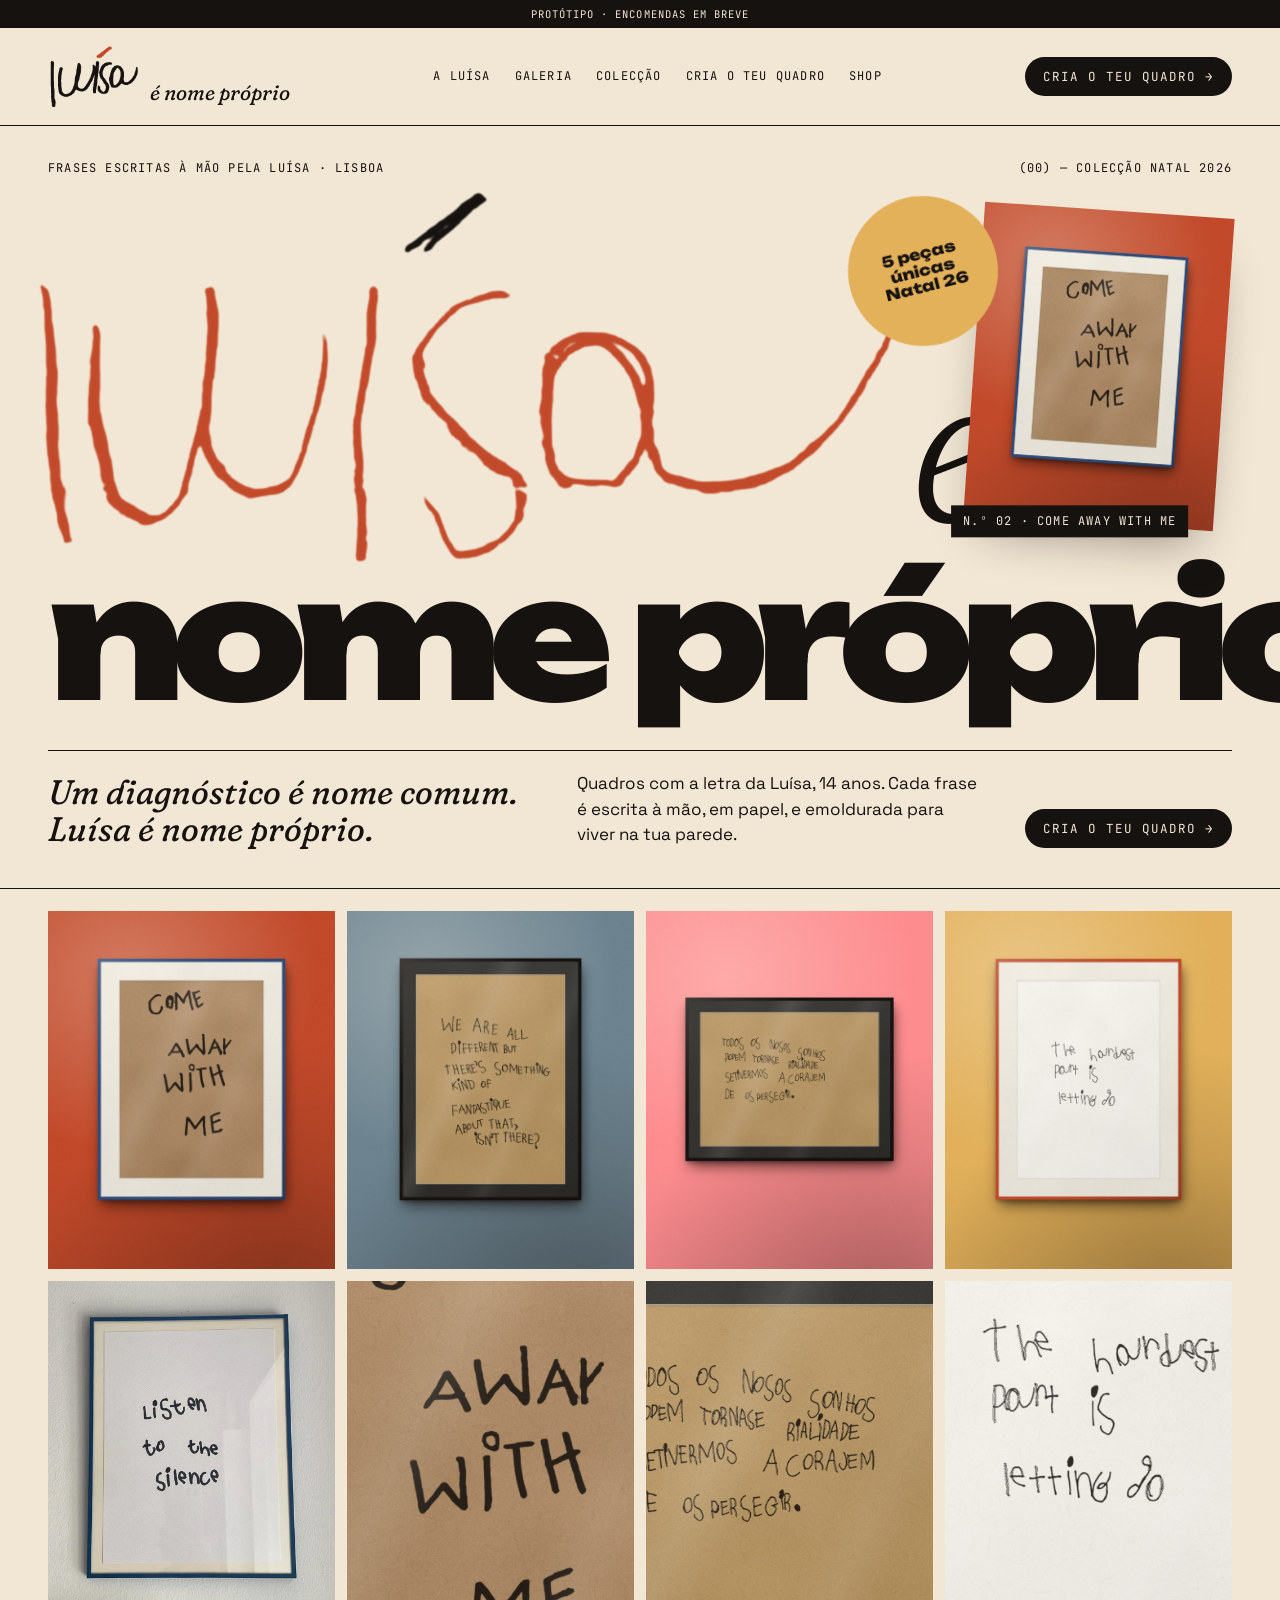
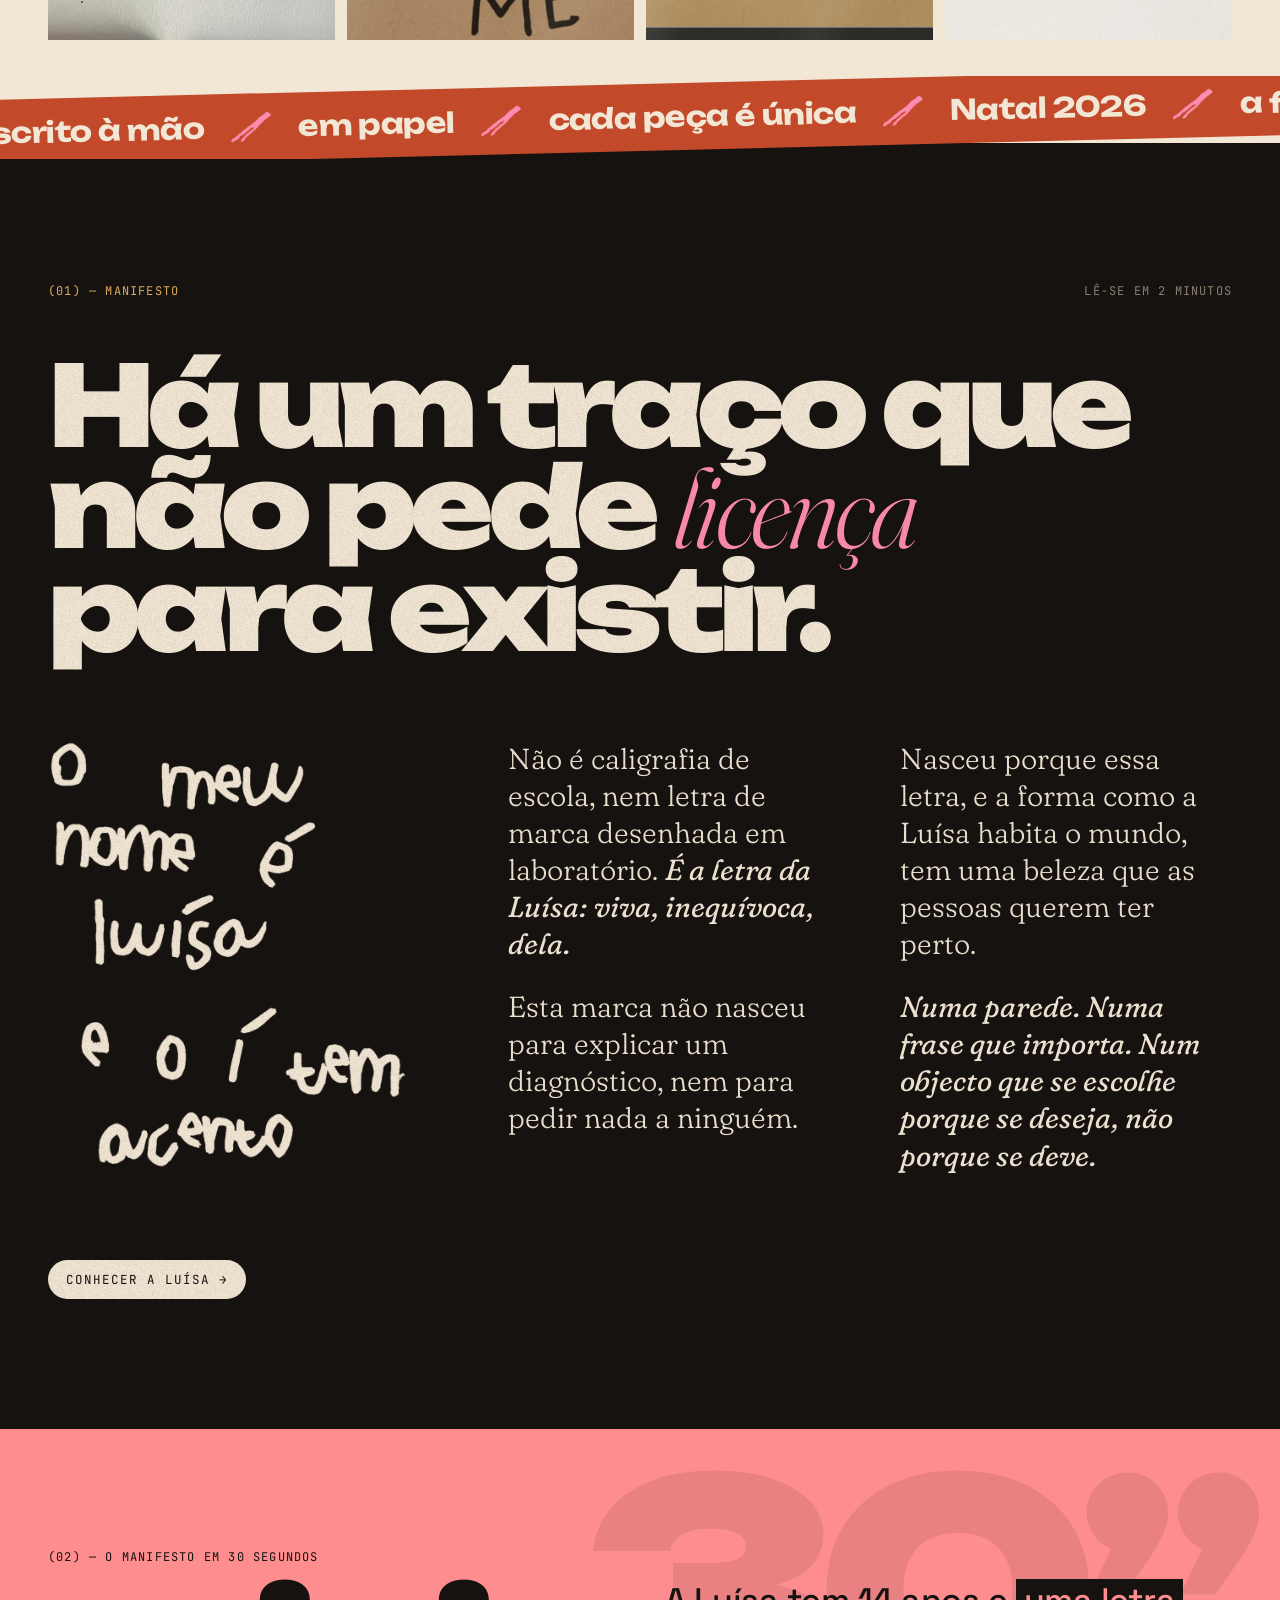
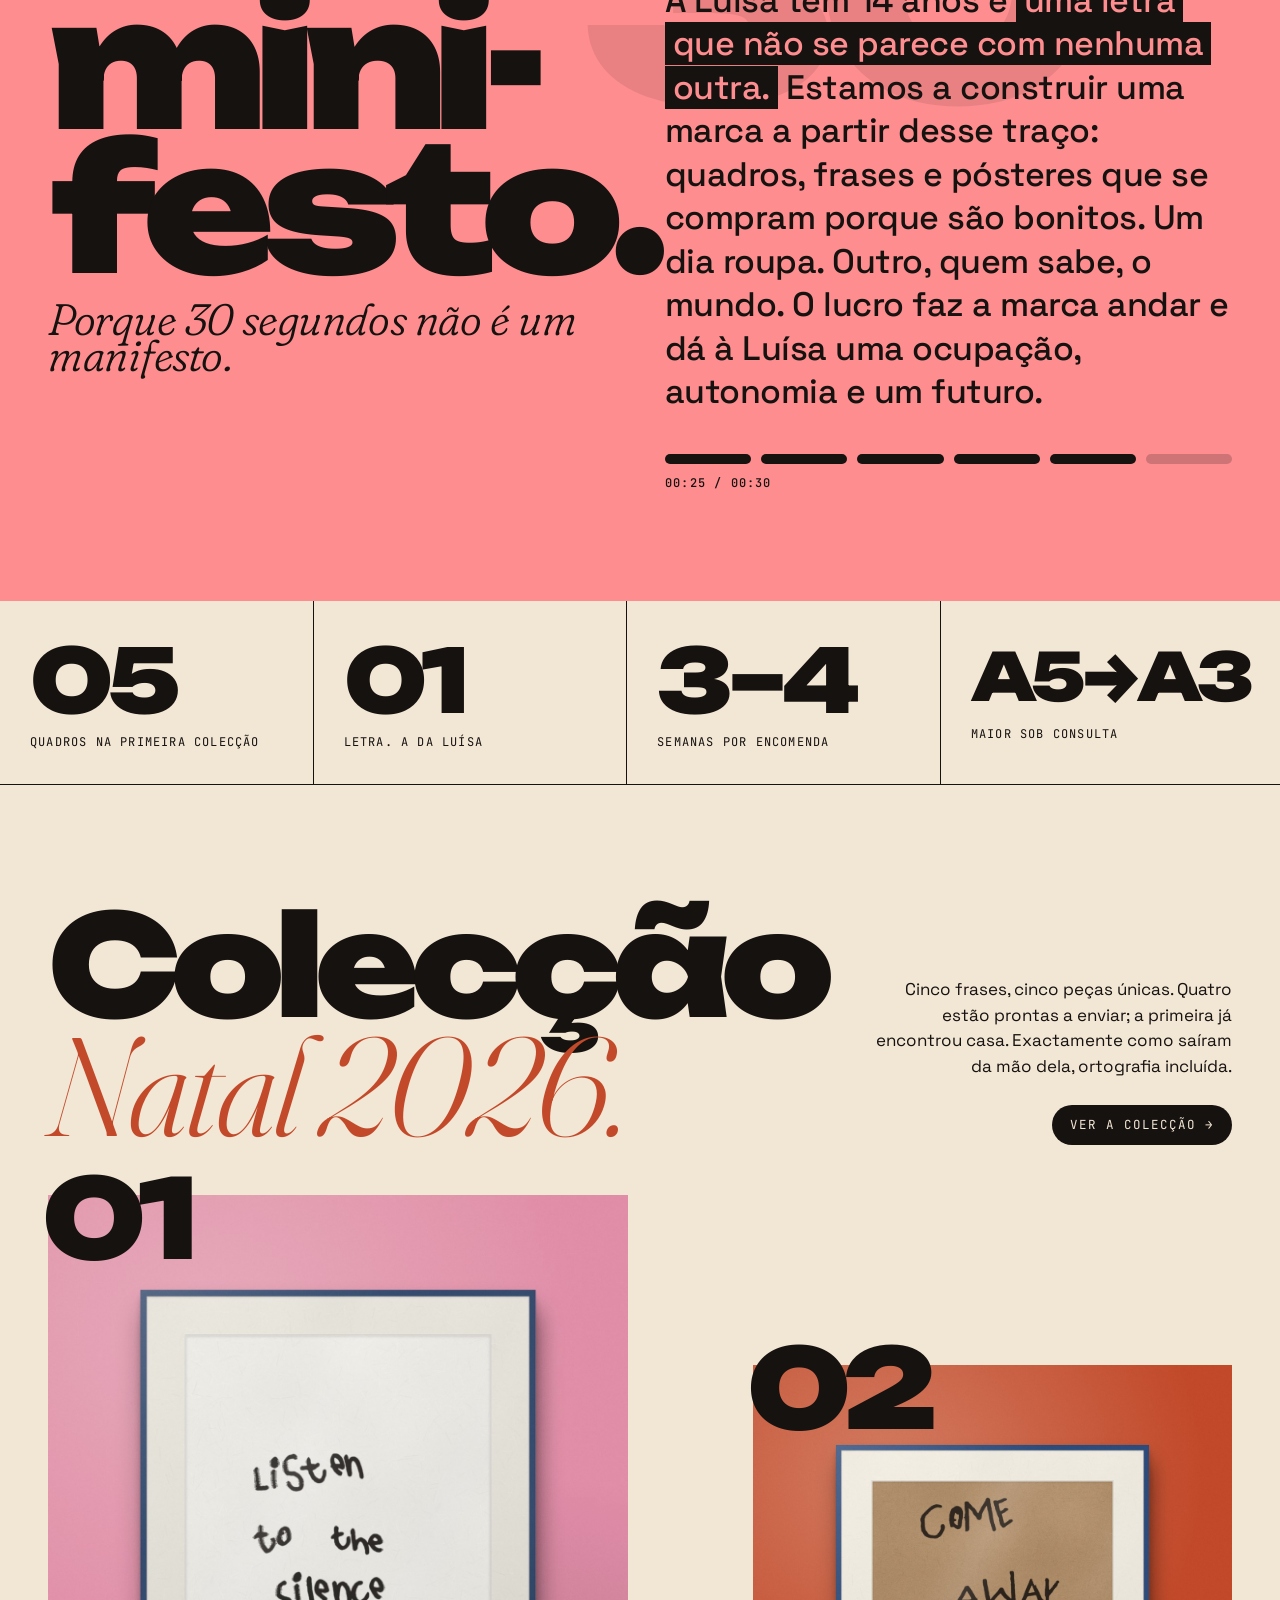
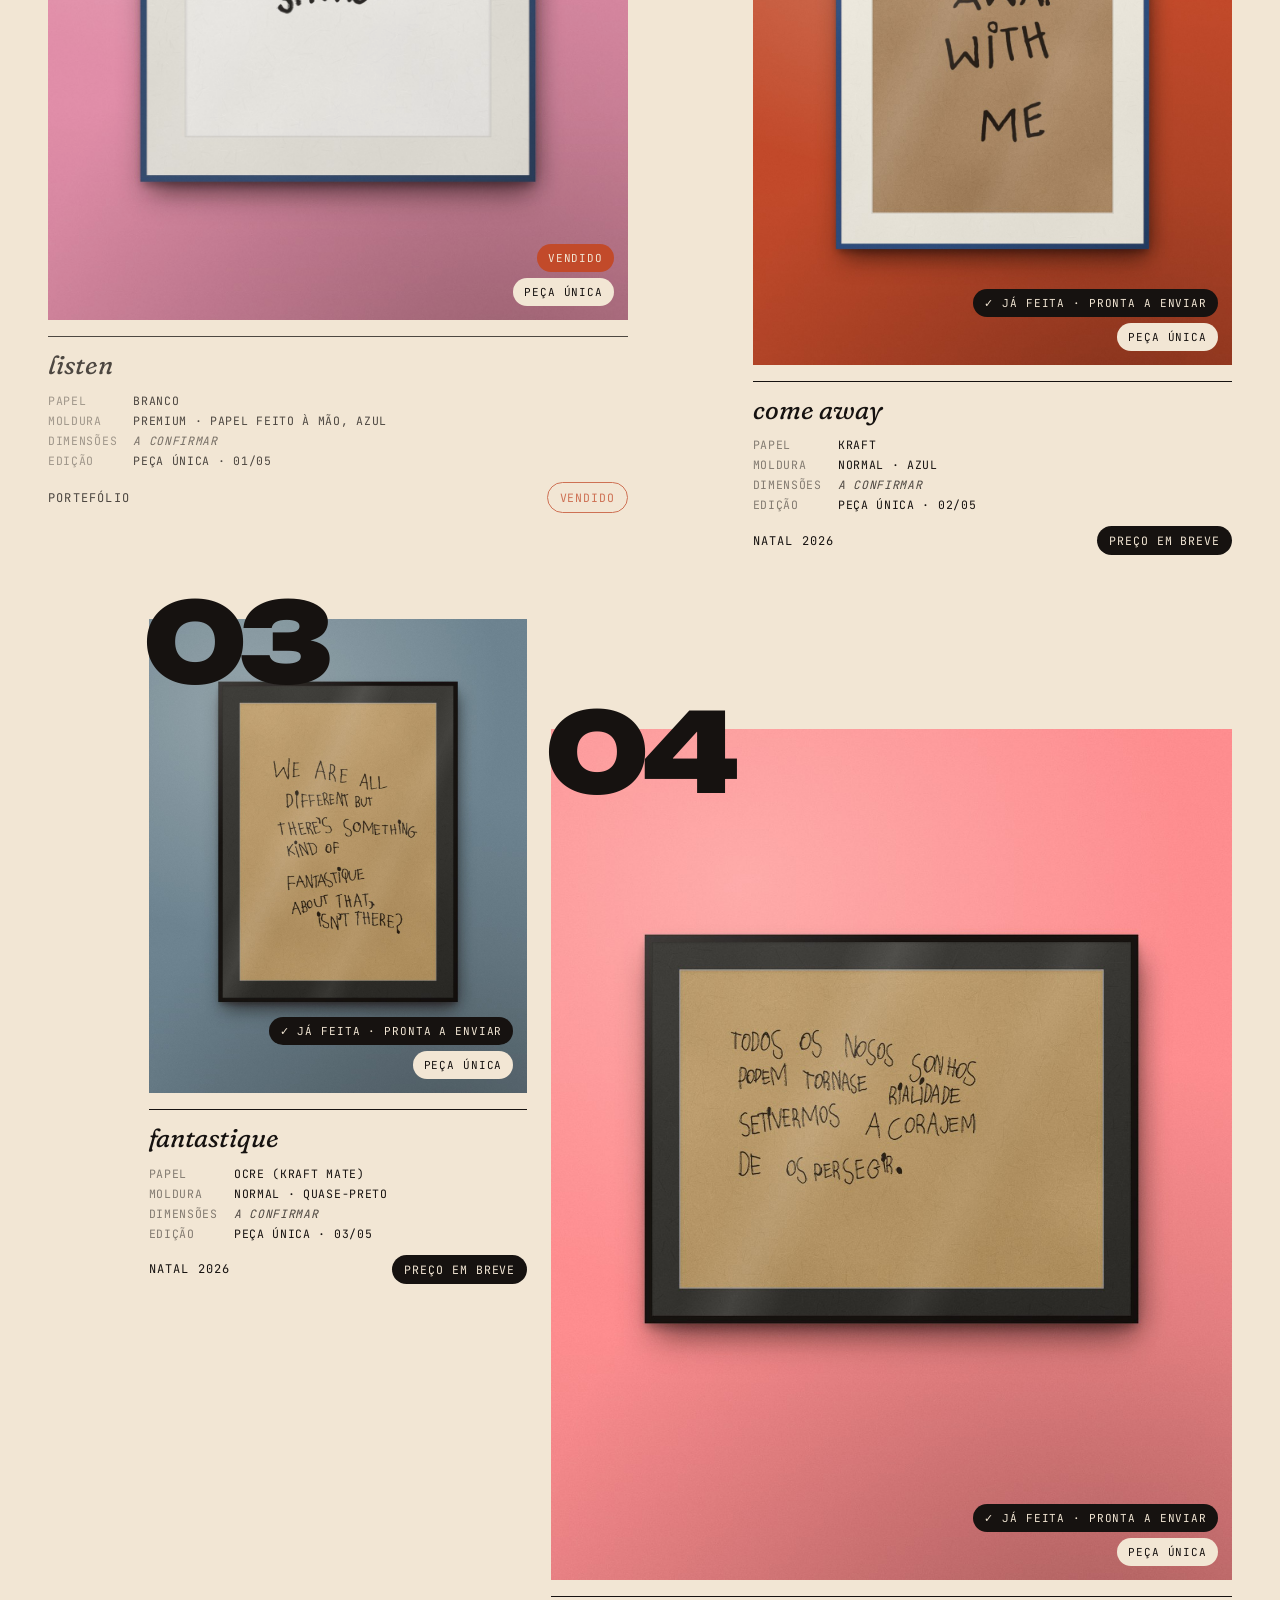
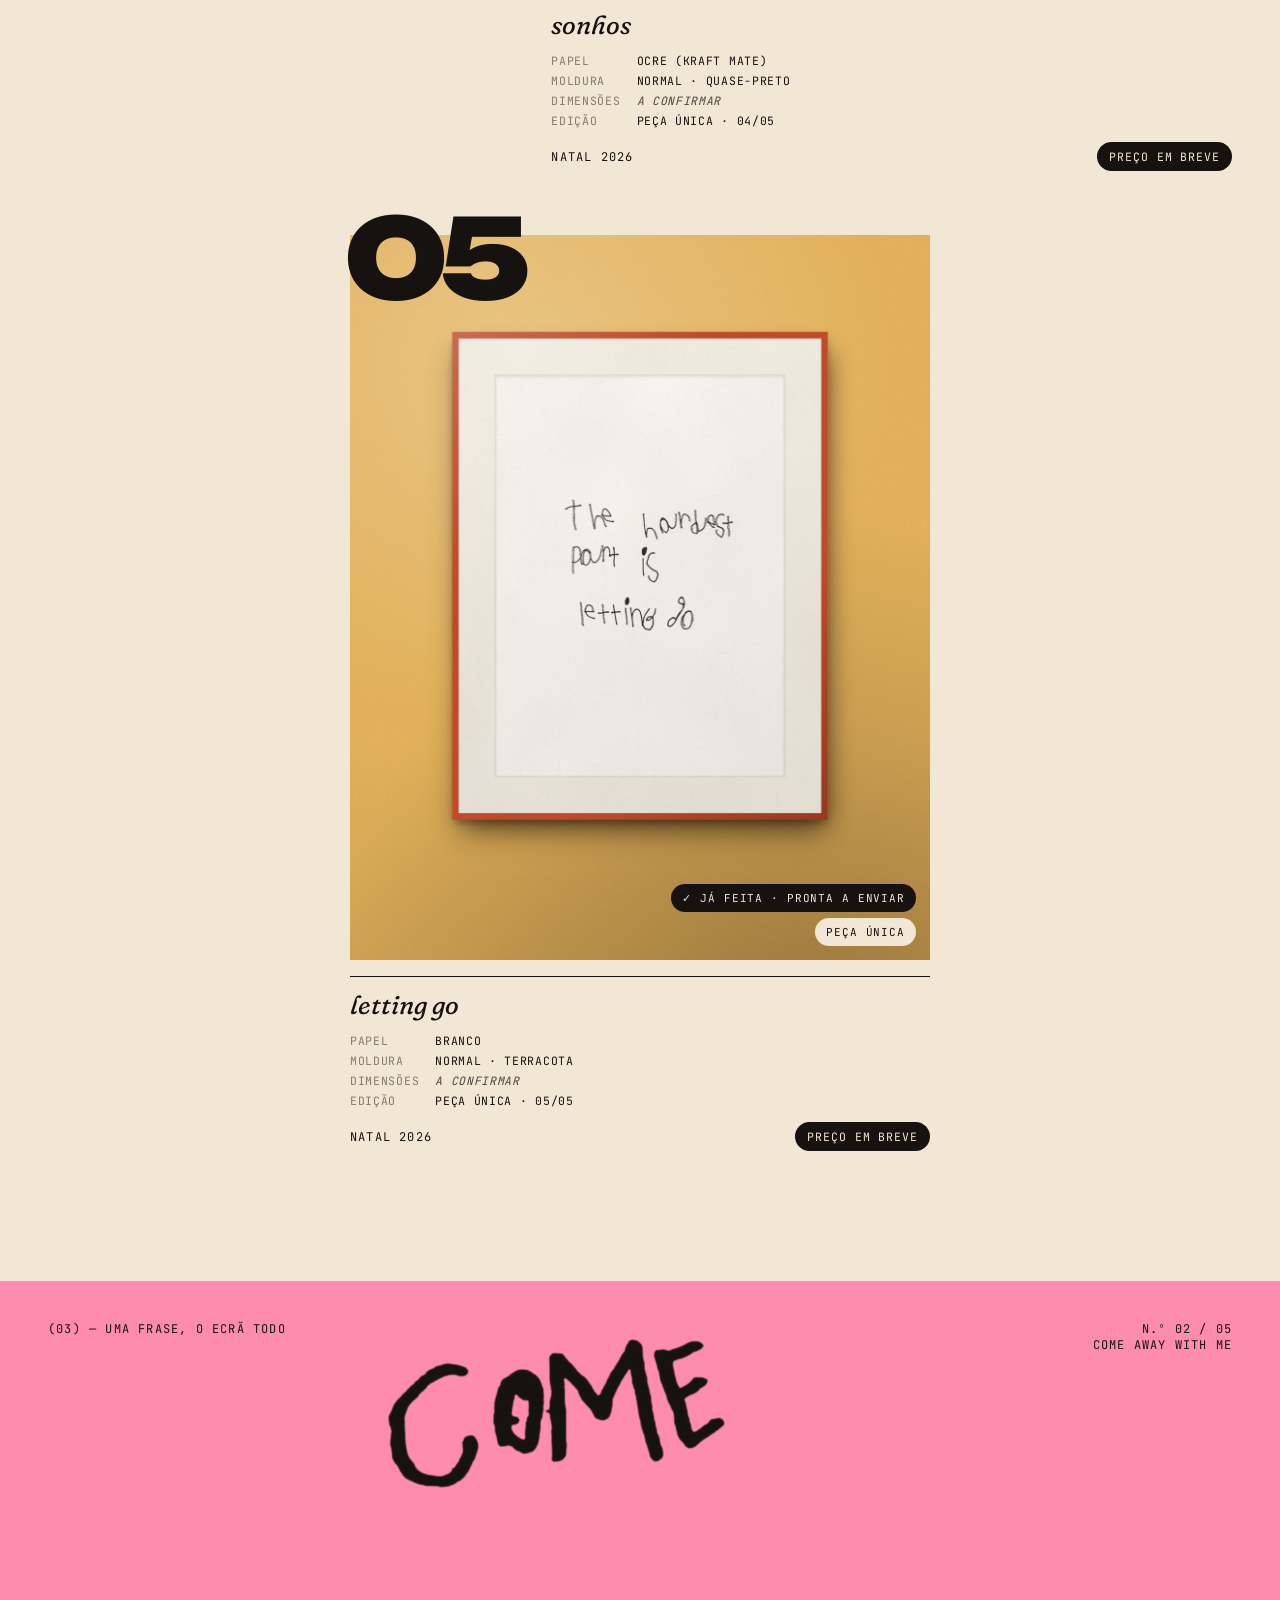
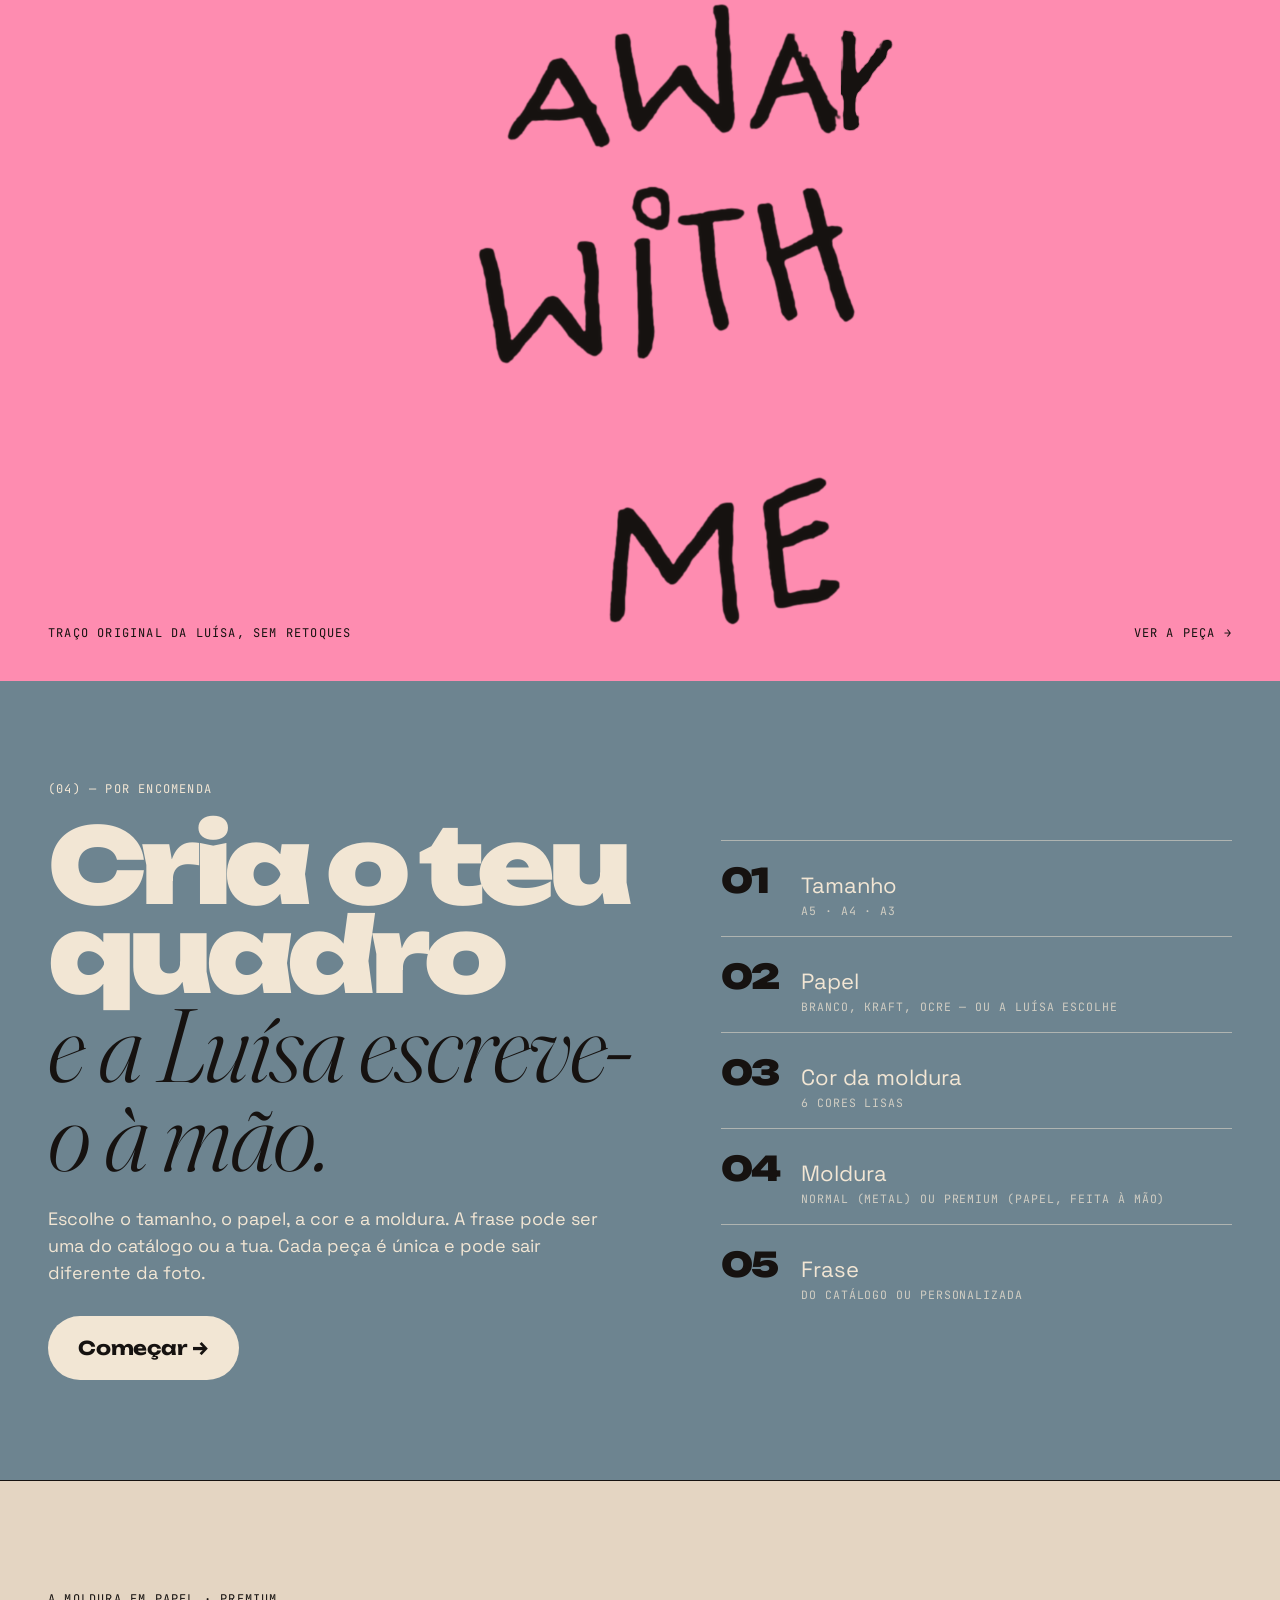
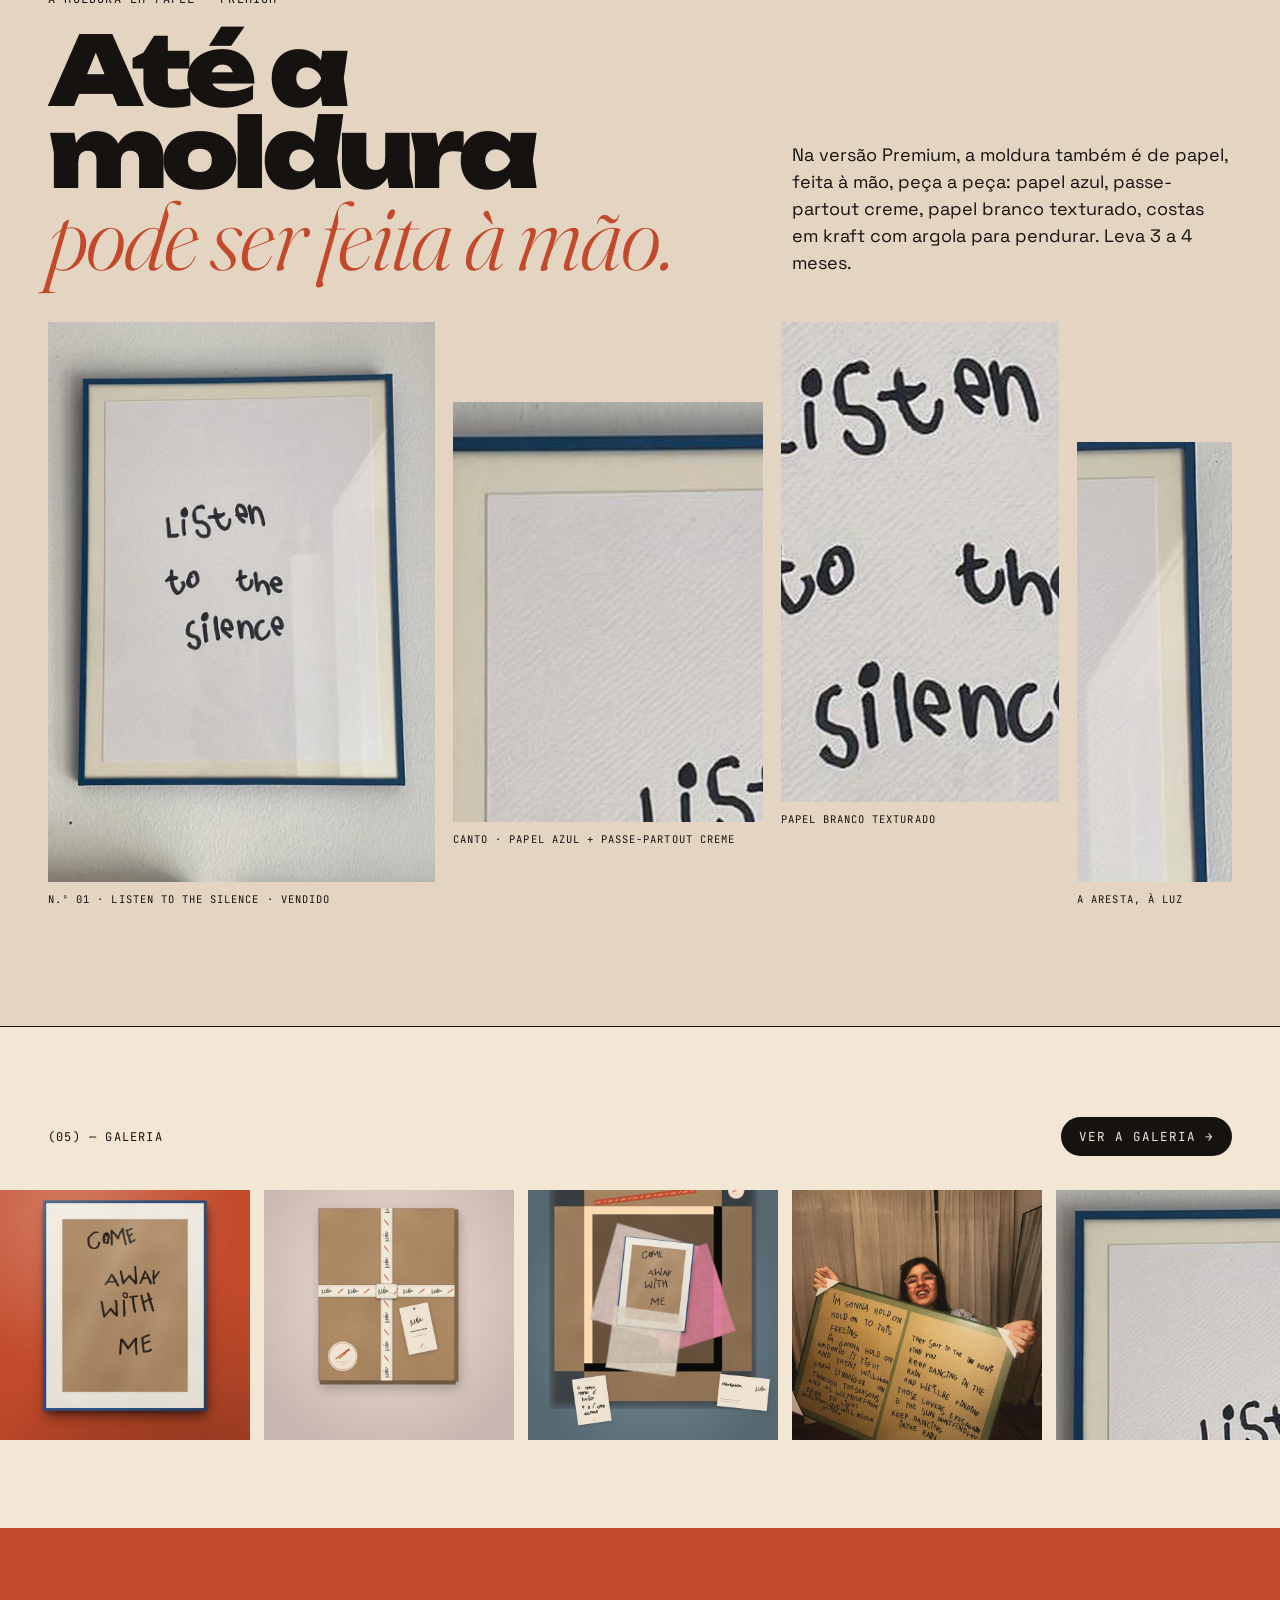
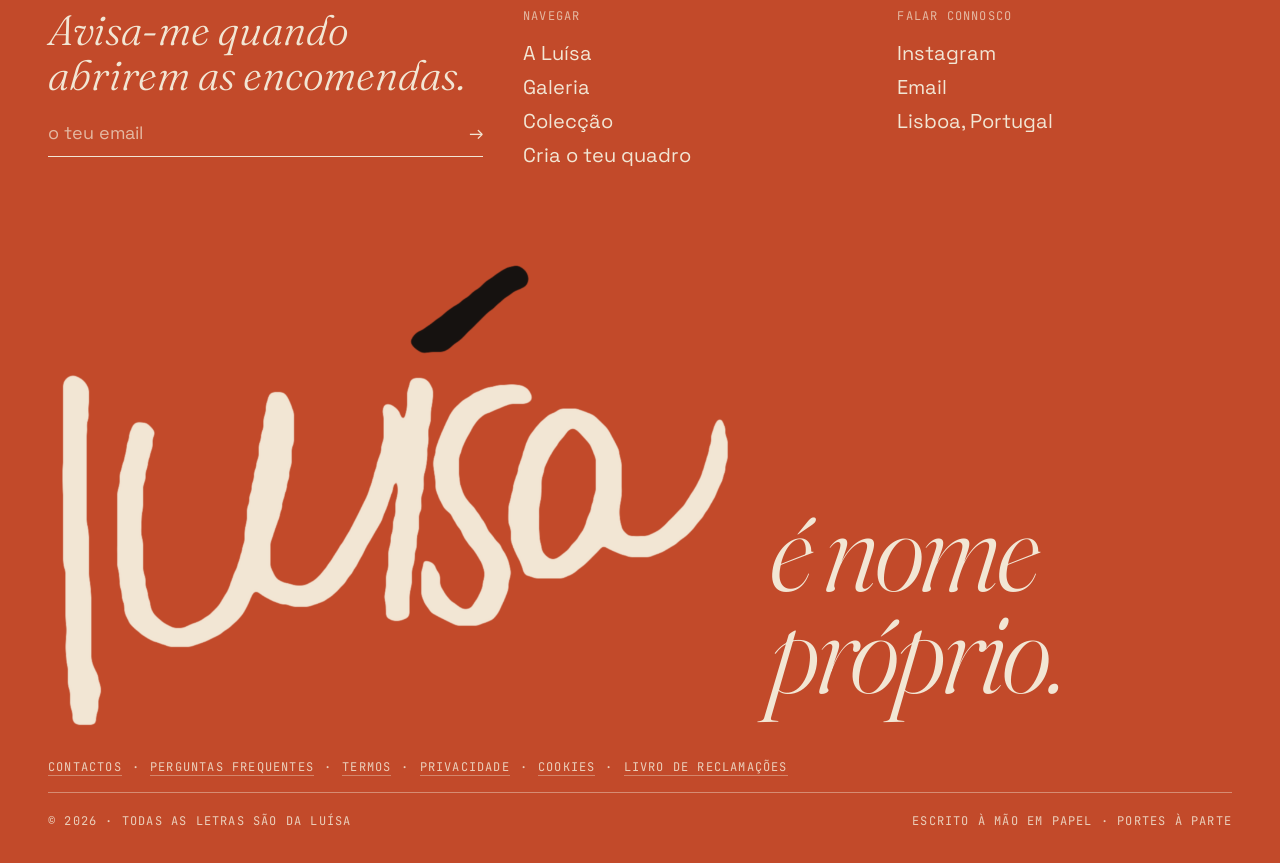
==== index.html @ 3d7f2690 "Páginas legais leves (Contactos, Perguntas frequentes, Termos, Privacidade, Cookies), newsletter nos" ====
<!doctype html><html lang="pt-PT"><head><meta charset="utf-8"><meta name="viewport" content="width=device-width,initial-scale=1"><meta name="robots" content="noindex, nofollow"><title>Início · Luísa é nome próprio</title><link rel="stylesheet" href="base.css?v=20261121d"><link rel="stylesheet" href="site.css?v=20261121d"></head><body><div class="proto lbl">protótipo · encomendas em breve</div><nav class="top"><a class="brand" href="index.html" aria-label="Luísa é nome próprio"><span class="stack"><span class="hw cast-body" style="color:var(--preto)"></span><span class="hw cast-acc" style="color:var(--terra)"></span></span><em>é nome próprio</em></a><div class="links lbl"><a href="luisa.html" class="">A Luísa</a><a href="galeria.html" class="">Galeria</a><a href="loja.html" class="">Colecção</a><a href="cria.html" class="">Cria o teu quadro</a><a href="merch.html" class="">Shop</a></div><a class="cta" href="cria.html">Cria o teu quadro →</a><button class="menu-btn lbl" id="menuBtn" aria-expanded="false" aria-controls="mnav">Menu</button></nav>
<div class="mnav" id="mnav" hidden><a href="luisa.html" class="">A Luísa</a><a href="galeria.html" class="">Galeria</a><a href="loja.html" class="">Colecção</a><a href="cria.html" class="">Cria o teu quadro</a><a href="merch.html" class="">Shop</a><span class="lbl">protótipo · encomendas em breve</span></div>
<section class="hero"><div class="kicker lbl"><span>Frases escritas à mão pela Luísa · Lisboa</span><span>(00) — Colecção Natal 2026</span></div>
<a class="peek" href="loja.html"><img src="assets/q-02-come-away.jpg" alt=""><span class="lbl">N.º 02 · come away with me</span></a>
<div class="sticker">5 peças<br>únicas<br>Natal 26</div>
<div class="l1"><div class="stack wm"><span class="hw luisa-body" style="color:var(--terra)"></span><span class="hw luisa-acc" style="color:var(--preto)"></span></div><span class="e">é</span></div>
<h1>nome próprio<span class="dot">.</span></h1>
<div class="bottom"><p class="q">Um diagnóstico é nome comum. Luísa é nome próprio.</p><p class="s">Quadros com a letra da Luísa, 14 anos. Cada frase é escrita à mão, em papel, e emoldurada para viver na tua parede.</p><div style="text-align:right"><a class="cta" href="cria.html">Cria o teu quadro →</a></div></div></section>
<section class="topgal" aria-label="Peças"><div class="tg-track"><a class="tg" href="loja.html"><img src="assets/q-02-come-away.jpg" alt="come away with me" loading="lazy"></a><a class="tg" href="loja.html"><img src="assets/q-03-fantastique.jpg" alt="we are all different but there’s something kind of fantastique about that, isn’t there?" loading="lazy"></a><a class="tg" href="loja.html"><img src="assets/q-04-sonhos.jpg" alt="todos os nosos sonhos podem tornase rialidade se tivermos a corajem de os persegir." loading="lazy"></a><a class="tg" href="loja.html"><img src="assets/q-05-letting-go.jpg" alt="the hardest part is letting go" loading="lazy"></a><a class="tg" href="loja.html"><img src="assets/moldura-papel-1.jpg" alt="listen to the silence" loading="lazy"></a><a class="tg" href="loja.html"><img src="assets/g/perto-come-l.jpg" alt="come away with me, pormenor" loading="lazy"></a><a class="tg" href="loja.html"><img src="assets/g/perto-sonhos-l.jpg" alt="todos os nosos sonhos podem tornase rialidade se tivermos a corajem de os persegir." loading="lazy"></a><a class="tg" href="loja.html"><img src="assets/g/perto-letting-l.jpg" alt="the hardest part is letting go, pormenor" loading="lazy"></a></div></section>
<section class="hero-after"><p class="q">Um diagnóstico é nome comum. Luísa é nome próprio.</p><p class="s">Quadros com a letra da Luísa, 14 anos. Cada frase é escrita à mão, em papel, e emoldurada para viver na tua parede.</p></section>

<div class="mq-wrap"><div class="marquee"><span>escrito à mão <i class="hw duplo"></i> em papel <i class="hw duplo"></i> cada peça é única <i class="hw duplo"></i> Natal 2026 <i class="hw duplo"></i> a frase é tua, a letra é dela <i class="hw duplo"></i> escrito à mão <i class="hw duplo"></i> em papel <i class="hw duplo"></i> cada peça é única <i class="hw duplo"></i> Natal 2026 <i class="hw duplo"></i> a frase é tua, a letra é dela <i class="hw duplo"></i> escrito à mão <i class="hw duplo"></i> em papel <i class="hw duplo"></i> cada peça é única <i class="hw duplo"></i> Natal 2026 <i class="hw duplo"></i> a frase é tua, a letra é dela <i class="hw duplo"></i> escrito à mão <i class="hw duplo"></i> em papel <i class="hw duplo"></i> cada peça é única <i class="hw duplo"></i> Natal 2026 <i class="hw duplo"></i> a frase é tua, a letra é dela <i class="hw duplo"></i> </span></div></div>
<section class="manif grain" id="manifesto"><div class="head"><span class="lbl">(01) — Manifesto</span><span class="lbl" style="color:#8f8473">Lê-se em 2 minutos</span></div>
<h2>Há um traço que não pede <em>licença</em> para existir.</h2>
<div class="cols"><div><span class="hw frase"></span></div>
<div><p>Não é caligrafia de escola, nem letra de marca desenhada em laboratório. <b>É a letra da Luísa: viva, inequívoca, dela.</b></p><p>Esta marca não nasceu para explicar um diagnóstico, nem para pedir nada a ninguém.</p></div>
<div><p>Nasceu porque essa letra, e a forma como a Luísa habita o mundo, tem uma beleza que as pessoas querem ter perto.</p><p><b>Numa parede. Numa frase que importa. Num objecto que se escolhe porque se deseja, não porque se deve.</b></p></div></div>
<div style="margin-top:60px"><a class="cta light" href="luisa.html">Conhecer a Luísa →</a></div></section>

<section class="mini" id="minifesto">
<div class="big30">30”</div>
<div><div class="lbl" style="margin-bottom:26px">(02) — O manifesto em 30 segundos</div><h2>mini­festo.<small>Porque 30 segundos não é um manifesto.</small></h2></div>
<div class="pitch">A Luísa tem 14 anos e <span class="hl">uma letra que não se parece com nenhuma outra.</span> Estamos a construir uma marca a partir desse traço: quadros, frases e pósteres que se compram porque são bonitos. Um dia roupa. Outro, quem sabe, o mundo. O lucro faz a marca andar e dá à Luísa uma ocupação, autonomia e um futuro.
<div class="timer"><i></i><i></i><i></i><i></i><i></i><i class="off"></i></div><div class="lbl" style="margin-top:12px">00:25 / 00:30</div></div>
</section>
<section class="nums">
<div><b>05</b><span>Quadros na primeira colecção</span></div>
<div><b>01</b><span>Letra. A da Luísa</span></div>
<div><b>3–4</b><span>Semanas por encomenda</span></div>
<div><b style="font-size:66px;line-height:1.08">A5→A3</b><span>Maior sob consulta</span></div>
</section>

<div class="sec-h" id="colecao"><h2>Colecção<br><em>Natal 2026.</em></h2><p>Cinco frases, cinco peças únicas. Quatro estão prontas a enviar; a primeira já encontrou casa. Exactamente como saíram da mão dela, ortografia incluída. <br><br><a class="cta" href="loja.html">Ver a colecção →</a></p></div>
<section class="grid5"><div class="piece p1 is-sold" data-kind="vendida"><span class="n">01</span><div class="img"><img src="assets/q-01-listen.jpg" alt="listen to the silence"><div class="tags"><span class="tag sold">Vendido</span><span class="tag">Peça única</span></div></div>
<div class="cap"><h3 class="ptitle">listen</h3><dl><dt>Papel</dt><dd>Branco</dd><dt>Moldura</dt><dd>Premium · papel feito à mão, azul</dd><dt>Dimensões</dt><dd class="medida-pendente"><!-- TODO-MEDIDA: N.º 01 · listen to the silence — medida real da moldura ainda não registada -->a confirmar</dd><dt>Edição</dt><dd>Peça única · 01/05</dd></dl>
<div class="row"><span class="lbl">Portefólio</span><span class="price-ph sold">vendido</span></div></div></div><a class="piece p2" href="loja.html" data-kind="pronta"><span class="n">02</span><div class="img"><img src="assets/q-02-come-away.jpg" alt="come away with me"><div class="tags"><span class="tag go">✓ Já feita · pronta a enviar</span><span class="tag">Peça única</span></div></div>
<div class="cap"><h3 class="ptitle">come away</h3><dl><dt>Papel</dt><dd>Kraft</dd><dt>Moldura</dt><dd>Normal · azul</dd><dt>Dimensões</dt><dd class="medida-pendente"><!-- TODO-MEDIDA: N.º 02 · come away with me — medida real da moldura ainda não registada -->a confirmar</dd><dt>Edição</dt><dd>Peça única · 02/05</dd></dl>
<div class="row"><span class="lbl">Natal 2026</span><span class="price-ph">preço em breve</span></div></div></a><a class="piece p3" href="loja.html" data-kind="pronta"><span class="n">03</span><div class="img"><img src="assets/q-03-fantastique.jpg" alt="we are all different but there’s something kind of fantastique about that, isn’t there?"><div class="tags"><span class="tag go">✓ Já feita · pronta a enviar</span><span class="tag">Peça única</span></div></div>
<div class="cap"><h3 class="ptitle">fantastique</h3><dl><dt>Papel</dt><dd>Ocre (kraft mate)</dd><dt>Moldura</dt><dd>Normal · quase-preto</dd><dt>Dimensões</dt><dd class="medida-pendente"><!-- TODO-MEDIDA: N.º 03 · we are all different but there’s something kind of fantastique about that, isn’t there? — medida real da moldura ainda não registada -->a confirmar</dd><dt>Edição</dt><dd>Peça única · 03/05</dd></dl>
<div class="row"><span class="lbl">Natal 2026</span><span class="price-ph">preço em breve</span></div></div></a><a class="piece p4" href="loja.html" data-kind="pronta"><span class="n">04</span><div class="img"><img src="assets/q-04-sonhos.jpg" alt="todos os nosos sonhos podem tornase rialidade se tivermos a corajem de os persegir."><div class="tags"><span class="tag go">✓ Já feita · pronta a enviar</span><span class="tag">Peça única</span></div></div>
<div class="cap"><h3 class="ptitle">sonhos</h3><dl><dt>Papel</dt><dd>Ocre (kraft mate)</dd><dt>Moldura</dt><dd>Normal · quase-preto</dd><dt>Dimensões</dt><dd class="medida-pendente"><!-- TODO-MEDIDA: N.º 04 · todos os nosos sonhos podem tornase rialidade se tivermos a corajem de os persegir. — medida real da moldura ainda não registada -->a confirmar</dd><dt>Edição</dt><dd>Peça única · 04/05</dd></dl>
<div class="row"><span class="lbl">Natal 2026</span><span class="price-ph">preço em breve</span></div></div></a><a class="piece p5" href="loja.html" data-kind="pronta"><span class="n">05</span><div class="img"><img src="assets/q-05-letting-go.jpg" alt="the hardest part is letting go"><div class="tags"><span class="tag go">✓ Já feita · pronta a enviar</span><span class="tag">Peça única</span></div></div>
<div class="cap"><h3 class="ptitle">letting go</h3><dl><dt>Papel</dt><dd>Branco</dd><dt>Moldura</dt><dd>Normal · terracota</dd><dt>Dimensões</dt><dd class="medida-pendente"><!-- TODO-MEDIDA: N.º 05 · the hardest part is letting go — medida real da moldura ainda não registada -->a confirmar</dd><dt>Edição</dt><dd>Peça única · 05/05</dd></dl>
<div class="row"><span class="lbl">Natal 2026</span><span class="price-ph">preço em breve</span></div></div></a></section>
<section class="full"><span class="lbl tl">(03) — Uma frase, o ecrã todo</span><span class="lbl tr">N.º 02 / 05<br>come away with me</span><span class="hw f-come"></span><span class="lbl bl">Traço original da Luísa, sem retoques</span><a class="lbl br" href="loja.html">Ver a peça →</a></section>
<section class="band"><div><div class="lbl" style="margin-bottom:24px">(04) — Por encomenda</div><h2>Cria o teu quadro<em>e a Luísa escreve-o à mão.</em></h2><p style="font-size:18px;line-height:1.5;margin:26px 0 30px;max-width:560px">Escolhe o tamanho, o papel, a cor e a moldura. A frase pode ser uma do catálogo ou a tua. Cada peça é única e pode sair diferente da foto.</p><a class="cta big light" href="cria.html">Começar →</a></div>
<ol><li><div>Tamanho<small>A5 · A4 · A3</small></div></li><li><div>Papel<small>branco, kraft, ocre — ou a Luísa escolhe</small></div></li><li><div>Cor da moldura<small>6 cores lisas</small></div></li><li><div>Moldura<small>Normal (metal) ou Premium (papel, feita à mão)</small></div></li><li><div>Frase<small>do catálogo ou personalizada</small></div></li></ol></section>
<section class="mold" id="moldura-papel"><div class="mold-h"><div><div class="lbl" style="margin-bottom:22px">A moldura em papel · Premium</div><h2>Até a moldura<em>pode ser feita à mão.</em></h2></div>
<p>Na versão Premium, a moldura também é de papel, feita à mão, peça a peça: papel azul, passe-partout creme, papel branco texturado, costas em kraft com argola para pendurar. Leva 3 a 4 meses.</p></div>
<div class="mold-g"><figure class="g1"><img src="assets/moldura-papel-1.jpg" alt="Quadro listen to the silence com moldura em papel azul"><figcaption class="lbl">N.º 01 · listen to the silence · vendido</figcaption></figure>
<figure class="g2"><img src="assets/moldura-papel-2.jpg" alt="Canto da moldura em papel"><figcaption class="lbl">Canto · papel azul + passe-partout creme</figcaption></figure>
<figure class="g3"><img src="assets/moldura-papel-3.jpg" alt="Letra da Luísa sobre papel texturado"><figcaption class="lbl">Papel branco texturado</figcaption></figure>
<figure class="g4"><img src="assets/moldura-papel-4.jpg" alt="Aresta da moldura em papel"><figcaption class="lbl">A aresta, à luz</figcaption></figure></div></section><section class="gstrip"><div class="gs-h"><div class="lbl">(05) — Galeria</div><a class="cta" href="galeria.html">Ver a galeria →</a></div><div class="gm"><div class="gm-track"><a href="galeria.html" class="gt"><img src="assets/g/q-02-come-away.jpg" alt="" loading="lazy"></a><a href="galeria.html" class="gt"><img src="assets/g/embrulho.jpg" alt="" loading="lazy"></a><a href="galeria.html" class="gt"><img src="assets/g/unboxing.jpg" alt="" loading="lazy"></a><a href="galeria.html" class="gt"><img src="assets/g/luisa.jpg" alt="" loading="lazy"></a><a href="galeria.html" class="gt"><img src="assets/g/moldura-2.jpg" alt="" loading="lazy"></a><a href="galeria.html" class="gt"><img src="assets/g/q-04-sonhos.jpg" alt="" loading="lazy"></a><a href="galeria.html" class="gt"><img src="assets/g/q-03-fantastique.jpg" alt="" loading="lazy"></a><a href="galeria.html" class="gt"><img src="assets/g/perto-letting.jpg" alt="" loading="lazy"></a><a href="galeria.html" class="gt"><img src="assets/g/moldura-1.jpg" alt="" loading="lazy"></a><a href="galeria.html" class="gt"><img src="assets/g/q-05-letting-go.jpg" alt="" loading="lazy"></a><a href="galeria.html" class="gt"><img src="assets/g/q-02-come-away.jpg" alt="" loading="lazy"></a><a href="galeria.html" class="gt"><img src="assets/g/embrulho.jpg" alt="" loading="lazy"></a><a href="galeria.html" class="gt"><img src="assets/g/unboxing.jpg" alt="" loading="lazy"></a><a href="galeria.html" class="gt"><img src="assets/g/luisa.jpg" alt="" loading="lazy"></a><a href="galeria.html" class="gt"><img src="assets/g/moldura-2.jpg" alt="" loading="lazy"></a><a href="galeria.html" class="gt"><img src="assets/g/q-04-sonhos.jpg" alt="" loading="lazy"></a><a href="galeria.html" class="gt"><img src="assets/g/q-03-fantastique.jpg" alt="" loading="lazy"></a><a href="galeria.html" class="gt"><img src="assets/g/perto-letting.jpg" alt="" loading="lazy"></a><a href="galeria.html" class="gt"><img src="assets/g/moldura-1.jpg" alt="" loading="lazy"></a><a href="galeria.html" class="gt"><img src="assets/g/q-05-letting-go.jpg" alt="" loading="lazy"></a></div></div></section>
<footer><div class="top"><div><h3>Avisa-me quando abrirem as encomendas.</h3><div class="in"><span style="opacity:.7">o teu email</span><span>→</span></div></div>
<div class="col"><div class="lbl">Navegar</div><a href="luisa.html">A Luísa</a><a href="galeria.html">Galeria</a><a href="loja.html">Colecção</a><a href="cria.html">Cria o teu quadro</a></div>
<div class="col"><div class="lbl">Falar connosco</div><a>Instagram</a><a>Email</a><a>Lisboa, Portugal</a></div></div>
<div class="giant"><span class="stack wmf"><span class="hw cast-body" style="color:var(--papel)"></span><span class="hw cast-acc" style="color:var(--preto)"></span></span><em>é nome próprio.</em></div>
<nav class="legal-links lbl" aria-label="Informação legal"><a href="contactos.html">Contactos</a> · <a href="faq.html">Perguntas frequentes</a> · <a href="termos.html">Termos</a> · <a href="privacidade.html">Privacidade</a> · <a href="cookies.html">Cookies</a> · <a href="https://www.livroreclamacoes.pt" target="_blank" rel="noopener">Livro de Reclamações</a></nav><div class="legal lbl"><span>© 2026 · todas as letras são da Luísa</span><span>Escrito à mão em papel · portes à parte</span></div></footer><script src="js/nav.js"></script></body></html>
---- base.css ----
@font-face{font-family:Fraunces;src:url(fonts/FrauncesItalic.ttf);font-style:italic;font-weight:100 900}
@font-face{font-family:Fraunces;src:url(fonts/Fraunces.ttf);font-style:normal;font-weight:100 900}
@font-face{font-family:Unbounded;src:url(fonts/Unbounded.ttf);font-weight:200 900}
@font-face{font-family:Grotesk;src:url(fonts/SpaceGrotesk.ttf);font-weight:300 700}
@font-face{font-family:Mono;src:url(fonts/JetBrainsMono.ttf);font-weight:100 800}
:root{--terra:#C24A2A;--mostarda:#E2B15A;--papel:#F2E6D4;--areia:#E4D5C2;--rosa:#EAD7CE;--azul:#6D8490;--preto:#161210;--pink:#FE8CB0;--salmao:#FE8D8F}
*{box-sizing:border-box;margin:0;padding:0}
body{font-family:Grotesk,sans-serif;color:var(--preto);-webkit-font-smoothing:antialiased}
.hw{display:block;background:currentColor;-webkit-mask-repeat:no-repeat;-webkit-mask-size:contain;-webkit-mask-position:center}
.hw.luisa{-webkit-mask-image:url(assets/luisa-laranja.png);aspect-ratio:1238/548}
.hw.luisa-body{-webkit-mask-image:url(assets/luisa-laranja-body.png);aspect-ratio:1238/548}
.hw.luisa-acc{-webkit-mask-image:url(assets/luisa-laranja-acc.png);aspect-ratio:1238/548}
.hw.castanho{-webkit-mask-image:url(assets/luisa-castanho.png);aspect-ratio:596/420}
.hw.np{-webkit-mask-image:url(assets/nome-proprio.png);aspect-ratio:1354/408}
.hw.nome{-webkit-mask-image:url(assets/nome.png);aspect-ratio:474/248}
.hw.proprio{-webkit-mask-image:url(assets/proprio.png);aspect-ratio:657/333}
.stack{position:relative}.stack>.hw+.hw{position:absolute;inset:0}
.mono{font-family:Mono;font-size:13px;letter-spacing:.08em;text-transform:uppercase}
.serif{font-family:Fraunces;font-style:italic;font-variation-settings:"SOFT" 100,"WONK" 1}
.grain::after{content:"";position:absolute;inset:0;pointer-events:none;opacity:.13;mix-blend-mode:multiply;background-image:url(assets/grain.png)}
.hw.cast-body{-webkit-mask-image:url(assets/luisa-castanho-body.png);aspect-ratio:1192/840}
.hw.cast-acc{-webkit-mask-image:url(assets/luisa-castanho-acc.png);aspect-ratio:1192/840}
.hw.traco{-webkit-mask-image:url(assets/acento-traco.png);aspect-ratio:912/708}
.hw.duplo{-webkit-mask-image:url(assets/acento-duplo.png);aspect-ratio:520/394}
.hw.cast-body{-webkit-mask-image:url(assets/luisa-castanho-body.png);mask-image:url(assets/luisa-castanho-body.png);aspect-ratio:1192/840}
.hw.cast-acc{-webkit-mask-image:url(assets/luisa-castanho-acc.png);mask-image:url(assets/luisa-castanho-acc.png);aspect-ratio:1192/840}
.hw.duplo{-webkit-mask-image:url(assets/acento-duplo.png);mask-image:url(assets/acento-duplo.png);aspect-ratio:520/394}
.hw.f-come{-webkit-mask-image:url(assets/frase-come-away.png);aspect-ratio:747/1296}
.hw.f-fant{-webkit-mask-image:url(assets/frase-fantastique.png);aspect-ratio:1332/1613}
.hw.f-sonhos{-webkit-mask-image:url(assets/frase-sonhos.png);aspect-ratio:1160/738}
.hw.f-letting{-webkit-mask-image:url(assets/frase-letting-go.png);aspect-ratio:790/618}
.hw.f-listen{-webkit-mask-image:url(assets/frase-listen.png);aspect-ratio:443/532}
.grain::after{background-image:url(assets/grain.png)}

.hw.i-marca{-webkit-mask-image:url(assets/i-marca.png);mask-image:url(assets/i-marca.png);aspect-ratio:700/1168}
.hw.frase{-webkit-mask-image:url(assets/frase-v2.png);mask-image:url(assets/frase-v2.png);aspect-ratio:1702/2030}
.hw.frase-nome{-webkit-mask-image:url(assets/frase-nome.png);mask-image:url(assets/frase-nome.png);aspect-ratio:1272/1098}
---- site.css ----
html,body{overflow-x:clip}body{background:var(--papel)}
a{color:inherit;text-decoration:none}
.lbl{font-family:Mono;font-size:12px;letter-spacing:.1em;text-transform:uppercase}
.wrap{padding:0 48px}
/* nav */
nav.top{position:sticky;top:0;z-index:50;display:flex;align-items:center;justify-content:space-between;padding:16px 48px;background:rgba(242,230,212,.94);backdrop-filter:blur(6px);border-bottom:1.5px solid var(--preto)}
.brand{display:flex;align-items:flex-end;gap:10px}
.brand .stack{width:92px}
.brand em{font-family:Fraunces;font-style:italic;font-weight:400;font-size:21px;line-height:1;margin-bottom:6px;font-variation-settings:"SOFT" 100,"WONK" 1}
nav.top .links{display:flex;gap:30px}
nav.top .links a{position:relative;padding:4px 0}
nav.top .links a.on::after{content:"";position:absolute;left:0;right:0;bottom:-3px;height:2px;background:var(--terra)}
.cta{display:inline-flex;align-items:center;gap:10px;font-family:Mono;font-size:12.5px;letter-spacing:.08em;text-transform:uppercase;border-radius:40px;padding:11px 18px;background:var(--preto);color:var(--papel)}
.cta.big{font-family:Unbounded;font-weight:700;font-size:19px;letter-spacing:-.01em;text-transform:none;padding:20px 30px}
.cta.light{background:var(--papel);color:var(--preto)}
/* marquee */
.mq-wrap{overflow:hidden;position:relative;z-index:3;padding:8px 0}
.marquee{background:var(--terra);color:var(--papel);white-space:nowrap;padding:16px 0;font-family:Unbounded;font-weight:700;font-size:28px;letter-spacing:-.02em;transform:rotate(-1.4deg);margin:0 -30px}
.marquee span{display:inline-flex;align-items:center;gap:24px;animation:mq 30s linear infinite}
.marquee .hw.duplo{width:46px;display:inline-block;color:var(--pink)}
@keyframes mq{to{transform:translateX(-50%)}}
/* hero */
.hero{position:relative;padding:34px 48px 40px;overflow:hidden}
.hero .kicker{display:flex;justify-content:space-between}
.hero .l1{display:flex;align-items:flex-end;gap:6px;margin-top:6px}
.hero .wm{width:880px;margin-left:-20px}
.hero .e{font-family:Fraunces;font-style:italic;font-weight:300;font-size:240px;line-height:.8;letter-spacing:-.03em;margin-bottom:40px;font-variation-settings:"SOFT" 100,"WONK" 1}
.hero h1{font-family:Unbounded;font-weight:900;font-size:166px;line-height:.86;letter-spacing:-.07em;white-space:nowrap;margin-top:-4px}
.hero h1 .dot{color:var(--terra)}
.hero .peek{position:absolute;right:56px;top:84px;width:250px;transform:rotate(4deg);box-shadow:0 30px 50px -20px rgba(22,18,16,.45)}
.hero .peek img{display:block;width:100%}
.hero .peek .lbl{position:absolute;left:-12px;bottom:-16px;background:var(--preto);color:var(--papel);padding:8px 12px;transform:rotate(-4deg)}
.sticker{position:absolute;width:150px;height:150px;border-radius:50%;background:var(--mostarda);display:flex;align-items:center;justify-content:center;text-align:center;font-family:Unbounded;font-weight:800;font-size:15px;line-height:1.1}
.hero .sticker{right:282px;top:70px;transform:rotate(-14deg);z-index:2}
.hero .bottom{display:grid;grid-template-columns:1.2fr 1fr auto;gap:40px;align-items:end;margin-top:40px;border-top:1.5px solid var(--preto);padding-top:20px}
.hero .bottom p.q{font-family:Fraunces;font-style:italic;font-size:34px;line-height:1.08;font-variation-settings:"SOFT" 100,"WONK" 1}
.hero .bottom p.s{font-size:17px;line-height:1.5;max-width:430px}
/* manifesto */
.manif{background:var(--preto);color:var(--papel);padding:140px 48px 130px;position:relative;margin-top:-16px;overflow:hidden}
.historia+.manif{margin-top:0}
.manif .head{display:flex;justify-content:space-between;margin-bottom:56px}.manif .head .lbl{color:var(--mostarda)}
.manif h2{font-family:Unbounded;font-weight:900;font-size:112px;line-height:.9;letter-spacing:-.06em;max-width:1250px}
.manif h2 em{font-family:Fraunces;font-weight:300;font-style:italic;letter-spacing:-.03em;color:var(--pink)}
.manif .cols{display:grid;grid-template-columns:400px 1fr 1fr;gap:60px;margin-top:80px;align-items:start}
.manif .cols .hw.frase{width:360px;color:var(--papel)}
.manif .cols p{font-family:Fraunces;font-weight:300;font-size:29px;line-height:1.28;color:#efe3d1;margin-bottom:26px;font-variation-settings:"SOFT" 100}
.manif .cols p b{font-weight:400;font-style:italic;color:var(--papel)}
.manif .pull{margin-top:100px;border-top:1.5px solid rgba(242,230,212,.35);padding-top:40px}
.manif .pull q{quotes:none;font-family:Fraunces;font-style:italic;font-weight:300;font-size:146px;line-height:.92;letter-spacing:-.04em;color:var(--mostarda);font-variation-settings:"SOFT" 100,"WONK" 1}
.manif .end{display:grid;grid-template-columns:1fr 1fr;gap:60px;margin-top:64px}
.manif .end p{font-size:22px;line-height:1.5;color:#e2d5c3}.manif .end p strong{color:var(--papel)}
.manif .end .last{font-family:Unbounded;font-weight:700;font-size:33px;line-height:1.1;letter-spacing:-.03em;color:var(--papel)}
.manif .end .last span{color:var(--pink)}
/* section heads */
.sec-h{display:grid;grid-template-columns:1fr auto;align-items:end;padding:120px 48px 50px;gap:30px}
.sec-h h2{font-family:Unbounded;font-weight:900;font-size:140px;line-height:.85;letter-spacing:-.065em}
.sec-h h2 em{font-family:Fraunces;font-weight:300;font-style:italic;letter-spacing:-.02em;color:var(--terra)}
.sec-h p{max-width:380px;font-size:17px;line-height:1.5;text-align:right}
/* product cards */
.grid5{display:grid;grid-template-columns:repeat(12,1fr);column-gap:24px;row-gap:64px;padding:0 48px}
.piece{position:relative;display:block}
.piece .img{position:relative;overflow:hidden}
.piece img{display:block;width:100%;transition:transform .6s}
.piece:hover img{transform:scale(1.03)}
.piece .n{position:absolute;top:-32px;left:-6px;font-family:Unbounded;font-weight:900;font-size:110px;letter-spacing:-.07em;line-height:1;z-index:2}
.tags{position:absolute;right:14px;bottom:14px;top:auto;display:flex;flex-direction:column;gap:6px;align-items:flex-end;z-index:2}
.tag{font-family:Mono;font-size:11px;letter-spacing:.08em;text-transform:uppercase;padding:7px 11px;border-radius:30px;background:var(--papel);color:var(--preto)}
.tag.go{background:var(--preto);color:var(--papel)}
.cap{margin-top:16px;padding-top:14px;border-top:1.5px solid var(--preto)}
.cap .hand{height:120px;display:flex;align-items:center;margin-bottom:10px}
.cap .hand .hw{height:100%;color:var(--preto)}
.cap .tr{font-family:Fraunces;font-style:italic;font-size:21px;line-height:1.2;margin-bottom:10px;font-variation-settings:"SOFT" 100,"WONK" 1}
.cap dl{display:grid;grid-template-columns:auto 1fr;gap:5px 16px;font-family:Mono;font-size:11.5px;letter-spacing:.06em;text-transform:uppercase}
.cap dt{opacity:.5}
.cap .row{display:flex;justify-content:space-between;align-items:center;margin-top:14px}
.price-ph{font-family:Mono;font-size:11.5px;letter-spacing:.08em;text-transform:uppercase;background:var(--preto);color:var(--papel);padding:7px 12px;border-radius:30px}
.p1{grid-column:1/7}.p2{grid-column:8/13;margin-top:170px}.p3{grid-column:2/6}.p4{grid-column:6/13;margin-top:110px}.p5{grid-column:4/10}
/* full phrase */
.full{background:var(--pink);height:1000px;position:relative;overflow:hidden;margin-top:130px;display:flex;align-items:center;justify-content:center}
.full .hw.f-come{height:900px;color:var(--preto)}
.full .lbl{position:absolute}.full .tl{left:48px;top:40px}.full .tr{right:48px;top:40px;text-align:right}.full .bl{left:48px;bottom:40px}.full .br{right:48px;bottom:40px}
/* CTA band */
.band{background:var(--azul);color:var(--papel);padding:100px 48px;display:grid;grid-template-columns:1.2fr 1fr;gap:60px;align-items:center}
.band h2{font-family:Unbounded;font-weight:900;font-size:104px;line-height:.86;letter-spacing:-.06em}
.band h2 em{font-family:Fraunces;font-weight:300;font-style:italic;color:var(--preto);display:block;letter-spacing:-.02em}
.band ol{list-style:none;counter-reset:s;display:grid;gap:0}
.band li{counter-increment:s;display:flex;gap:20px;align-items:baseline;border-top:1.5px solid rgba(242,230,212,.5);padding:18px 0;font-size:22px}
.band li::before{content:"0" counter(s);font-family:Unbounded;font-weight:900;font-size:34px;letter-spacing:-.05em;color:var(--preto);min-width:60px}
.band li small{display:block;font-family:Mono;font-size:11.5px;letter-spacing:.08em;text-transform:uppercase;opacity:.75;margin-top:4px}
/* historia */
.historia{display:grid;grid-template-columns:1fr 1fr;background:var(--rosa)}
.historia .photo{position:relative;height:960px;overflow:hidden}
.historia .photo img{width:100%;height:100%;object-fit:cover;object-position:50% 40%}
.historia .photo .lbl{position:absolute;left:24px;bottom:22px;color:var(--papel)}
.historia .photo-b{grid-column:2}
.historia .photo-b img{object-position:50% 18%}
.historia .txt{padding:100px 70px;display:flex;flex-direction:column;justify-content:space-between}
.historia h2{font-family:Fraunces;font-style:italic;font-weight:300;font-size:84px;line-height:.98;letter-spacing:-.025em;margin:26px 0 34px;font-variation-settings:"SOFT" 100,"WONK" 1}
.historia p{font-size:20px;line-height:1.55;max-width:520px;margin-bottom:18px}
.historia .quote{border-top:1.5px solid var(--preto);padding-top:26px;display:flex;justify-content:space-between;align-items:flex-end;gap:30px}
.historia .quote p{font-family:Unbounded;font-weight:700;font-size:27px;line-height:1.12;letter-spacing:-.03em;margin:0;max-width:430px}
.historia .quote p span{display:block;font-family:Mono;font-weight:400;font-size:12px;letter-spacing:.08em;text-transform:uppercase;margin-top:14px;opacity:.6}
.historia .quote .stack{width:180px;flex:none}
/* footer */
footer{background:var(--terra);color:var(--papel);padding:80px 48px 34px;overflow:hidden}
footer .top{display:grid;grid-template-columns:1.3fr 1fr 1fr;gap:40px}
footer h3{font-family:Fraunces;font-style:italic;font-weight:300;font-size:42px;line-height:1.05}
footer .in{display:flex;margin-top:24px;border-bottom:1.5px solid var(--papel);padding-bottom:12px;justify-content:space-between;font-size:18px}
footer .col .lbl{opacity:.7;margin-bottom:16px}footer .col a{display:block;font-size:20px;margin-bottom:8px}
footer .giant{margin:70px -6px 18px;display:flex;align-items:flex-end;gap:26px}
footer .giant .wmf{width:860px}
footer .giant em{font-family:Fraunces;font-style:italic;font-weight:300;font-size:120px;line-height:.85;letter-spacing:-.03em;margin-bottom:40px}
footer .legal{display:flex;justify-content:space-between;border-top:1.5px solid rgba(242,230,212,.5);padding-top:20px;opacity:.85}
footer .legal a{color:inherit;text-decoration:none;border-bottom:1px solid rgba(242,230,212,.45)}
/* loja */
.filters{display:flex;gap:10px;padding:0 48px 40px;flex-wrap:wrap}
.chip{border:1.5px solid var(--preto);border-radius:30px;padding:10px 16px;font-size:15px;background:transparent;font-family:Grotesk;cursor:pointer;color:var(--preto)}
.chip.on{background:var(--preto);color:var(--papel)}
.shop{display:grid;grid-template-columns:repeat(3,1fr);gap:56px 28px;padding:0 48px 40px}
.shop .piece .n{font-size:84px;top:-26px}
.custom-card{background:var(--salmao);display:flex;flex-direction:column;justify-content:space-between;padding:34px;min-height:100%}
.custom-card h3{font-family:Unbounded;font-weight:900;font-size:58px;line-height:.9;letter-spacing:-.05em}
.custom-card h3 em{font-family:Fraunces;font-style:italic;font-weight:300;letter-spacing:-.02em;display:block}
.custom-card p{font-size:17px;line-height:1.5;margin:20px 0}
.note{display:flex;gap:14px;align-items:center;margin:0 48px 0;padding:22px 0;border-top:1.5px solid var(--preto);border-bottom:1.5px solid var(--preto)}
.note .hw.duplo{width:44px;color:var(--terra);flex:none}
.note .hw.i-marca{width:22px;color:var(--preto);flex:none}
.note p{font-family:Fraunces;font-style:italic;font-size:22px}
/* configurator */
.cfg{display:grid;grid-template-columns:1fr 560px;gap:0;border-top:1.5px solid var(--preto)}
.cfg .steps{padding:50px 48px 80px}
.cfg h1{font-family:Unbounded;font-weight:900;font-size:110px;line-height:.86;letter-spacing:-.065em;margin-bottom:18px}
.cfg h1 em{font-family:Fraunces;font-weight:300;font-style:italic;letter-spacing:-.02em;color:var(--terra)}
.cfg .lead{font-size:18px;line-height:1.5;max-width:620px;margin-bottom:40px}
.step{border-top:1.5px solid var(--preto);padding:30px 0 34px}
.step .sh{display:flex;align-items:baseline;gap:18px;margin-bottom:20px}
.step .sh b{font-family:Unbounded;font-weight:900;font-size:44px;letter-spacing:-.06em;color:var(--terra);line-height:1}
.step .sh h3{font-family:Fraunces;font-style:italic;font-weight:400;font-size:36px;line-height:1}
.step .sh .lbl{margin-left:auto;opacity:.6}
.opts{display:flex;flex-wrap:wrap;gap:12px}
.opt{position:relative;cursor:pointer;border:1.5px solid var(--preto);border-radius:16px;padding:16px 18px;background:#FBF5EC;min-width:120px;transition:background .2s,color .2s}
.opt input{position:absolute;opacity:0;pointer-events:none}
.opt.on{background:var(--preto);color:var(--papel)}
.opt .t{font-family:Unbounded;font-weight:800;font-size:22px;letter-spacing:-.03em}
.opt .s{display:block;font-family:Mono;font-size:11px;letter-spacing:.08em;text-transform:uppercase;opacity:.65;margin-top:6px}
.opt.wide{flex:1 1 260px}
.opt.wide .d{font-size:15px;line-height:1.45;margin-top:10px;opacity:.85}
.opt.wide .lead-t{display:inline-block;margin-top:12px;font-family:Mono;font-size:11.5px;letter-spacing:.08em;text-transform:uppercase;padding:6px 10px;border-radius:20px;background:var(--mostarda);color:var(--preto)}
.sws{display:flex;gap:14px;flex-wrap:wrap}
.sw{cursor:pointer;display:flex;flex-direction:column;align-items:center;gap:8px;font-family:Mono;font-size:10.5px;letter-spacing:.06em;text-transform:uppercase}
.sw i{display:block;width:58px;height:58px;border-radius:50%;border:1.5px solid rgba(22,18,16,.3)}
.sw.on i{box-shadow:0 0 0 4px var(--papel),0 0 0 6px var(--preto)}
.phr{display:grid;grid-template-columns:repeat(5,1fr);gap:10px;margin-top:16px}
.phr .opt{min-width:0;padding:12px;display:flex;flex-direction:column;gap:8px;align-items:center}
.phr .opt .hw{height:60px;width:100%;color:currentColor;-webkit-mask-size:contain}
.phr .opt .s{text-align:center;margin:0}
.custom{margin-top:16px;display:none}
.custom.show{display:block}
.custom textarea{width:100%;border:1.5px solid var(--preto);border-radius:16px;background:#FFF7F1;padding:18px 20px;font-family:Fraunces;font-style:italic;font-size:30px;resize:none;height:110px;color:var(--preto)}
.ideas{display:flex;flex-wrap:wrap;gap:8px;margin-top:12px;align-items:center}
.ideas .lbl{color:var(--terra)}
.ideas button{border:1.5px solid var(--preto);border-radius:30px;padding:8px 14px;background:var(--papel);font-family:Grotesk;font-size:15px;cursor:pointer}
.side{position:relative;background:var(--rosa);border-left:1.5px solid var(--preto);align-self:stretch}
.side .inner{--nav-offset:98px;position:sticky;top:var(--nav-offset);max-height:calc(100vh - var(--nav-offset));overflow-x:hidden;overflow-y:auto;padding:36px 36px 40px;box-sizing:border-box}
.pv{position:sticky;top:-36px;z-index:4;height:40vh;max-height:40vh;flex:none;display:flex;align-items:center;justify-content:center;background-color:var(--wall,#EAD7CE);background:var(--wall,#EAD7CE);overflow:hidden;transition:background .4s;box-shadow:0 16px 20px 8px var(--wall,#EAD7CE);cursor:zoom-in}
.pv::before{content:"";position:absolute;inset:0;background:radial-gradient(120% 90% at 28% 18%,rgba(255,250,240,.3),transparent 55%),radial-gradient(140% 120% at 80% 110%,rgba(20,10,5,.22),transparent 60%)}
.fr{position:relative;padding:var(--bw,9px);background-color:var(--fc,#2F4F7F);box-shadow:0 34px 50px -16px rgba(20,8,4,.45),inset 0 1px 0 rgba(255,255,255,.18),inset 0 -1px 0 rgba(0,0,0,.25);transition:all .4s}
.fr .mat{background:url(assets/tex-mat.jpg) center/600px;padding:var(--mat,30px);box-shadow:inset 0 2px 4px rgba(0,0,0,.25)}
.fr.premium{--bw:24px;background-image:url(assets/tex-kraft.jpg);background-size:220px;background-blend-mode:soft-light;filter:saturate(.92);border-radius:3px 5px 2px 6px;box-shadow:0 34px 50px -16px rgba(20,8,4,.45),inset 0 0 0 1px rgba(0,0,0,.12),inset 2px 2px 0 rgba(255,255,255,.22),inset -2px -2px 0 rgba(0,0,0,.14)}

.fr.premium .mat{box-shadow:inset 0 3px 6px rgba(0,0,0,.3)}
.fr .ppr{position:relative;width:var(--pw,180px);height:var(--ph,240px);background:url(assets/tex-branco.jpg) center/700px;display:flex;align-items:center;justify-content:center;box-shadow:0 0 0 2px #fff,0 0 0 3px rgba(0,0,0,.15);transition:all .4s;overflow:hidden;container-type:size}
.fr .ppr .hw{width:72%;height:72%;color:#1a1614;-webkit-mask-size:contain;mix-blend-mode:multiply}
.fr .ppr .typed{font-family:Fraunces;font-style:italic;font-size:15px;line-height:1.25;text-align:center;color:rgba(22,18,16,.55);padding:14px;box-sizing:border-box;max-width:100%}
.fr .ppr .typed.multi{font-size:clamp(6.5px,9.4cqw,13px);line-height:1.25;padding:8px 6px}
.fr .ppr .typed.multi small{font-size:.62em;margin-top:.45em}
.fr .ppr .typed .ln{display:block;white-space:nowrap}
.pv .sz{position:absolute;left:16px;bottom:14px;color:var(--preto)}
.pv .pm{position:absolute;right:16px;bottom:14px;background:var(--preto);color:var(--papel);padding:6px 10px;border-radius:20px}
.sum{margin-top:26px}
.sum dl{display:grid;grid-template-columns:120px 1fr;border-top:1.5px solid var(--preto)}
.sum dt,.sum dd{padding:11px 0;border-bottom:1px solid rgba(22,18,16,.25)}
.sum dt{font-family:Mono;font-size:11.5px;letter-spacing:.08em;text-transform:uppercase;opacity:.6}
.sum dd{font-size:17px;font-weight:500}
.sum .lt{display:flex;justify-content:space-between;align-items:center;margin-top:18px;padding:18px 20px;background:var(--preto);color:var(--papel);border-radius:16px}
.sum .lt b{font-family:Unbounded;font-weight:800;font-size:26px;letter-spacing:-.03em}
.sum .pr{display:flex;justify-content:space-between;align-items:center;margin-top:10px;padding:16px 20px;border:1.5px dashed var(--preto);border-radius:16px}
.sum .pr b{font-family:Fraunces;font-style:italic;font-weight:400;font-size:24px}
.sum .fine{font-size:13.5px;line-height:1.5;margin-top:14px;opacity:.8}
.sum .cta{width:100%;justify-content:center;margin-top:18px}
.toast{position:fixed;left:50%;bottom:30px;transform:translate(-50%,40px);opacity:0;background:var(--preto);color:var(--papel);padding:16px 22px;border-radius:14px;font-size:15px;transition:all .3s;z-index:99;max-width:90vw}
.toast.show{opacity:1;transform:translate(-50%,0)}
/* mobile */
@media (max-width:700px){
 .wrap{padding:0 18px}
 nav.top{padding:12px 18px}nav.top .links{display:none}.brand .stack{width:68px}.brand em{font-size:16px;margin-bottom:4px}nav.top .cta{padding:8px 12px;font-size:10.5px}
 .hero{padding:10px 18px 14px}.hero .kicker{display:none}
 .hero .l1{flex-direction:column;align-items:flex-start;gap:0;margin-top:2px}.hero .wm{width:320px;margin-left:-8px}
 .hero .e{font-size:92px;margin:-20px 0 0}.hero h1{font-size:54px;white-space:normal;line-height:.88;margin-top:0}
 .hero .peek{display:none}.hero .sticker{display:none}
 .hero .bottom{grid-template-columns:1fr;gap:0;margin-top:12px;padding-top:12px}.hero .bottom p.q,.hero .bottom p.s{display:none}
 .marquee{font-size:18px;padding:12px 0}.marquee .hw.duplo{width:30px}
 .manif{padding:90px 18px 80px}.manif .head{flex-direction:column;gap:10px;margin-bottom:34px}.manif h2{font-size:46px}
 .manif .cols{grid-template-columns:1fr;gap:10px;margin-top:50px}.manif .cols .hw.frase{width:220px;margin-bottom:30px}.manif .cols p{font-size:22px}
 .manif .pull{margin-top:60px}.manif .pull q{font-size:64px}.manif .end{grid-template-columns:1fr;gap:24px;margin-top:40px}.manif .end p{font-size:18px}.manif .end .last{font-size:25px}
 .sec-h{grid-template-columns:1fr;gap:18px;padding:80px 18px 40px}.sec-h h2{font-size:60px}.sec-h p{text-align:left;font-size:16px}
 .grid5{grid-template-columns:1fr;row-gap:56px;padding:0 18px}.p1,.p2,.p3,.p4,.p5{grid-column:1/-1;margin-top:0}
 .piece .n{font-size:70px;top:-20px}.cap .hand{height:64px}
 .full{height:700px;margin-top:90px}.full .hw.f-come{height:600px}.full .tl,.full .bl{left:18px}.full .tr,.full .br{right:18px}.full .lbl{font-size:10px}
 .band{grid-template-columns:1fr;padding:70px 18px;gap:30px}.band h2{font-size:54px}.band li{font-size:18px}
 .historia{grid-template-columns:1fr}.historia .photo{height:520px}.historia .photo-b{grid-column:auto}.historia .txt{padding:60px 18px}.historia h2{font-size:48px}.historia p{font-size:17px}
 .historia .quote{flex-direction:column;align-items:flex-start}.historia .quote p{font-size:22px}
 footer{padding:60px 18px 28px}footer .top{grid-template-columns:1fr 1fr}footer .top>div:first-child{grid-column:span 2}footer h3{font-size:32px}
 footer .giant{margin:50px -4px 16px;gap:10px;flex-direction:column;align-items:flex-start}footer .giant .wmf{width:300px}footer .giant em{font-size:52px;margin:0}
 footer .legal{flex-direction:column;gap:8px}
 .filters{padding:0 18px 30px}.shop{grid-template-columns:1fr;padding:0 18px 30px;gap:50px}
 .note{margin:0 18px}.note p{font-size:18px}
 .cfg{grid-template-columns:minmax(0,1fr)}.cfg .steps{padding:30px 18px 40px;order:1}.cfg h1{font-size:54px}
 .side{border-left:0;border-top:1.5px solid var(--preto);order:2}.side .inner{position:relative;top:0;max-height:none;overflow:visible;padding:20px 18px 24px}
 .cfg>*{min-width:0}
 .pv{position:relative;top:auto;height:380px;max-height:none;box-shadow:none;cursor:auto}
 .step .sh b{font-size:34px}.step .sh h3{font-size:28px}.step .sh .lbl{display:none}
 .opt{min-width:0;flex:1 1 30%;padding:14px}.opt .t{font-size:19px}
 .sw{width:52px;font-size:8.5px;text-align:center}.sw i{width:44px;height:44px}.sws{gap:6px;justify-content:space-between}
 .mbar{display:flex!important}.pv .sz{display:none}footer{padding-bottom:100px}
 .phr{grid-template-columns:repeat(3,1fr)}
 .custom textarea{font-size:24px}
}

[hidden]{display:none!important}
.fr .ppr .typed small{display:block;font-family:Mono;font-style:normal;font-size:9px;letter-spacing:.08em;text-transform:uppercase;margin-top:10px;opacity:.8}
.mbar{display:none;position:fixed;left:10px;right:10px;bottom:10px;z-index:60;background:var(--preto);color:var(--papel);border-radius:16px;padding:10px 12px;align-items:center;gap:12px;box-shadow:0 10px 30px rgba(0,0,0,.3)}
.mbar .mini{width:44px;height:56px;border:5px solid var(--fc,#2F4F7F);background:#f5efe4;flex:none;transition:all .3s}
.mbar .mini.premium{border-width:8px}
.mbar div{flex:1;font-size:13px;line-height:1.3}.mbar b{font-family:Unbounded;font-size:15px;display:block}
.mbar a{font-family:Mono;font-size:10.5px;letter-spacing:.08em;text-transform:uppercase;background:var(--papel);color:var(--preto);padding:9px 11px;border-radius:30px;white-space:nowrap}
/* v3 */
.proto{background:var(--preto);color:var(--papel);text-align:center;padding:7px 10px;font-size:10.5px}
.tag.sold{background:var(--terra);color:var(--papel)}
.price-ph.sold{background:transparent;color:var(--terra);border:1.5px solid var(--terra)}
.piece.is-sold img{filter:saturate(.75) brightness(.97)}
.piece.is-sold .cap{opacity:.75}
.opt-ph{display:block;width:100%;height:120px;object-fit:cover;border-radius:10px;margin-bottom:14px}
.opt .see{display:inline-block;margin-left:8px;font-family:Mono;font-size:11px;letter-spacing:.06em;text-transform:uppercase;text-decoration:underline;text-underline-offset:3px}
.pv .real{position:absolute;left:16px;top:16px;width:132px;margin:0;background:var(--papel);padding:6px 6px 8px;box-shadow:0 10px 24px -8px rgba(20,8,4,.4);transform:rotate(-3deg);z-index:3;transition:opacity .3s}
.pv .real img{display:block;width:100%;aspect-ratio:4/5;object-fit:cover}
.pv .real figcaption{font-family:Mono;font-size:9px;letter-spacing:.06em;text-transform:uppercase;margin-top:6px;text-align:center}
.mold{padding:110px 48px 120px;background:var(--areia);border-top:1.5px solid var(--preto)}
.mold-h{display:grid;grid-template-columns:1fr 440px;gap:40px;align-items:end;margin-bottom:46px}
.mold h2{font-family:Unbounded;font-weight:900;font-size:96px;line-height:.86;letter-spacing:-.06em}
.mold h2 em{display:block;font-family:Fraunces;font-weight:300;font-style:italic;color:var(--terra);letter-spacing:-.02em}
.mold-h p{font-size:18px;line-height:1.5}
.mold-g{display:grid;grid-template-columns:1.25fr 1fr .9fr .5fr;gap:18px;align-items:start}
.mold-g figure{margin:0}.mold-g img{display:block;width:100%;height:560px;object-fit:cover}
.mold-g .g2{margin-top:80px}.mold-g .g2 img{height:420px}.mold-g .g3 img{height:480px}.mold-g .g4{margin-top:120px}.mold-g .g4 img{height:440px}
.mold-g figcaption{margin-top:10px;font-size:10.5px}
@media (max-width:700px){
 .mold{padding:70px 18px 80px}.mold-h{grid-template-columns:1fr;gap:18px}.mold h2{font-size:48px}.mold-h p{font-size:16px}
 .mold-g{grid-template-columns:1fr 1fr;gap:12px}.mold-g .g1{grid-column:1/-1}.mold-g img,.mold-g .g1 img{height:auto}.mold-g .g2,.mold-g .g4{margin-top:0}.mold-g .g2 img,.mold-g .g3 img{height:220px}.mold-g .g4{display:none}
 .pv .real{width:96px}
 .proto{font-size:9.5px}
}
/* v4 · nav mobile, galeria, merch */
.menu-btn{display:none;border:1.5px solid var(--preto);background:transparent;border-radius:30px;padding:8px 14px;cursor:pointer;color:var(--preto)}
.mnav{position:fixed;inset:0;top:0;z-index:70;background:var(--papel);padding:90px 22px 30px;display:flex;flex-direction:column;gap:4px}
.mnav a{font-family:Unbounded;font-weight:800;font-size:34px;letter-spacing:-.04em;padding:10px 0;border-bottom:1.5px solid var(--preto)}
.mnav a.on{color:var(--terra)}.mnav .lbl{margin-top:auto;opacity:.6}
.menu-open nav.top{position:fixed;left:0;right:0;z-index:80}
nav.top .links{gap:24px}
.gm{overflow:hidden;padding:8px 0}
.gm-track{display:flex;gap:14px;width:max-content;animation:gm 60s linear infinite}
.g-row.rev .gm-track{animation-direction:reverse;animation-duration:70s}
.gm:hover .gm-track{animation-play-state:paused}
@keyframes gm{to{transform:translateX(-50%)}}
.gt{display:block;flex:none;width:250px;height:250px;overflow:hidden;border:0;padding:0;background:var(--areia);cursor:pointer}
.gt img{width:100%;height:100%;object-fit:cover;display:block;transition:transform .8s cubic-bezier(.2,.7,.2,1)}
.gt:hover img{transform:scale(1.08)}
.gstrip{padding:90px 0 80px;border-top:1.5px solid var(--preto)}
.gs-h{display:flex;justify-content:space-between;align-items:center;padding:0 48px 26px}
.g-hero{padding:70px 48px 40px}
.g-hero h1{font-family:Unbounded;font-weight:900;font-size:200px;line-height:.82;letter-spacing:-.07em;margin:18px 0 18px}
.g-hero h1 em{font-family:Fraunces;font-weight:300;font-style:italic;color:var(--terra);letter-spacing:-.03em}
.g-hero p{font-size:19px;line-height:1.5;max-width:560px}
.g-row .gt{width:300px;height:300px}
.g-feed{display:grid;grid-template-columns:repeat(12,1fr);gap:30px 24px;padding:90px 48px 110px}
.gf{margin:0;opacity:0;transform:translateY(40px);transition:opacity .9s ease,transform .9s cubic-bezier(.2,.7,.2,1)}
.gf.in{opacity:1;transform:none}
.gf-in{display:block;width:100%;border:0;padding:0;overflow:hidden;cursor:zoom-in;background:var(--areia)}
.gf img{display:block;width:100%;aspect-ratio:4/5;object-fit:cover;transform:scale(1.08);transition:transform .9s cubic-bezier(.2,.7,.2,1)}
.gf-in:hover img{transform:scale(1.13)!important}
.gf figcaption{margin-top:10px;font-size:10.5px}
.gf0{grid-column:1/6}.gf1{grid-column:7/11;margin-top:120px}.gf2{grid-column:11/13;margin-top:40px}
.gf3{grid-column:2/5;margin-top:-60px}.gf4{grid-column:6/10}.gf5{grid-column:10/13;margin-top:90px}
.gf1 img,.gf4 img{aspect-ratio:1}.gf2 img{aspect-ratio:3/4}
.lb{position:fixed;inset:0;z-index:100;background:rgba(22,18,16,.94);display:flex;align-items:center;justify-content:center;gap:20px;padding:30px}
.lb[hidden]{display:none!important}
.lb figure{margin:0;max-width:min(80vw,900px);text-align:center}
.lb img{max-width:100%;max-height:80vh;display:block;margin:0 auto;box-shadow:0 30px 60px rgba(0,0,0,.4)}
.lb figcaption{color:var(--papel);margin-top:14px}
.lb button{background:transparent;border:1.5px solid var(--papel);color:var(--papel);border-radius:40px;cursor:pointer}
.lb-p,.lb-n{width:56px;height:56px;font-size:22px;flex:none}
.lb-x{position:absolute;top:20px;right:20px;padding:10px 16px}
.merch{display:grid;grid-template-columns:repeat(3,1fr);gap:28px;padding:0 48px 60px}
.mc{border:1.5px solid var(--preto);background:#FBF5EC}
.mc-img{position:relative;overflow:hidden;background:var(--areia)}
.mc-img img{display:block;width:100%;aspect-ratio:1600/2100;object-fit:cover;transition:transform .8s}
.mc:hover .mc-img img{transform:scale(1.03)}
.mc-img .tag{position:absolute;left:14px;top:14px;background:var(--preto);color:var(--papel)}
.mc-b{padding:22px}
.mc-t{display:flex;justify-content:space-between;align-items:center;gap:10px}
.mc h3{font-family:Unbounded;font-weight:900;font-size:30px;letter-spacing:-.05em}
.mc p{font-size:16px;line-height:1.5;margin-top:10px}
.mcols{display:flex;gap:12px;flex-wrap:wrap}
.msw{display:flex;flex-direction:column;align-items:center;gap:6px;border:0;background:transparent;cursor:pointer;font-family:Mono;font-size:10.5px;letter-spacing:.06em;text-transform:uppercase;color:var(--preto)}
.msw i{display:block;width:40px;height:40px;border-radius:50%;border:1.5px solid rgba(22,18,16,.3)}
.msw.on i{box-shadow:0 0 0 3px var(--papel),0 0 0 5px var(--preto)}
.msz{border:0;background:transparent;cursor:pointer;padding:0;color:var(--preto)}
.msz i{display:flex;align-items:center;justify-content:center;width:40px;height:40px;border-radius:50%;border:1.5px solid rgba(22,18,16,.3);font-style:normal;font-family:Mono;font-size:10.5px;letter-spacing:.06em;text-transform:uppercase}
.msz.on i{background:var(--preto);color:var(--papel);border-color:var(--preto);box-shadow:0 0 0 3px var(--papel),0 0 0 5px var(--preto)}
@media (max-width:1100px){nav.top .links{gap:16px;font-size:11px}nav.top .cta{display:none}}
@media (max-width:700px){
 .menu-btn{display:inline-block}nav.top .cta{display:none}
 .gs-h{padding:0 18px 20px}.gt{width:160px;height:160px}.g-row .gt{width:180px;height:180px}
 .g-hero{padding:40px 18px 26px}.g-hero h1{font-size:84px}.g-hero p{font-size:16px}
 .g-feed{grid-template-columns:1fr 1fr;gap:20px 12px;padding:50px 18px 70px}
 .gf0,.gf1,.gf2,.gf3,.gf4,.gf5{grid-column:auto;margin-top:0}.gf0,.gf4{grid-column:1/-1}
 .lb{padding:12px;gap:6px}.lb figure{max-width:100%}.lb-p,.lb-n{position:absolute;bottom:24px;width:50px;height:50px}.lb-p{left:24px}.lb-n{right:24px}
 .merch{grid-template-columns:1fr;padding:0 18px 40px}
}
@media (prefers-reduced-motion:reduce){
 .gm-track,.marquee span{animation:none!important}
 .gm{overflow-x:auto}
 .gf{opacity:1;transform:none;transition:none}.gf img,.gt img,.mc-img img{transition:none;transform:none!important}
}
/* feed em colunas (masonry) */
.g-feed{display:block;columns:3;column-gap:24px}
.g-feed .gf{break-inside:avoid;margin:0 0 34px!important;grid-column:auto}
.gf0 img{aspect-ratio:4/5}.gf1 img{aspect-ratio:1}.gf2 img{aspect-ratio:3/4}.gf3 img{aspect-ratio:1}.gf4 img{aspect-ratio:4/5}.gf5 img{aspect-ratio:5/6}
.g-feed .gf:nth-child(3n+2){padding-top:0}
@media (max-width:700px){.g-feed{columns:2;column-gap:12px}.g-feed .gf{margin-bottom:20px!important}}

/* medidas */
.size-lead{font-size:16px;line-height:1.5;max-width:620px;margin:0 0 22px}
.size-diag{margin:0 0 22px}
.sd-row{display:flex;align-items:flex-end;gap:28px;padding:8px 0 4px}
.sd{margin:0;text-align:center;min-width:72px}
.sd-sheet{margin:0 auto 10px;background:var(--papel);border:1.5px solid var(--preto);box-shadow:4px 4px 0 var(--areia)}
.sd figcaption{font-family:Mono;font-size:10.5px;letter-spacing:.06em;text-transform:uppercase;line-height:1.35}
.sd figcaption b{display:block;font-family:Unbounded;font-weight:800;font-size:15px;letter-spacing:-.03em;text-transform:none;margin-bottom:3px}
.sd.on .sd-sheet{background:var(--preto)}
.sd-out{font-family:Mono;font-size:11.5px;letter-spacing:.06em;text-transform:uppercase;margin-top:12px;padding-top:12px;border-top:1.5px solid var(--preto)}
.sd-out b{display:block;opacity:.55;font-weight:400;margin-bottom:3px}
.opts.sizes{display:grid;grid-template-columns:repeat(3,1fr);gap:12px}
.opt.size{min-width:0;display:flex;flex-direction:column;gap:2px;padding:18px 18px 16px}
.opt.size .outer{display:block;margin-top:12px;padding-top:10px;border-top:1px solid currentColor;font-size:13px;line-height:1.35;letter-spacing:0;text-transform:none;font-family:Grotesk;opacity:.9}
.opt.size .outer b{display:block;font-family:Mono;font-size:10px;letter-spacing:.08em;text-transform:uppercase;font-weight:400;opacity:.65;margin-bottom:3px}
.medidas{margin:0 48px 50px;padding:36px 0 8px;border-top:1.5px solid var(--preto)}
.med-h{display:grid;grid-template-columns:1fr 1.2fr;gap:30px;align-items:end;margin-bottom:28px}
.med-h h3{font-family:Unbounded;font-weight:800;font-size:42px;letter-spacing:-.04em;line-height:1}
.med-h p{font-size:16px;line-height:1.5;max-width:520px}
.med-t{width:100%;border-collapse:collapse;margin:8px 0 10px;font-size:16px}
.med-t th,.med-t td{text-align:left;padding:14px 16px;border-top:1.5px solid var(--preto);vertical-align:top}
.med-t thead th{font-family:Mono;font-size:11px;letter-spacing:.08em;text-transform:uppercase;font-weight:400;opacity:.6;border-top:0;padding-top:0}
.med-t tbody th{font-family:Unbounded;font-weight:800;font-size:22px;letter-spacing:-.03em;width:90px}
.med-t td:last-child{font-weight:500}
.sum dd#s-outer,.sum #s-outer{font-style:italic}

@media (max-width:700px){
 .opts.sizes{grid-template-columns:1fr;gap:10px}
 .opt.size{padding:16px}
 .sd-row{gap:16px;justify-content:space-between}
 .medidas{margin:0 18px 36px}
 .med-h{grid-template-columns:1fr;gap:12px}
 .med-h h3{font-size:32px}
 .med-t th,.med-t td{padding:12px 8px;font-size:14px}
 .med-t tbody th{font-size:18px}
}

/* Pedidos · placeholders tipográficos (não são a letra da Luísa) */
.pedidos{display:grid;grid-template-columns:repeat(4,1fr);gap:40px 24px;padding:0 48px 90px}
.ph-wall{background:var(--rosa);display:flex;align-items:center;justify-content:center;padding:32px 22px 36px;aspect-ratio:4/5}
.pcard .fr{width:86%;--bw:8px}
.pcard .fr .mat{padding:14px}
.pcard .fr .ppr{width:100%;height:auto;aspect-ratio:3/4;overflow:hidden}
.pcard .fr .ppr .typed{display:block;font-size:17px;line-height:1.3;color:var(--preto);padding:12px 8px;white-space:normal;box-sizing:border-box;max-width:100%}
.pcard .fr .ppr .typed small{margin-top:14px;opacity:.7;letter-spacing:.07em}
.pcard .fr .ppr .typed .ln{display:inline;white-space:nowrap}
.pcard .fr .ppr .typed.multi{font-size:15px;line-height:1.35;padding:10px 6px}
.pcard:hover .fr{transform:translateY(-3px)}
.shop .pcard .fr .ppr .typed{font-size:16px}
.shop .pcard .fr .ppr .typed.multi{font-size:14px}
@media (max-width:1100px){
  .pedidos{grid-template-columns:repeat(2,1fr)}
}
@media (max-width:700px){
  .pedidos{grid-template-columns:1fr;padding:0 18px 60px;gap:44px}
  .pcard .fr .ppr .typed{font-size:20px}
  .pcard .fr .ppr .typed.multi{font-size:18px}
}

/* galeria de peças logo abaixo do banner */
.topgal{position:relative;z-index:3;background:var(--papel);border-top:1.5px solid var(--preto)}
.tg-track{display:grid;grid-template-columns:repeat(4,1fr);gap:12px;padding:22px 48px 36px}
.tg{display:block;background:var(--areia);overflow:hidden;min-width:0}
.tg img{display:block;width:100%;aspect-ratio:4/5;object-fit:cover;transition:transform .8s cubic-bezier(.2,.7,.2,1)}
.tg:hover img{transform:scale(1.06)}
@media (max-width:700px){
  .tg-track{display:flex;gap:10px;overflow-x:auto;scroll-snap-type:x mandatory;scroll-padding-left:18px;padding:12px 18px 18px;-webkit-overflow-scrolling:touch;scrollbar-width:none;overscroll-behavior-x:contain}
  .tg-track::-webkit-scrollbar{display:none}
  .tg{flex:none;width:68vw;max-width:280px;scroll-snap-align:start}
}

/* texto do banner, no telemóvel, passa para baixo da galeria */
.hero-after{display:none}
@media (max-width:700px){
  .hero-after{display:block;padding:4px 18px 22px;background:var(--papel)}
  .hero-after .q{font-family:Fraunces;font-style:italic;font-size:24px;line-height:1.12;font-variation-settings:"SOFT" 100,"WONK" 1}
  .hero-after .s{font-size:16px;line-height:1.45;margin-top:10px;max-width:430px}
}
@media (prefers-reduced-motion:reduce){
  .tg img{transition:none}
  .tg:hover img{transform:none}
}
.manif .end sup,.manif .fn sup{font-size:.6em;vertical-align:super;line-height:0;color:var(--mostarda)}
.manif .fn{margin-top:72px;max-width:640px;font-size:14px;line-height:1.55;color:#a89d8b;border-top:1px solid rgba(242,230,212,.18);padding-top:16px}
@media (max-width:700px){
  .manif .fn{margin-top:44px;font-size:13px}
}

/* colecção: título curto no lugar do boneco da letra */
.cap .ptitle{font-family:Fraunces;font-style:italic;font-weight:400;font-size:26px;line-height:1.15;margin:0 0 12px;font-variation-settings:"SOFT" 100,"WONK" 1}
.medida-pendente{font-style:italic;opacity:.75}

/* papel no configurador */
.opt.paper{min-width:140px;flex:1 1 140px;display:flex;flex-direction:column;padding:12px 14px 14px}
.opt.paper .psw{display:block;width:100%;height:56px;background-size:cover;background-position:center;border-radius:8px;margin-bottom:8px;border:1px solid rgba(22,18,16,.15)}
.opt.paper .t{font-size:18px}
.pv .pp{position:absolute;right:16px;top:16px;background:var(--papel);color:var(--preto);padding:6px 10px;border-radius:20px;z-index:3}

/* catálogo agrupado */
.cat-list{margin-top:8px}
.cat-g{margin-top:22px}
.cat-g>.lbl{display:block;margin-bottom:8px;color:var(--terra)}
.cat-g .phr{display:grid;grid-template-columns:repeat(auto-fill,minmax(150px,1fr));gap:10px;margin-top:8px}
.opt.cat .cat-txt{font-family:Fraunces;font-style:italic;font-size:16px;line-height:1.25;text-align:center;font-variation-settings:"SOFT" 100,"WONK" 1}
.opt.cat .cat-txt.multi{display:flex;flex-direction:column;gap:0;font-size:13px;line-height:1.25}
.opt.cat .cat-txt.multi .ln{display:block}
.opt.cat .cat-img{display:block;height:60px;width:100%;object-fit:contain}
.opt.cat.on .cat-img{filter:brightness(0) invert(1)}
.fr .ppr .ink-img{display:block;max-width:72%;max-height:72%;object-fit:contain;mix-blend-mode:multiply}
.fr .ppr .ink-img[hidden]{display:none}

/* nascimento */
.nasc{display:none;margin-top:16px;grid-template-columns:1fr 1fr;gap:10px}
.nasc.show{display:grid}
.nasc .lbl{grid-column:1/-1;color:var(--terra)}
.nasc input{width:100%;box-sizing:border-box;border:1.5px solid var(--preto);border-radius:12px;background:#FFF7F1;padding:14px 16px;font-family:Fraunces;font-style:italic;font-size:20px;color:var(--preto)}

/* Sem ideias */
.ideas{display:flex;flex-wrap:wrap;gap:8px;margin-top:16px;align-items:center}
.ideas>.lbl{color:var(--terra)}

@media (max-width:700px){
  .cap .ptitle{font-size:22px}
  .opt.paper{flex:1 1 42%}
  .nasc{grid-template-columns:1fr}
  .pv .pp{top:12px;right:12px}
}

/* minifesto + faixa de números */
section.mini{background:var(--salmao);padding:120px 48px 110px;position:relative;overflow:hidden;display:grid;grid-template-columns:1fr 1fr;gap:50px}
section.mini > *{min-width:0}
section.mini h2{font-family:Unbounded;font-weight:900;font-size:176px;line-height:.82;letter-spacing:-.075em}
section.mini h2 small{display:block;font-family:Fraunces;font-weight:300;font-style:italic;font-size:44px;letter-spacing:-.01em;margin-top:22px;font-variation-settings:"SOFT" 100,"WONK" 1}
section.mini .big30{position:absolute;right:40px;top:40px;font-family:Unbounded;font-weight:900;font-size:300px;line-height:.8;letter-spacing:-.08em;color:rgba(22,18,16,.09)}
section.mini .pitch{position:relative;font-family:Grotesk;font-weight:500;font-size:34px;line-height:1.28;letter-spacing:-.015em;padding-top:30px}
section.mini .pitch span.hl{background:var(--preto);color:var(--salmao);padding:0 8px;box-decoration-break:clone;-webkit-box-decoration-break:clone}
section.mini .timer{display:flex;gap:10px;margin-top:40px;align-items:center}
section.mini .timer i{display:block;height:10px;flex:1;background:var(--preto);border-radius:10px}
section.mini .timer i.off{background:rgba(22,18,16,.2)}
.nums{display:grid;grid-template-columns:repeat(4,1fr);border-bottom:1.5px solid var(--preto)}
.nums div{padding:40px 30px 34px;border-right:1.5px solid var(--preto)}
.nums div:last-child{border-right:0}
.nums b{display:block;font-family:Unbounded;font-weight:900;font-size:88px;line-height:.9;letter-spacing:-.06em}
.nums span{display:block;margin-top:14px;font-family:Mono;font-size:12px;letter-spacing:.1em;text-transform:uppercase}
@media (max-width:700px){
  section.mini{grid-template-columns:1fr;padding:80px 18px 70px;gap:20px}
  section.mini h2{font-size:70px}
  section.mini h2 small{font-size:28px}
  section.mini .big30{font-size:150px;right:10px;top:20px}
  section.mini .pitch{font-size:22px;padding-top:10px}
  .nums{grid-template-columns:1fr 1fr}
  .nums div{padding:26px 18px;border-bottom:1.5px solid var(--preto);min-width:0}
  .nums div:nth-child(2){border-right:0}
  .nums div:nth-child(3),.nums div:nth-child(4){border-bottom:0}
  .nums b{font-size:52px}
  .nums div:nth-child(4) b{font-size:38px!important}
}

/* pré-visualização em grande · Cria o teu quadro (desktop) */
.pv-lb{position:fixed;inset:0;z-index:120;background:rgba(22,18,16,.88);display:flex;align-items:center;justify-content:center;padding:48px 40px;cursor:zoom-out}
.pv-lb[hidden]{display:none!important}
.pv-lb-card{cursor:default;display:flex;align-items:center;justify-content:center;max-width:90vw;max-height:86vh}
.pv-lb-x{position:absolute;top:20px;right:20px;z-index:2;background:transparent;border:1.5px solid var(--papel);color:var(--papel);border-radius:40px;padding:10px 16px;cursor:pointer;font-family:Grotesk;font-size:20px;line-height:1}
@media (max-width:700px){
  .pv-lb{display:none!important}
}
/* páginas legais: texto corrido */
.doc{max-width:760px;padding:0 48px 110px;font-size:17px;line-height:1.6}
.doc h3{font-family:Unbounded;font-weight:700;font-size:22px;letter-spacing:-.02em;margin:44px 0 12px}
.doc p,.doc ul,.doc ol{margin-bottom:14px}
.doc ul,.doc ol{padding-left:22px}
.doc li{margin-bottom:6px}
.doc a{border-bottom:1px solid currentColor}
.doc mark.fill{background:#FFE15A;color:var(--preto);padding:1px 4px;font-weight:600}
footer .legal-links{display:flex;flex-wrap:wrap;gap:6px 10px;margin-bottom:16px;opacity:.85}
footer .legal-links a{border-bottom:1px solid rgba(242,230,212,.45)}
@media (max-width:700px){.doc{padding:0 18px 80px;font-size:16px}.doc h3{font-size:19px;margin-top:34px}}
/* newsletter (Contactos) */
.nl{display:flex;flex-direction:column;gap:18px;max-width:720px}
.nl-row{display:grid;grid-template-columns:1fr 1fr;gap:24px}
.nl-f{display:flex;flex-direction:column;gap:6px}
.nl input[type=text],.nl input[type=email]{font:inherit;font-size:18px;color:inherit;background:transparent;border:0;border-bottom:1.5px solid currentColor;padding:6px 0 10px;border-radius:0;outline:none}
.nl-int{border:0;display:flex;flex-wrap:wrap;gap:8px 22px;align-items:center}
.nl-int legend{margin-bottom:8px;width:100%}
.nl label{cursor:pointer}
.nl input[type=checkbox]{accent-color:currentColor;width:16px;height:16px;vertical-align:-2px;margin-right:6px}
.nl-ok{font-size:15px;line-height:1.4}
.nl-ok a{border-bottom:1px solid currentColor}
.nl-end{display:flex;align-items:center;gap:18px;flex-wrap:wrap}
.nl button[disabled]{opacity:.55;cursor:not-allowed;border:0}
.doc .nl{margin-top:8px}.doc .nl-int,.doc .nl-row{padding-left:0}
@media (max-width:700px){.nl-row{grid-template-columns:1fr;gap:16px}}
/* Colecção: botão Adicionar ao carrinho (desactivado até haver loja) */
.cap > .cta{margin-top:14px}
.cap > .cta[disabled]{opacity:.55;cursor:not-allowed;border:0}
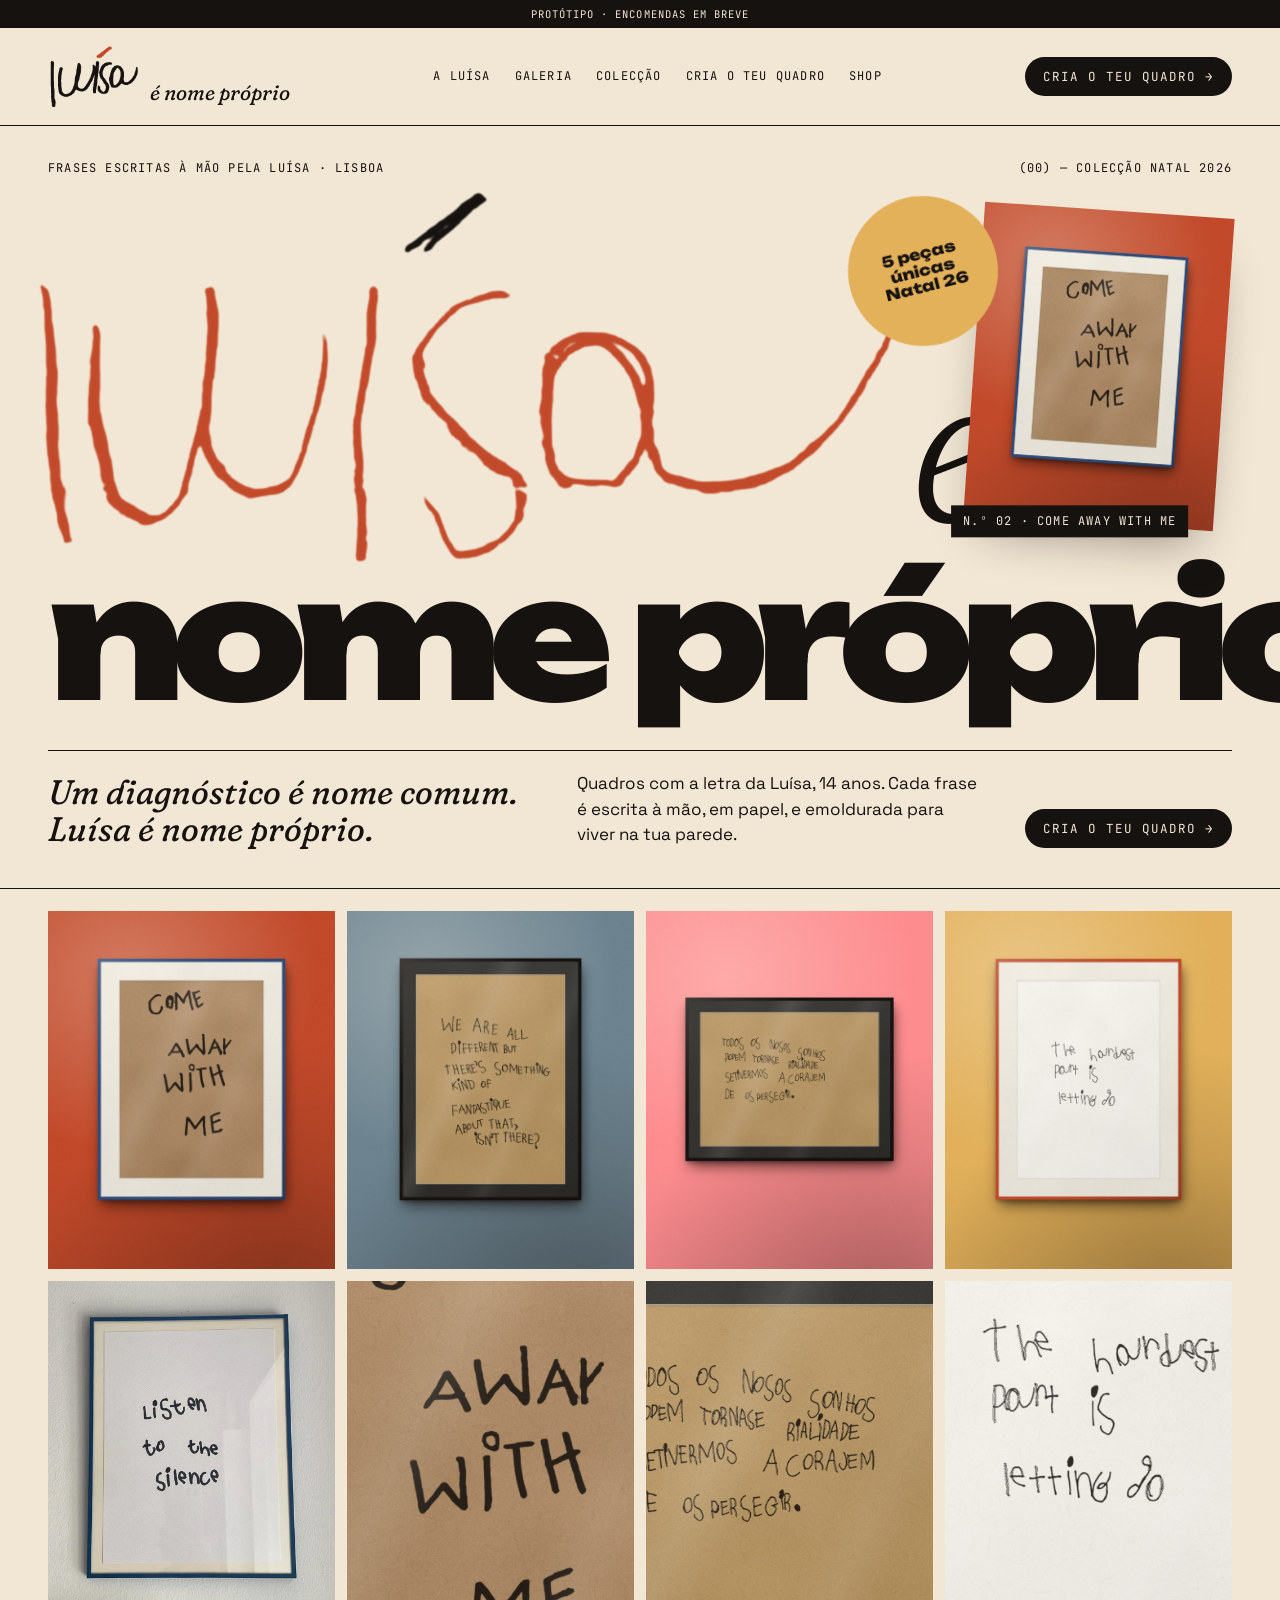
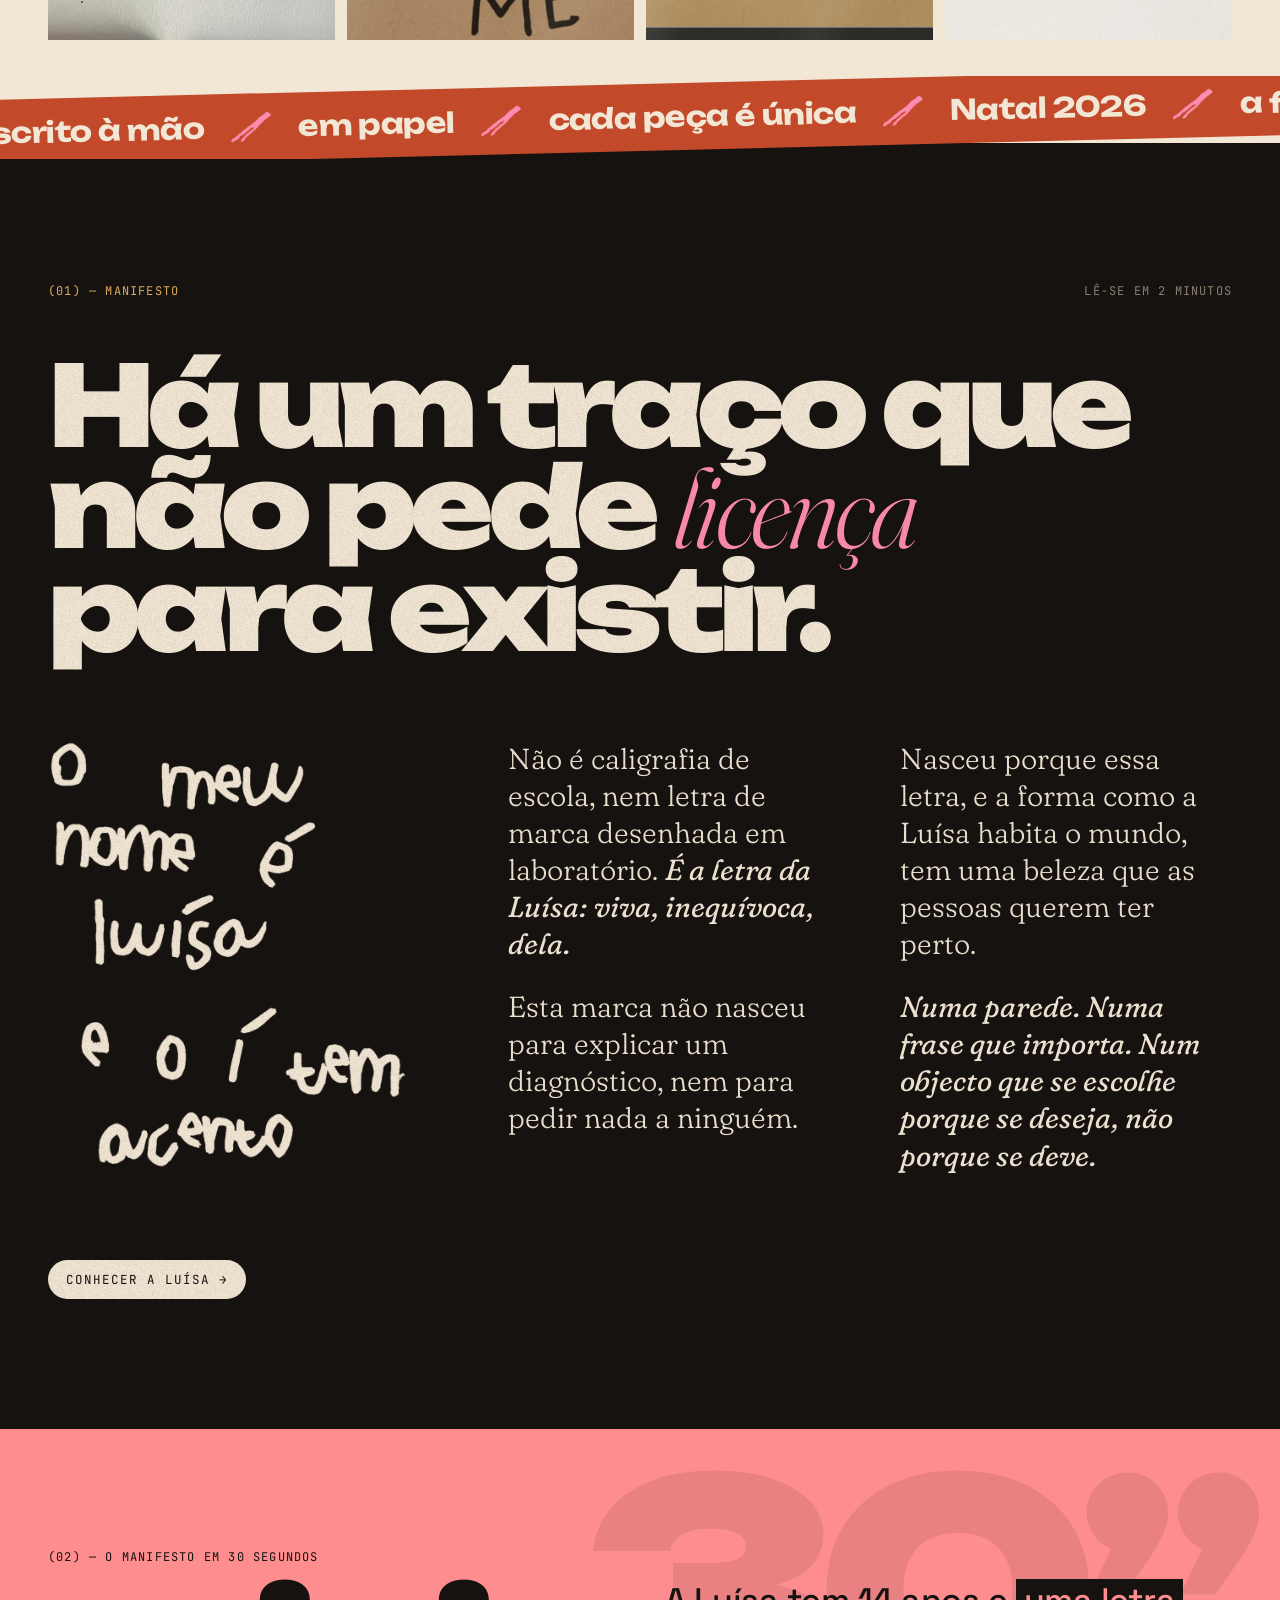
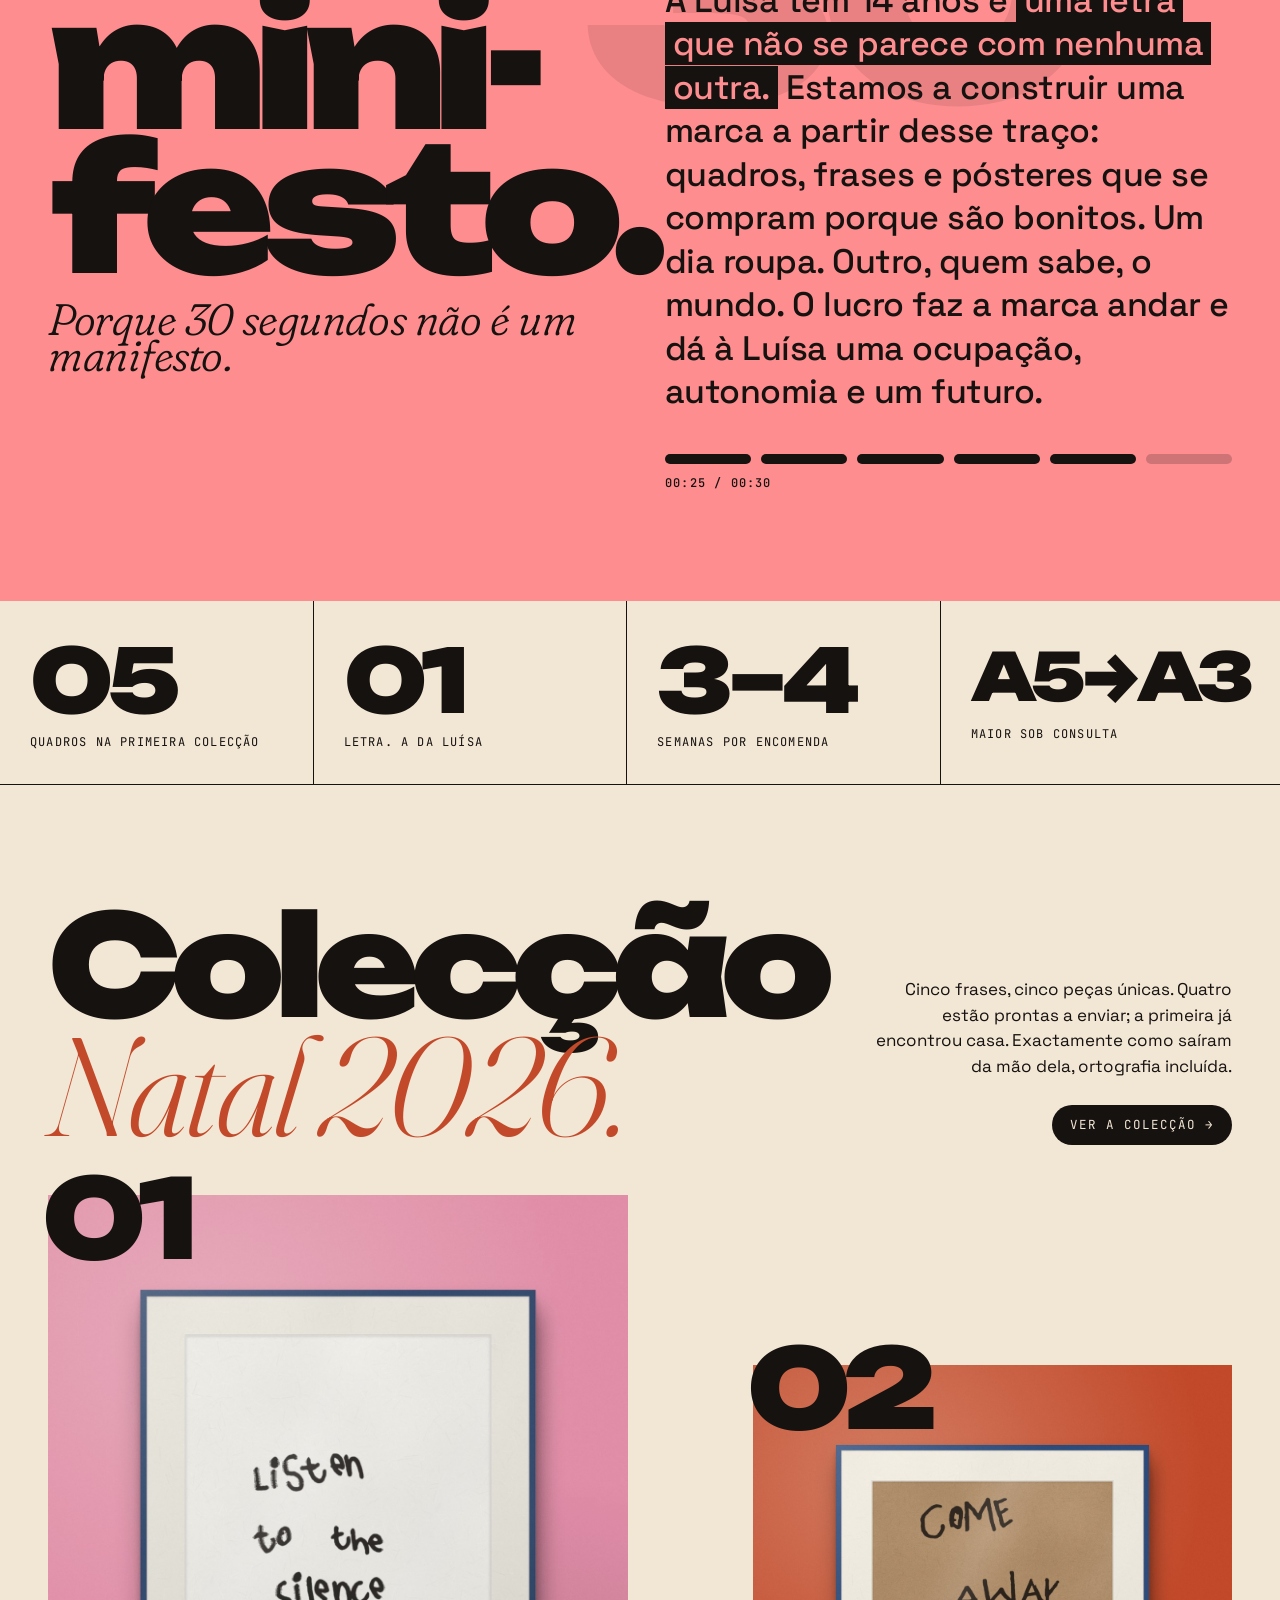
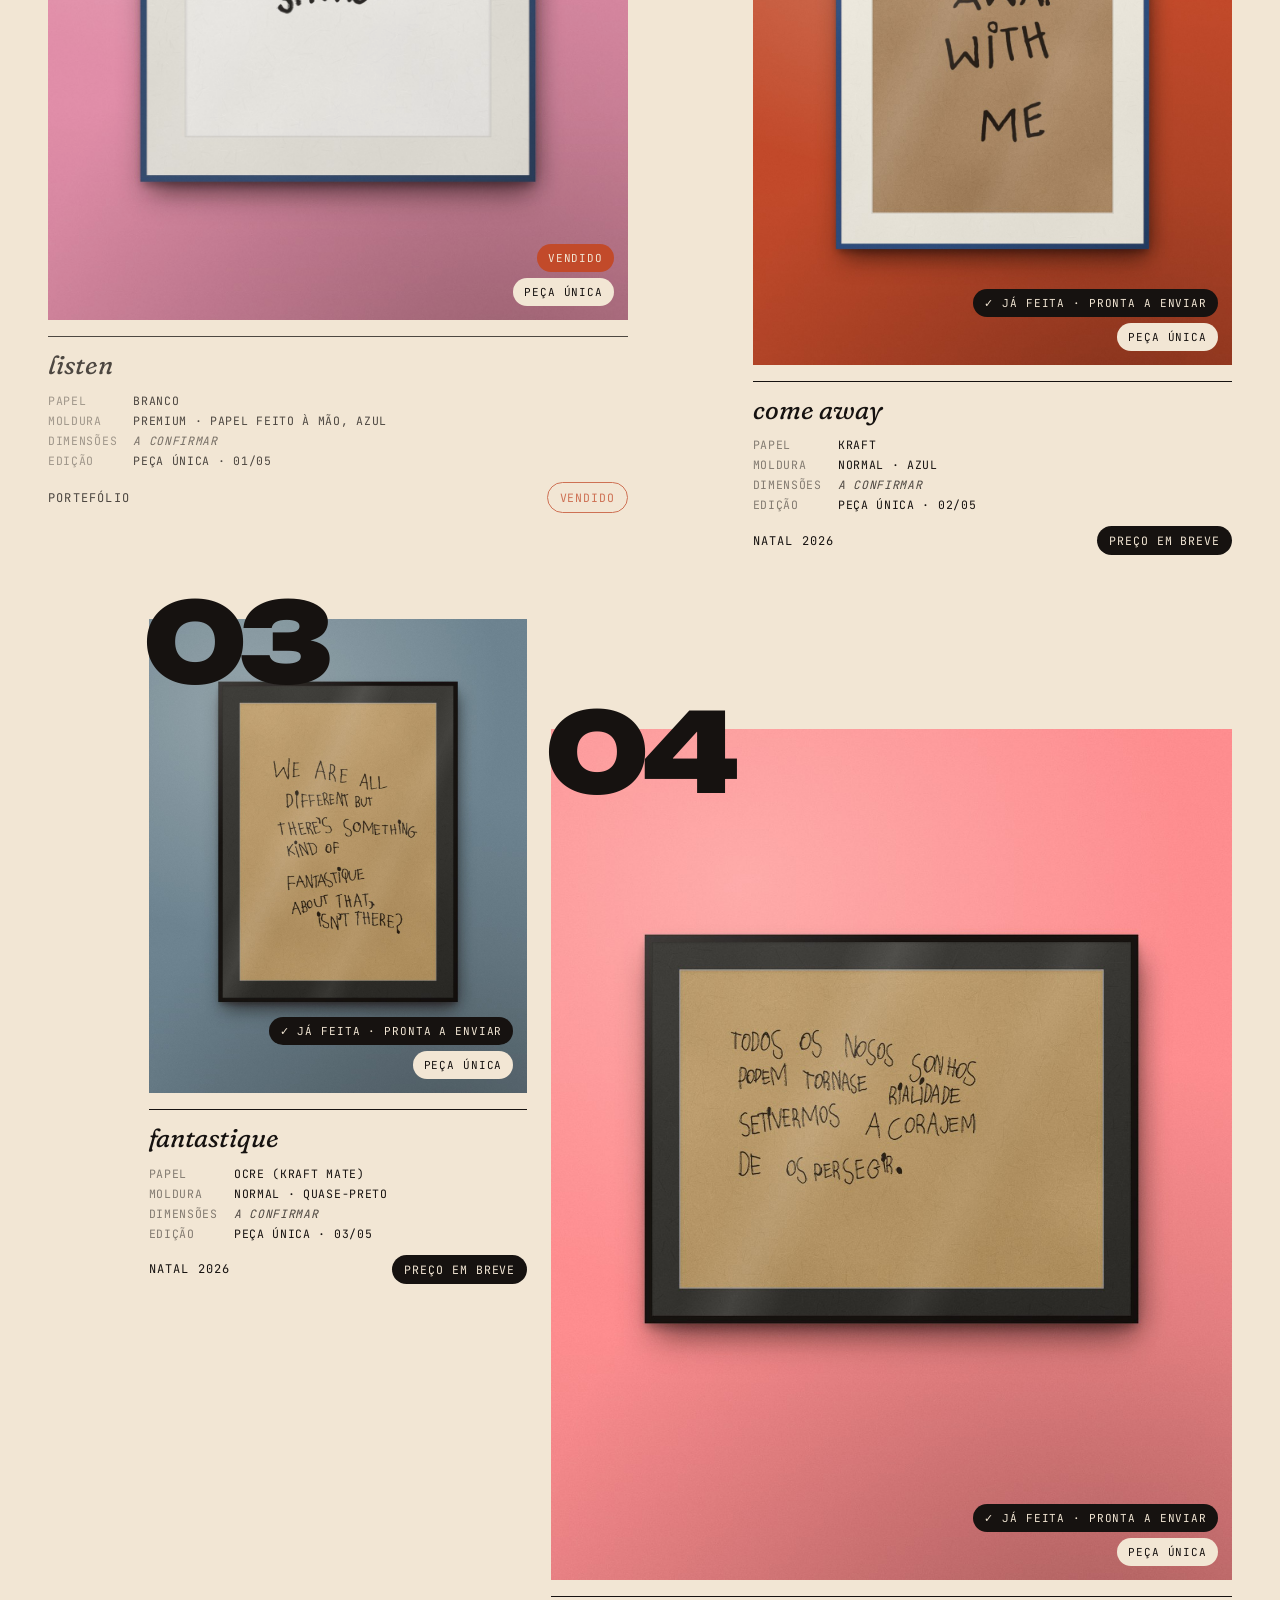
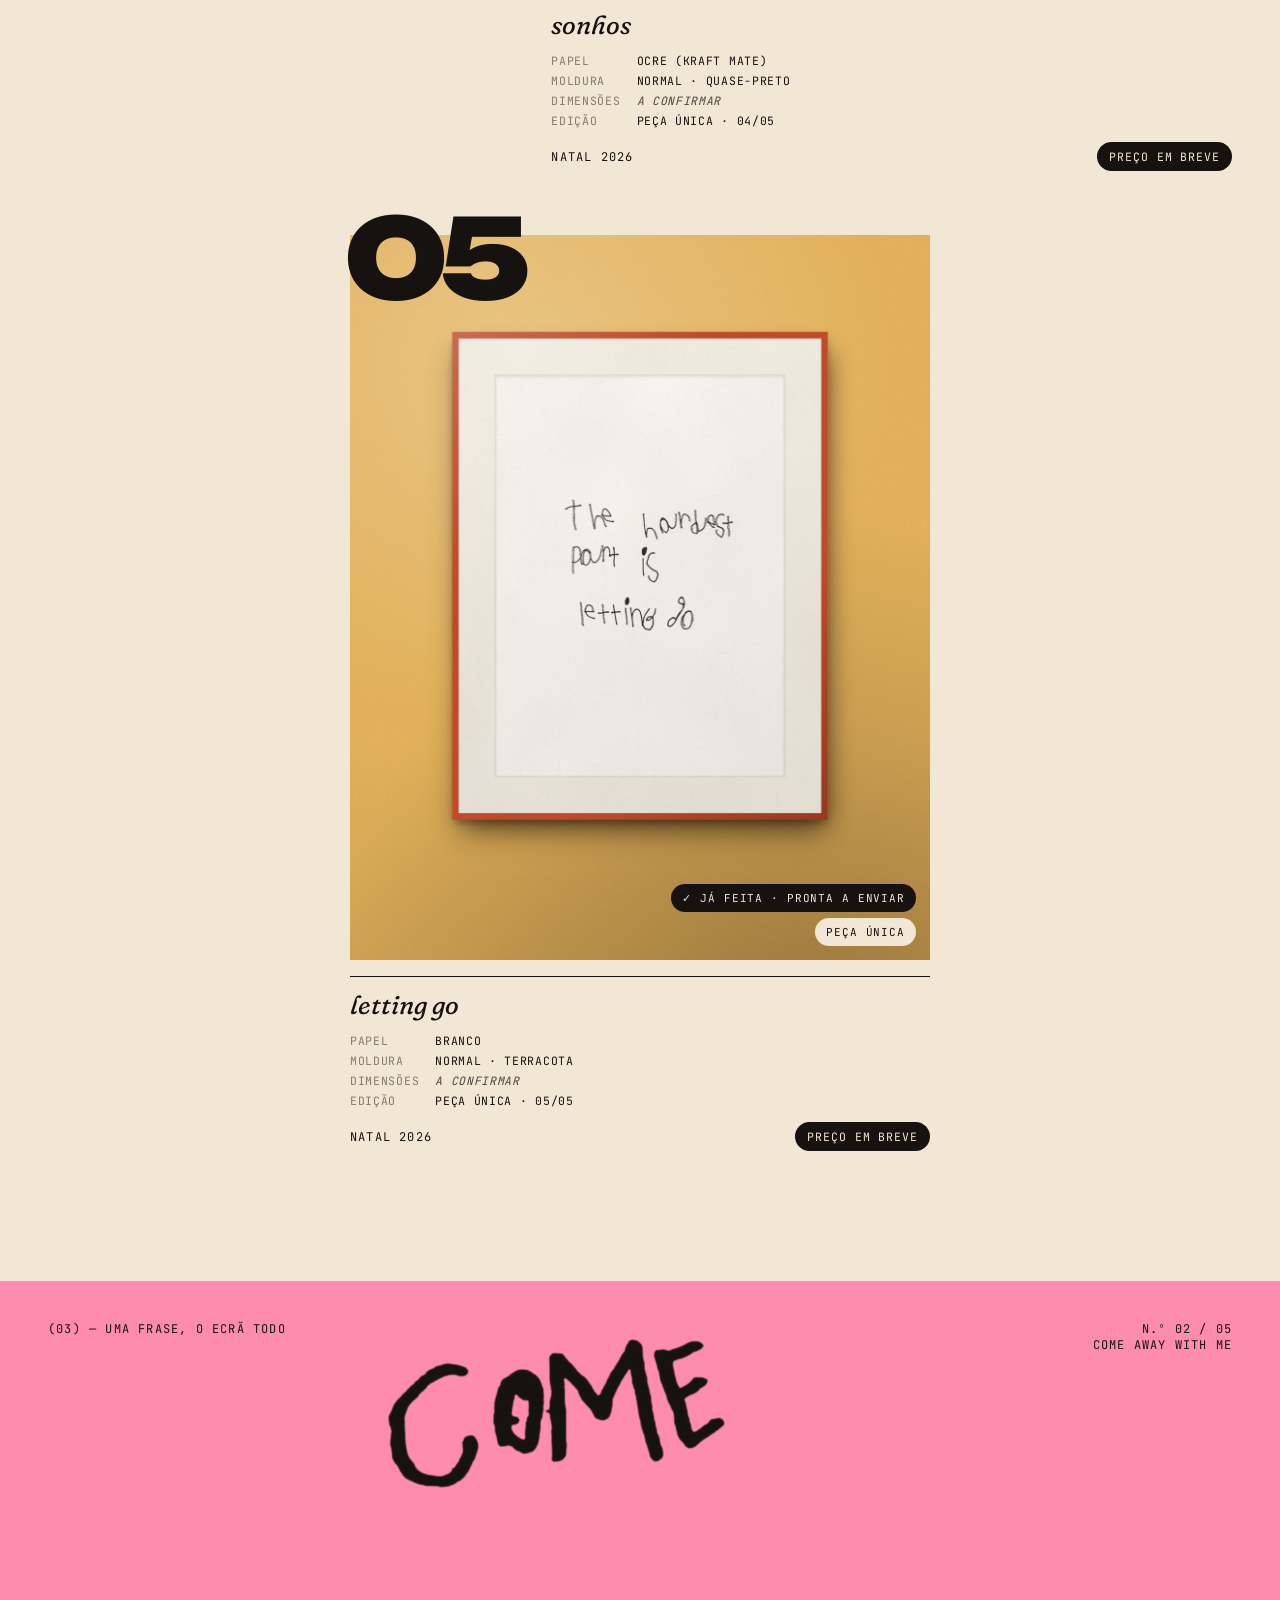
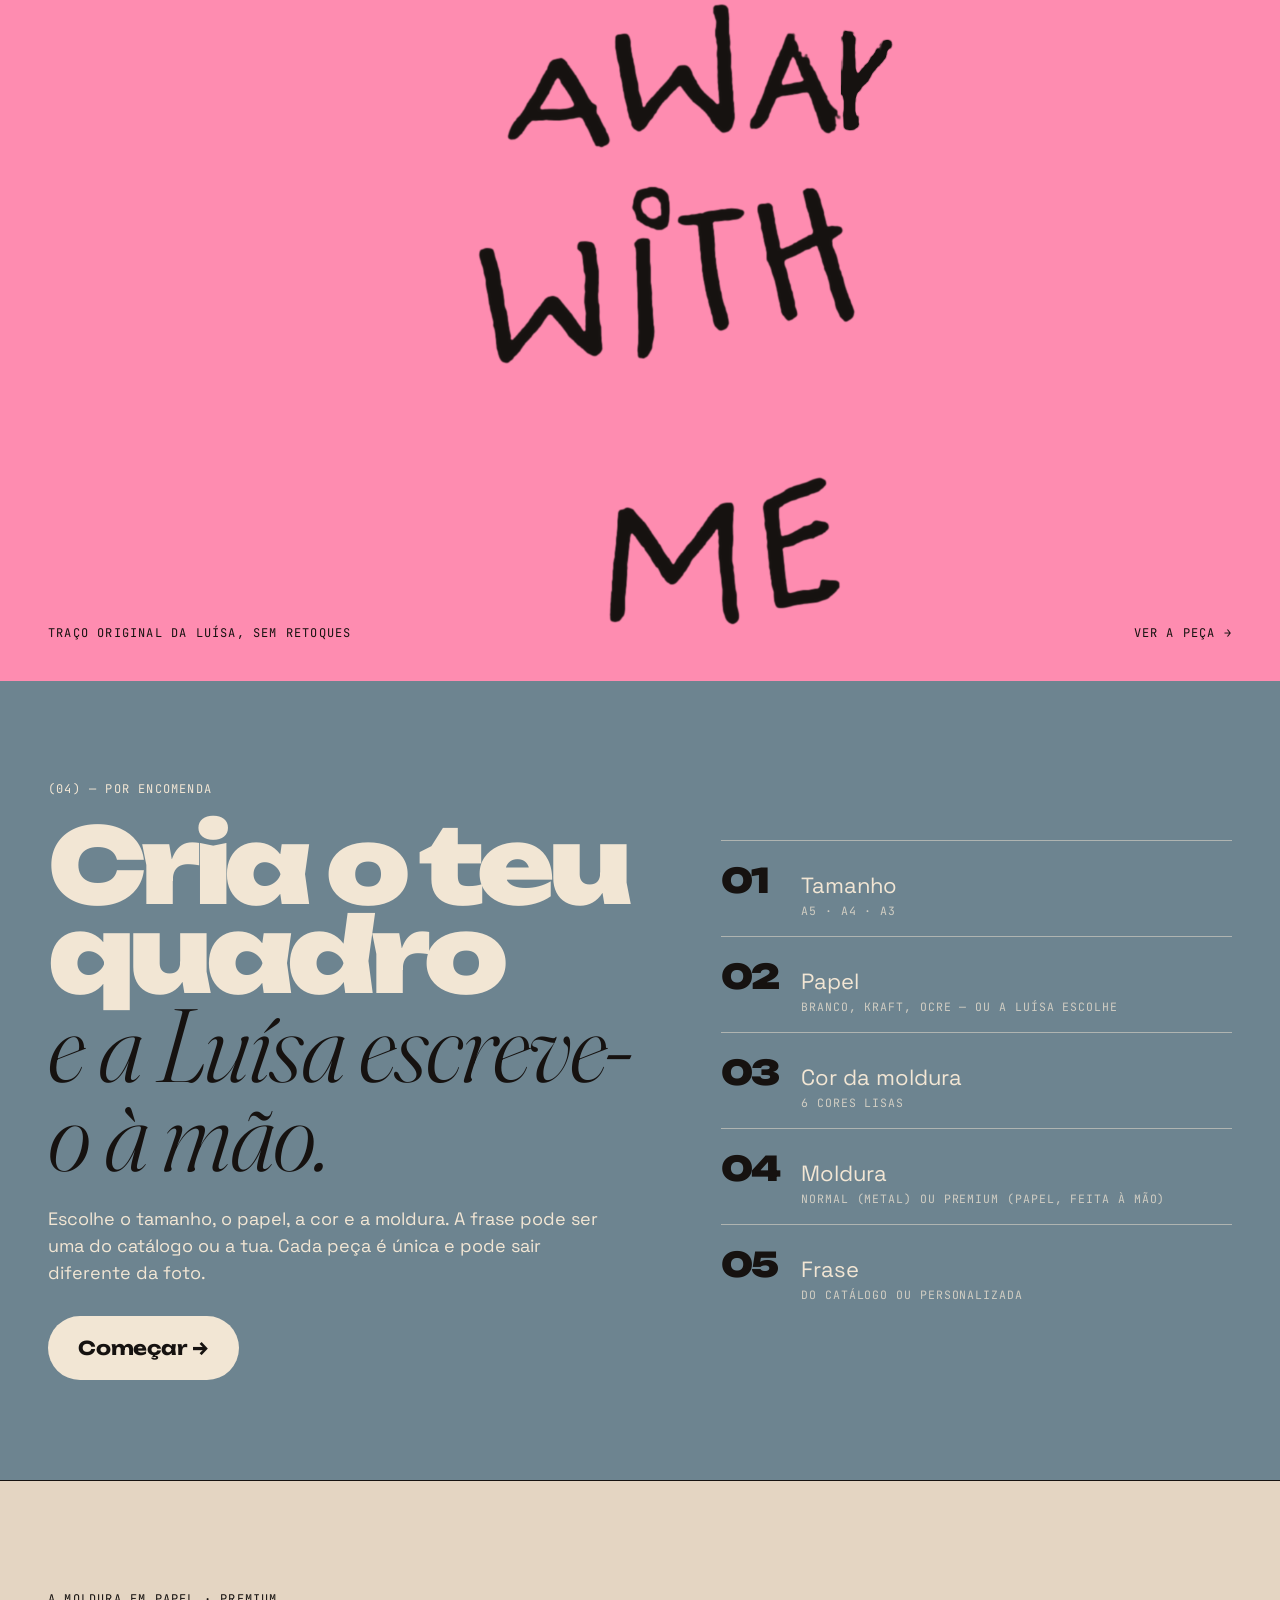
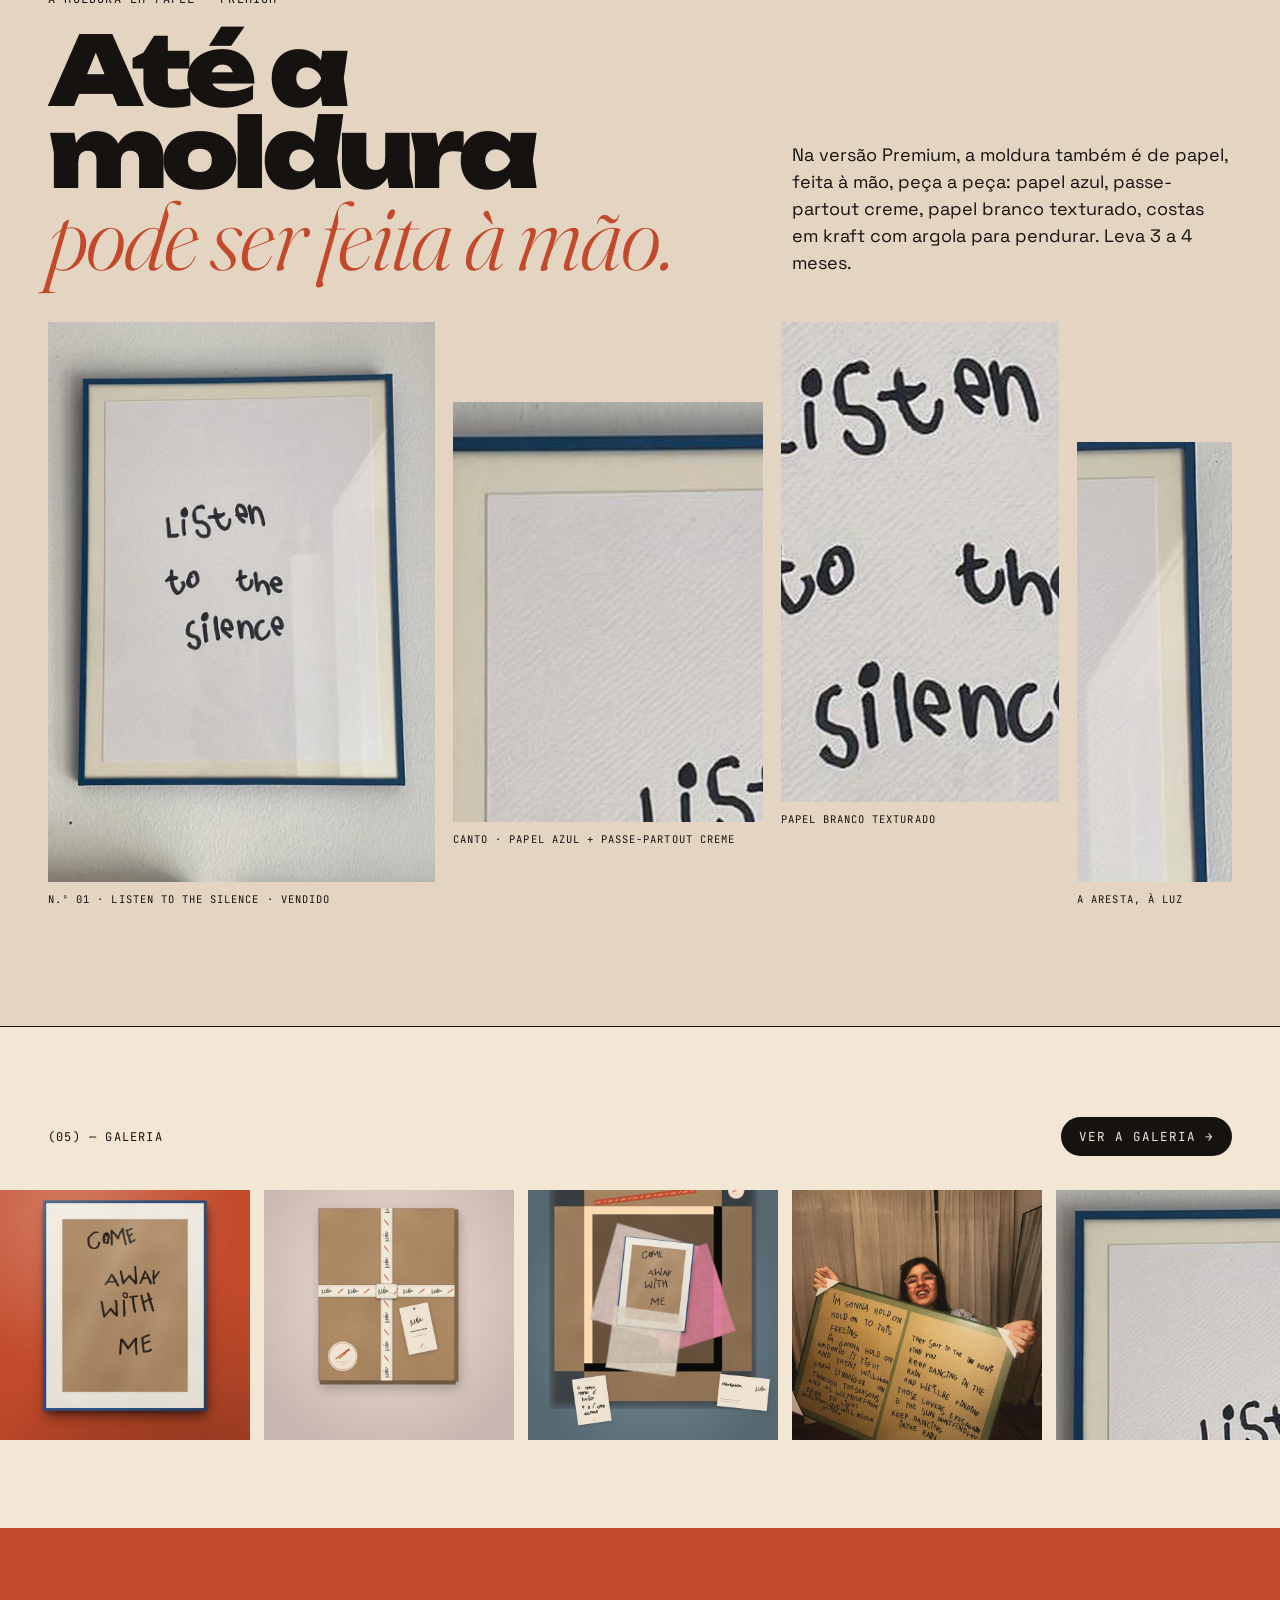
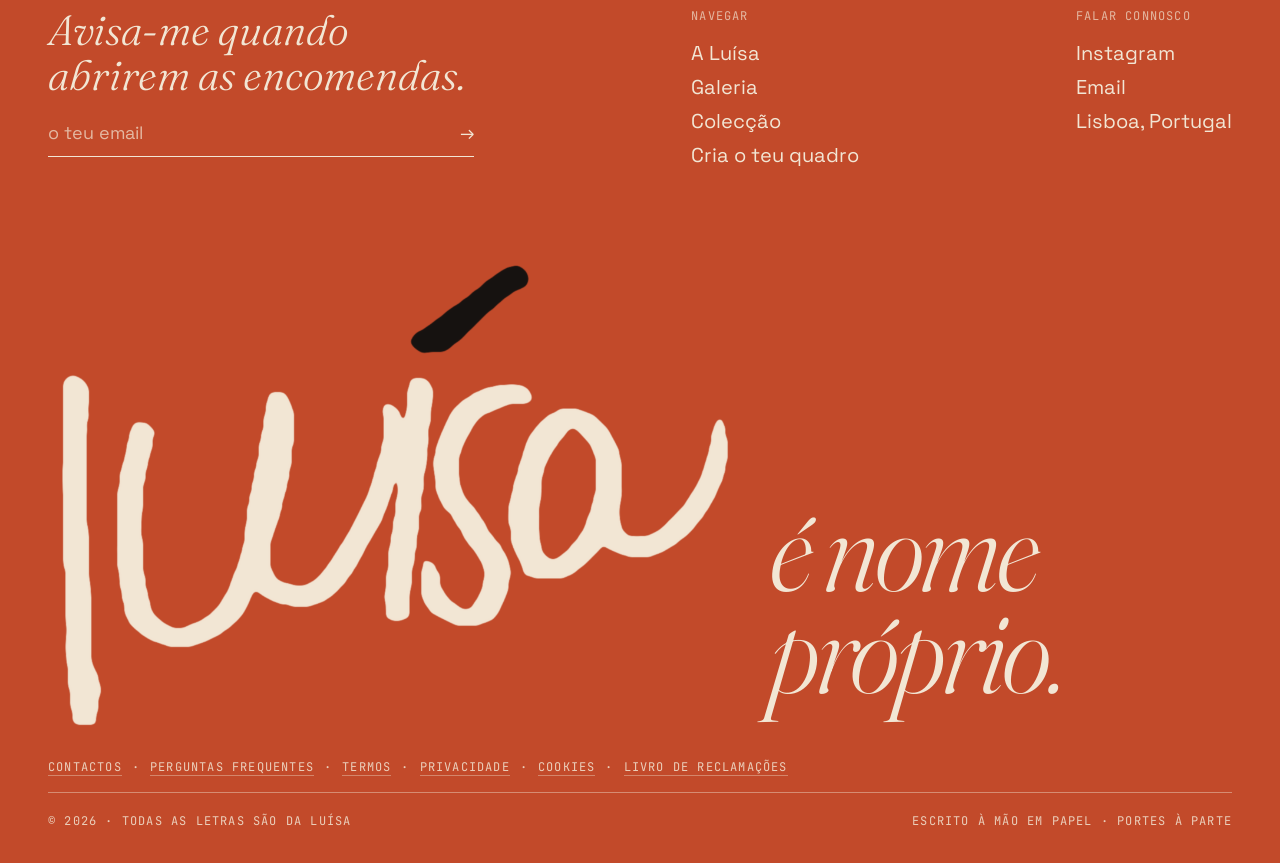
==== commit 4737c9e3: "Rodapé: colunas distribuídas por toda a largura. Newsletter dos Contactos ligada ao Brevo (double op" ====
--- a/index.html
+++ b/index.html
@@ -1,4 +1,4 @@
-<!doctype html><html lang="pt-PT"><head><meta charset="utf-8"><meta name="viewport" content="width=device-width,initial-scale=1"><meta name="robots" content="noindex, nofollow"><title>Início · Luísa é nome próprio</title><link rel="stylesheet" href="base.css?v=20261121d"><link rel="stylesheet" href="site.css?v=20261121d"></head><body><div class="proto lbl">protótipo · encomendas em breve</div><nav class="top"><a class="brand" href="index.html" aria-label="Luísa é nome próprio"><span class="stack"><span class="hw cast-body" style="color:var(--preto)"></span><span class="hw cast-acc" style="color:var(--terra)"></span></span><em>é nome próprio</em></a><div class="links lbl"><a href="luisa.html" class="">A Luísa</a><a href="galeria.html" class="">Galeria</a><a href="loja.html" class="">Colecção</a><a href="cria.html" class="">Cria o teu quadro</a><a href="merch.html" class="">Shop</a></div><a class="cta" href="cria.html">Cria o teu quadro →</a><button class="menu-btn lbl" id="menuBtn" aria-expanded="false" aria-controls="mnav">Menu</button></nav>
+<!doctype html><html lang="pt-PT"><head><meta charset="utf-8"><meta name="viewport" content="width=device-width,initial-scale=1"><meta name="robots" content="noindex, nofollow"><title>Início · Luísa é nome próprio</title><link rel="stylesheet" href="base.css?v=20261121f"><link rel="stylesheet" href="site.css?v=20261121f"></head><body><div class="proto lbl">protótipo · encomendas em breve</div><nav class="top"><a class="brand" href="index.html" aria-label="Luísa é nome próprio"><span class="stack"><span class="hw cast-body" style="color:var(--preto)"></span><span class="hw cast-acc" style="color:var(--terra)"></span></span><em>é nome próprio</em></a><div class="links lbl"><a href="luisa.html" class="">A Luísa</a><a href="galeria.html" class="">Galeria</a><a href="loja.html" class="">Colecção</a><a href="cria.html" class="">Cria o teu quadro</a><a href="merch.html" class="">Shop</a></div><a class="cta" href="cria.html">Cria o teu quadro →</a><button class="menu-btn lbl" id="menuBtn" aria-expanded="false" aria-controls="mnav">Menu</button></nav>
 <div class="mnav" id="mnav" hidden><a href="luisa.html" class="">A Luísa</a><a href="galeria.html" class="">Galeria</a><a href="loja.html" class="">Colecção</a><a href="cria.html" class="">Cria o teu quadro</a><a href="merch.html" class="">Shop</a><span class="lbl">protótipo · encomendas em breve</span></div>
 <section class="hero"><div class="kicker lbl"><span>Frases escritas à mão pela Luísa · Lisboa</span><span>(00) — Colecção Natal 2026</span></div>
 <a class="peek" href="loja.html"><img src="assets/q-02-come-away.jpg" alt=""><span class="lbl">N.º 02 · come away with me</span></a>
--- a/site.css
+++ b/site.css
@@ -103,7 +103,7 @@
 .historia .quote .stack{width:180px;flex:none}
 /* footer */
 footer{background:var(--terra);color:var(--papel);padding:80px 48px 34px;overflow:hidden}
-footer .top{display:grid;grid-template-columns:1.3fr 1fr 1fr;gap:40px}
+footer .top{display:grid;grid-template-columns:minmax(0,36%) auto auto;justify-content:space-between;gap:40px}
 footer h3{font-family:Fraunces;font-style:italic;font-weight:300;font-size:42px;line-height:1.05}
 footer .in{display:flex;margin-top:24px;border-bottom:1.5px solid var(--papel);padding-bottom:12px;justify-content:space-between;font-size:18px}
 footer .col .lbl{opacity:.7;margin-bottom:16px}footer .col a{display:block;font-size:20px;margin-bottom:8px}
@@ -528,6 +528,7 @@
 .nl-ok{font-size:15px;line-height:1.4}
 .nl-ok a{border-bottom:1px solid currentColor}
 .nl-end{display:flex;align-items:center;gap:18px;flex-wrap:wrap}
+.nl button{border:0;cursor:pointer}
 .nl button[disabled]{opacity:.55;cursor:not-allowed;border:0}
 .doc .nl{margin-top:8px}.doc .nl-int,.doc .nl-row{padding-left:0}
 @media (max-width:700px){.nl-row{grid-template-columns:1fr;gap:16px}}
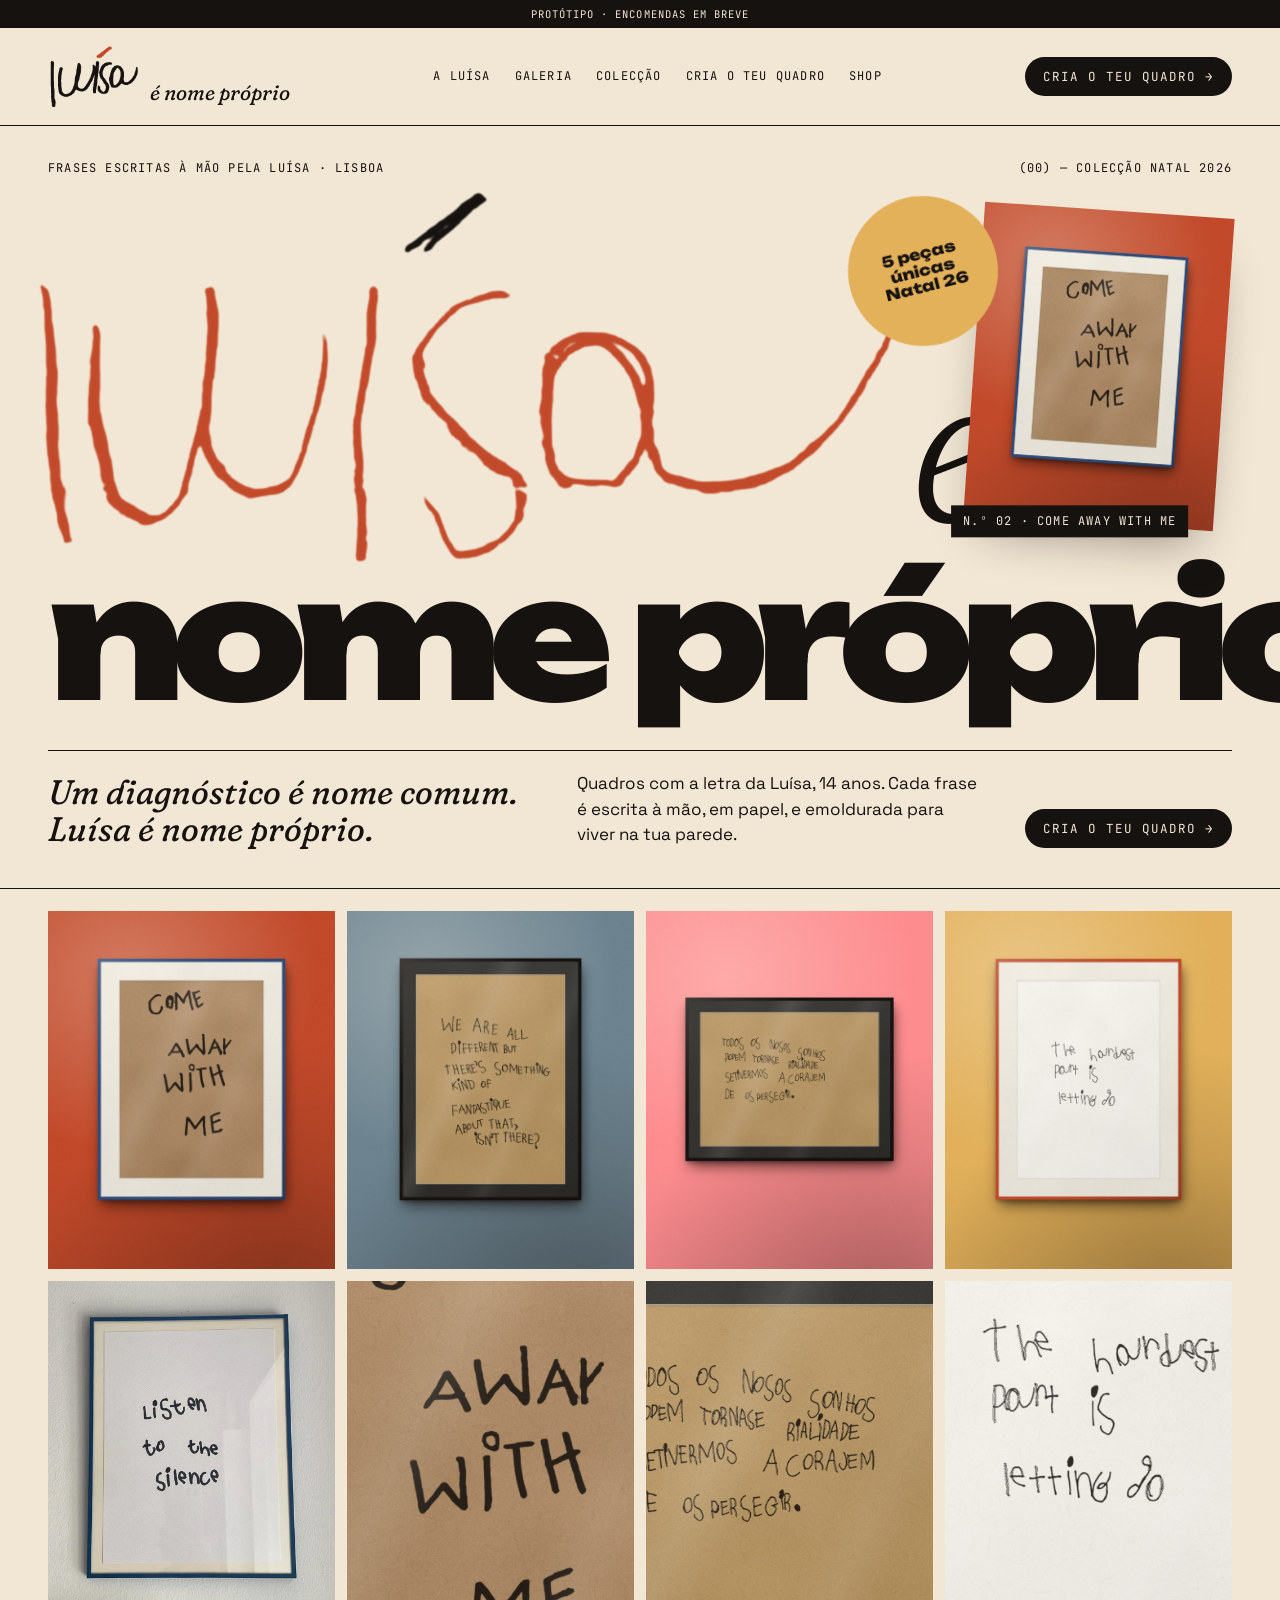
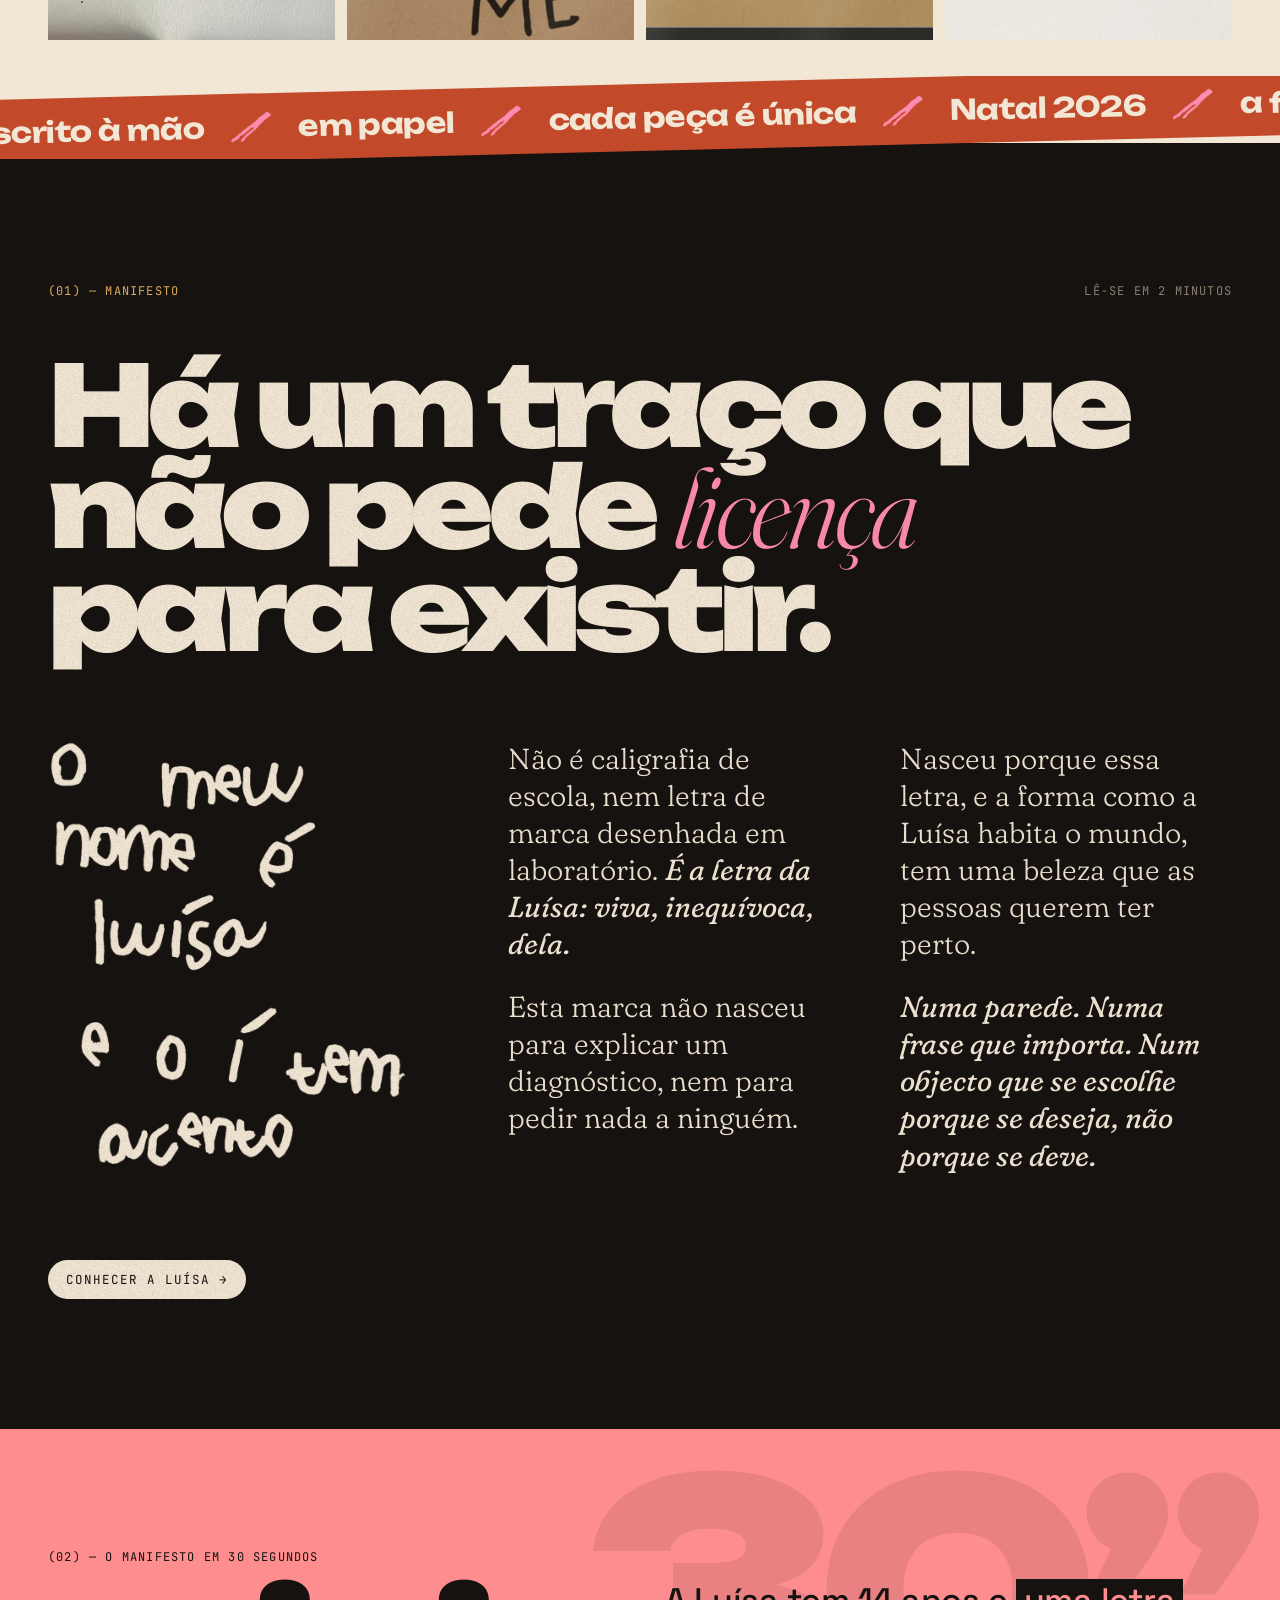
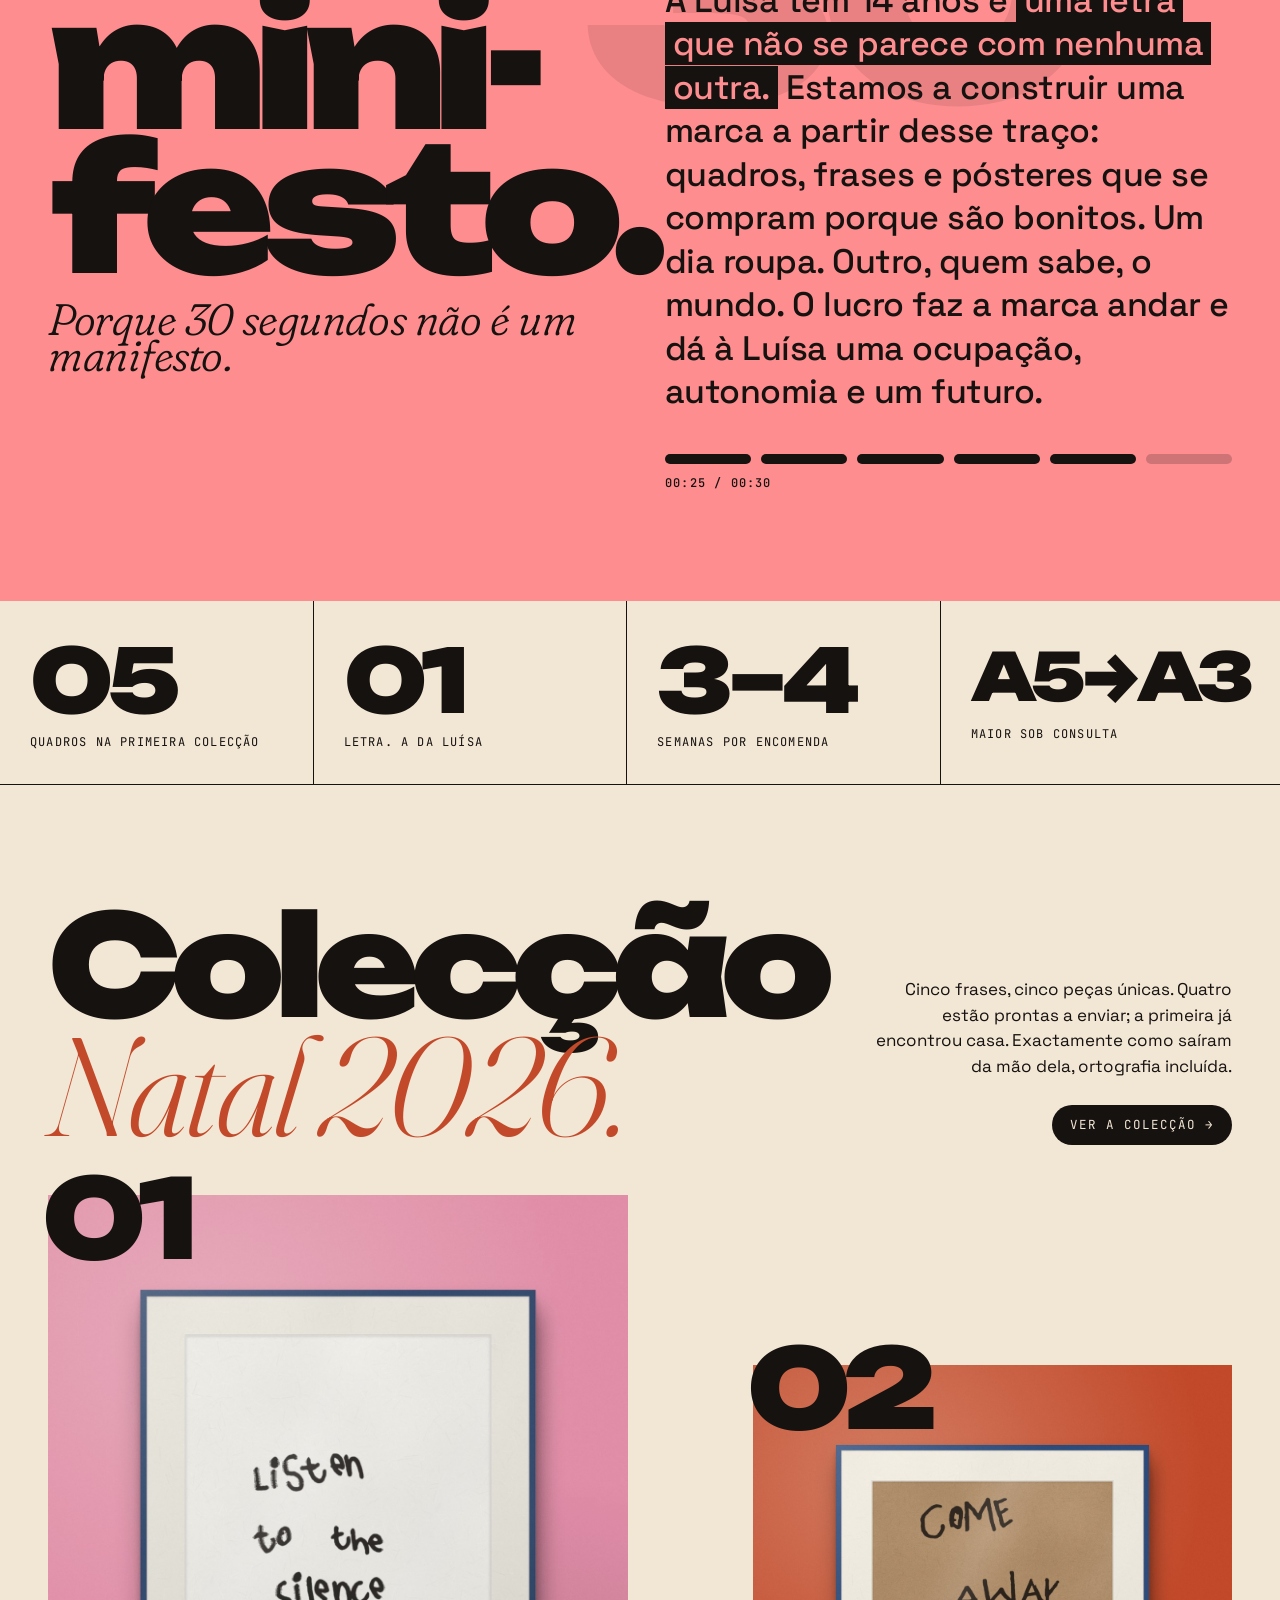
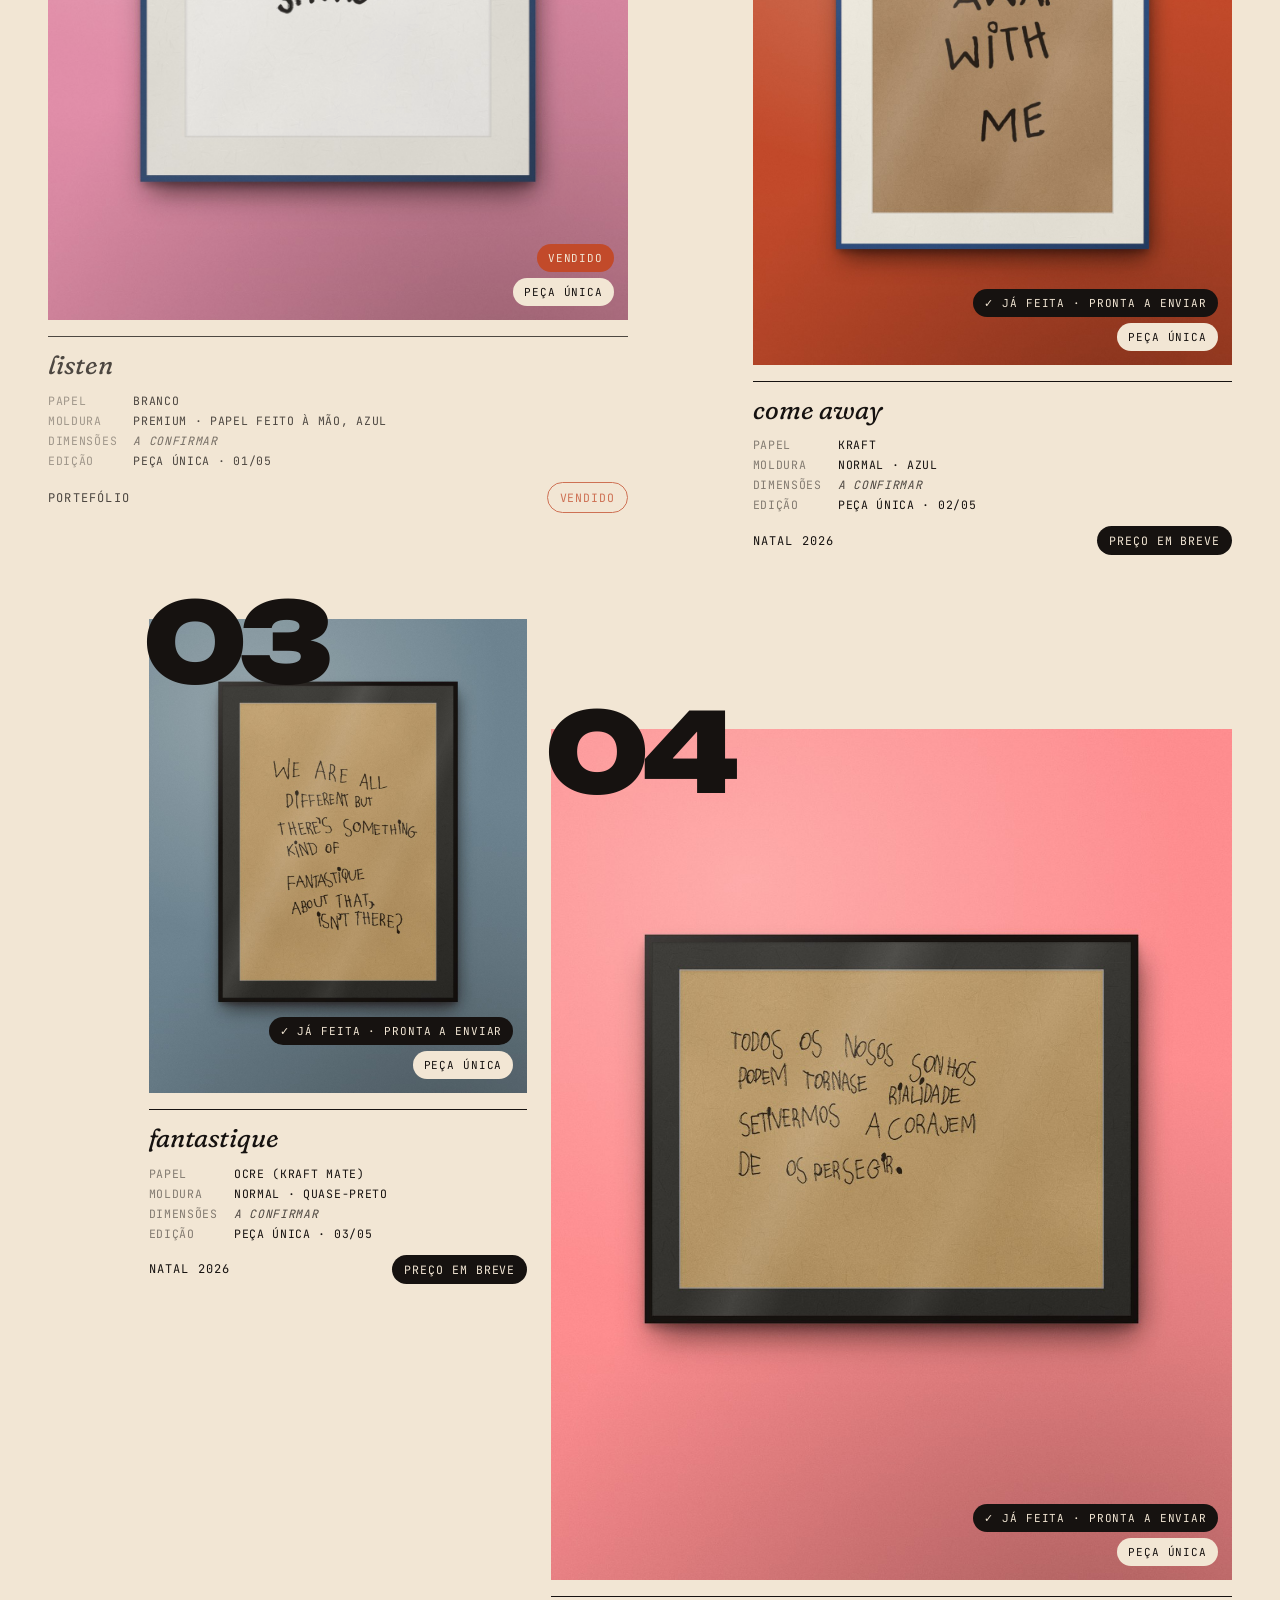
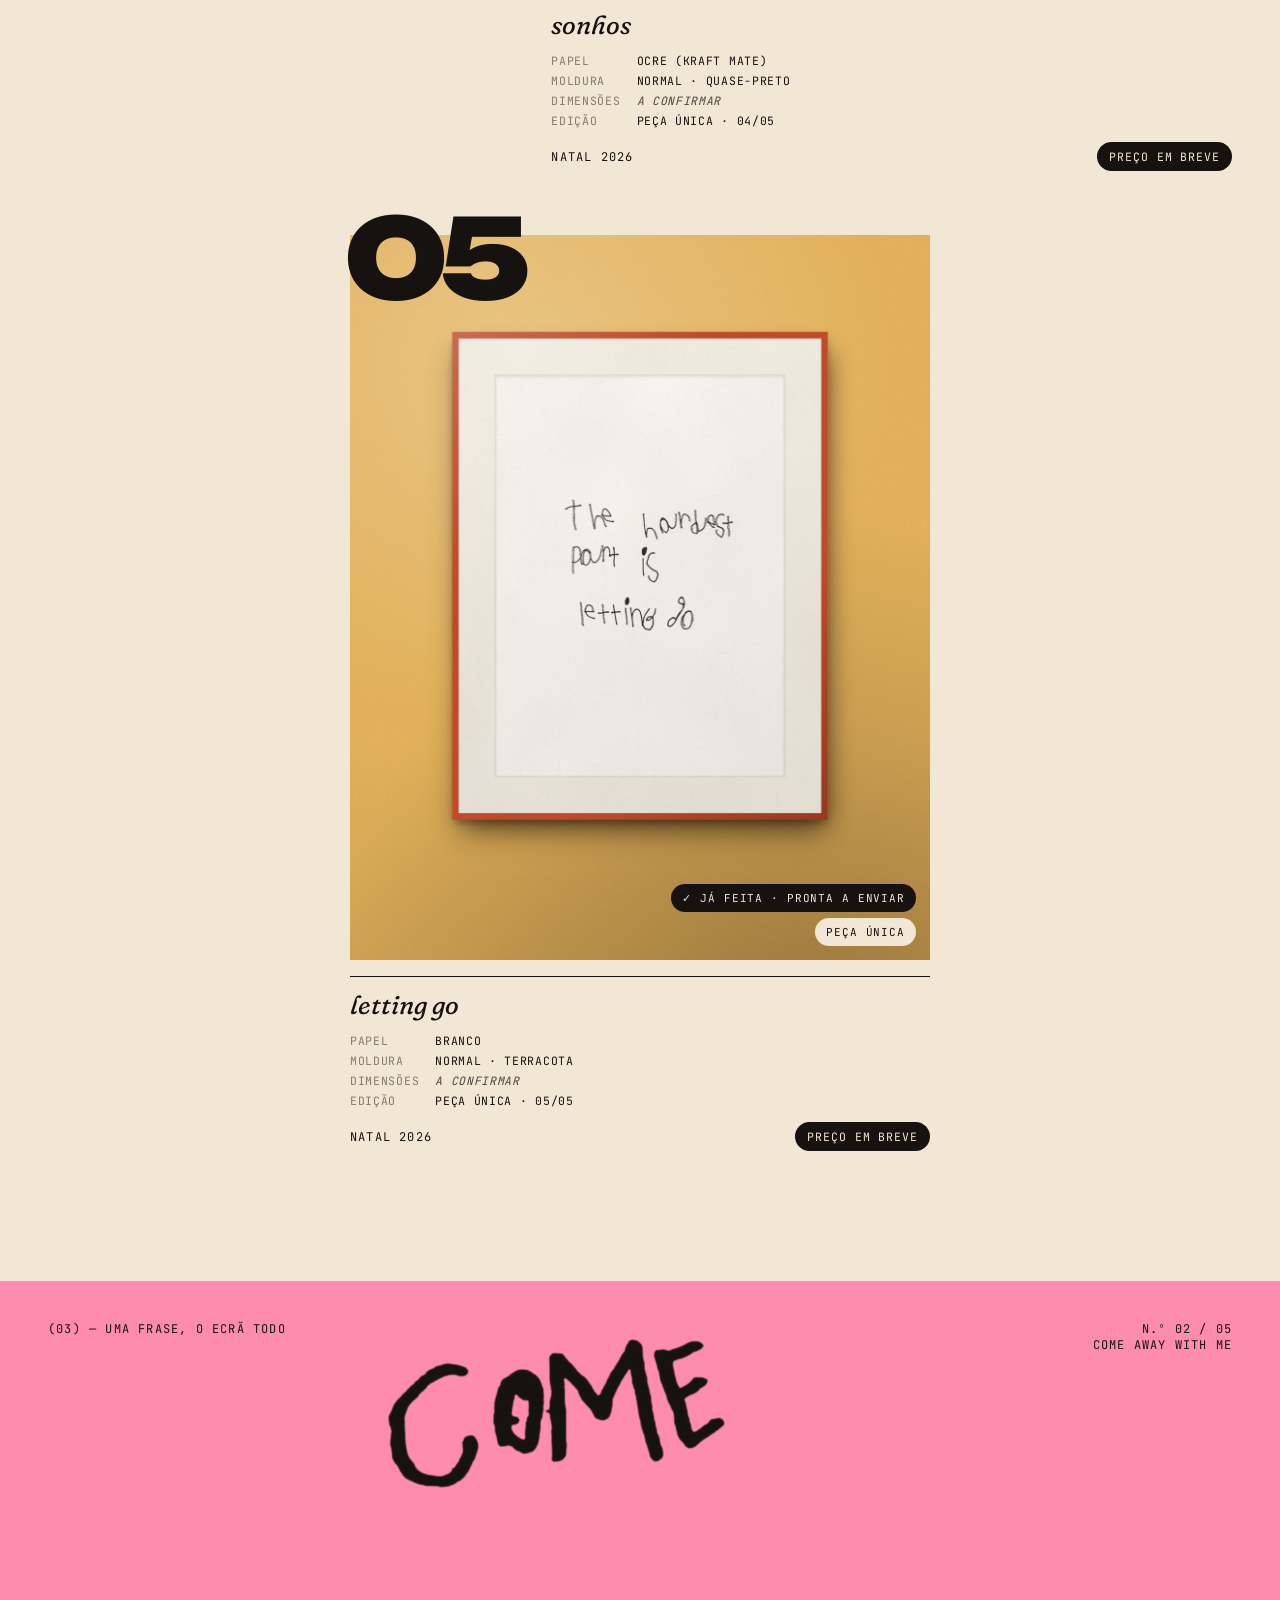
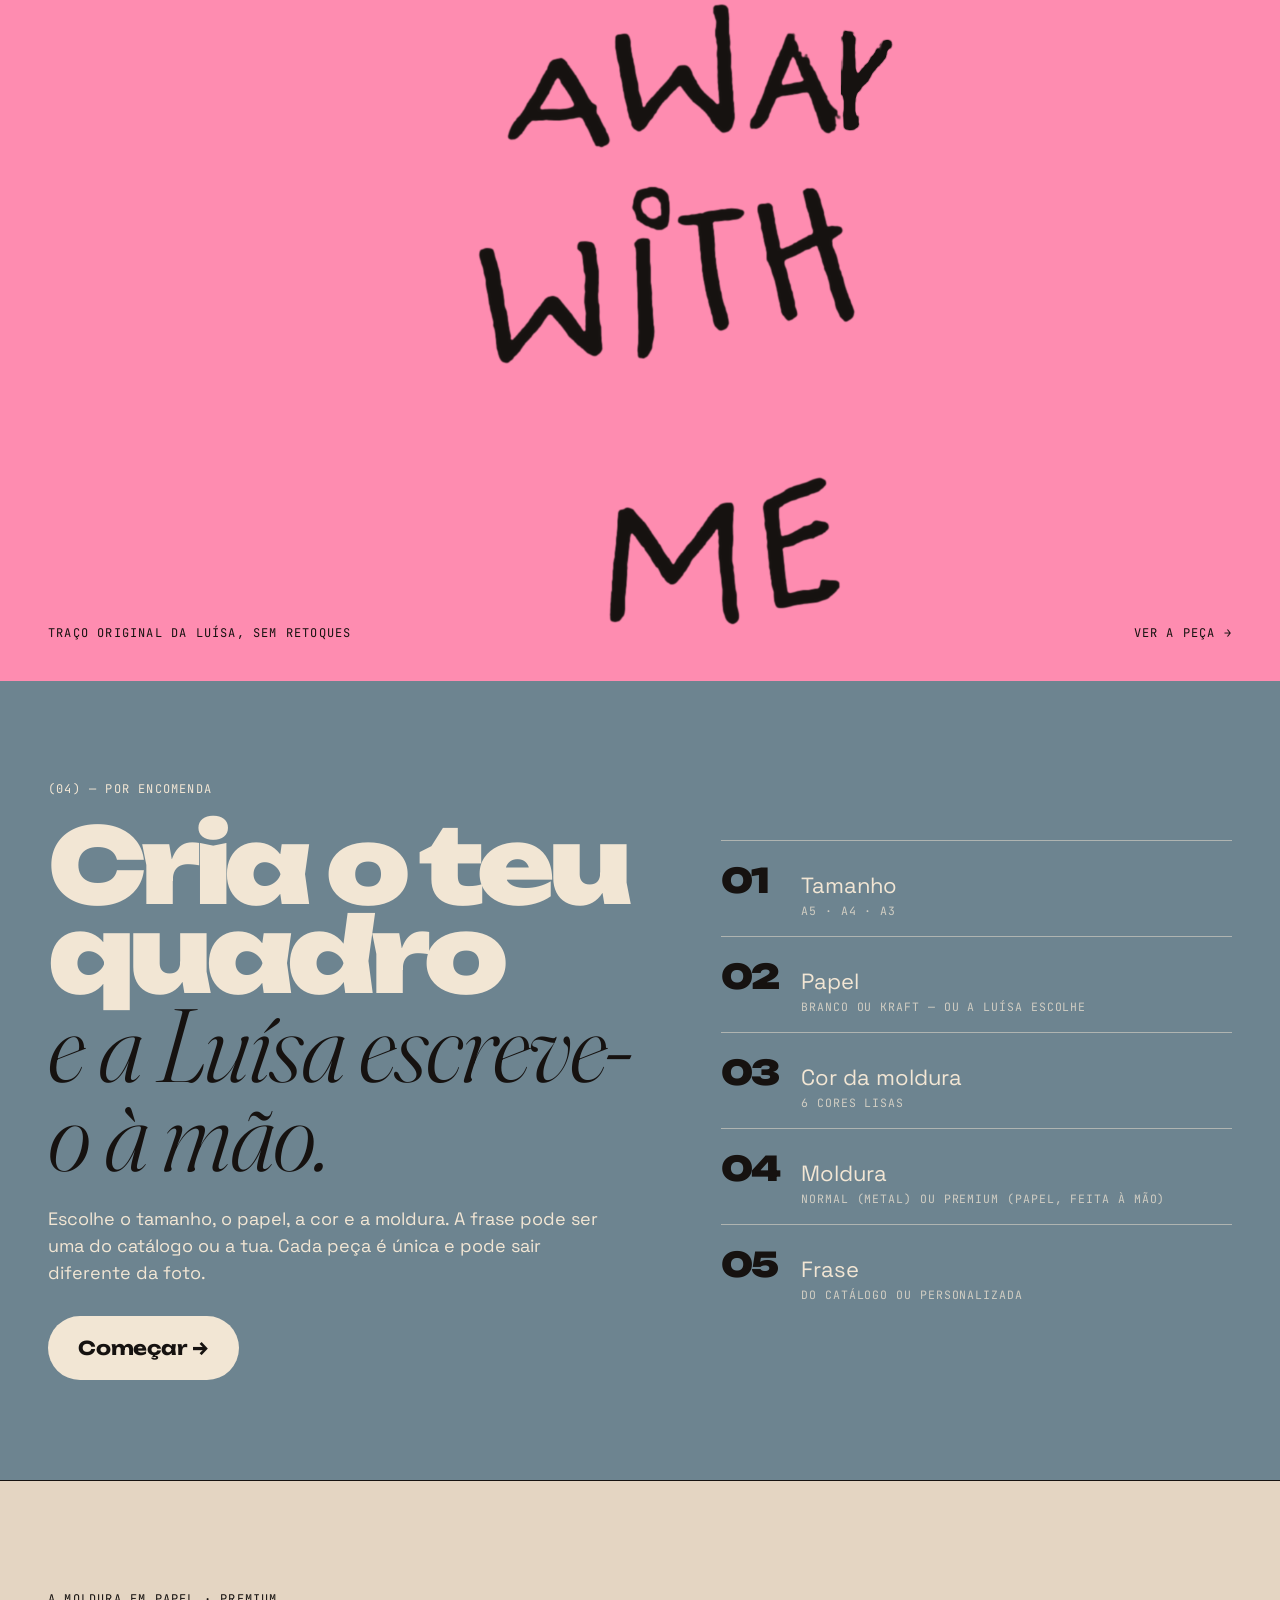
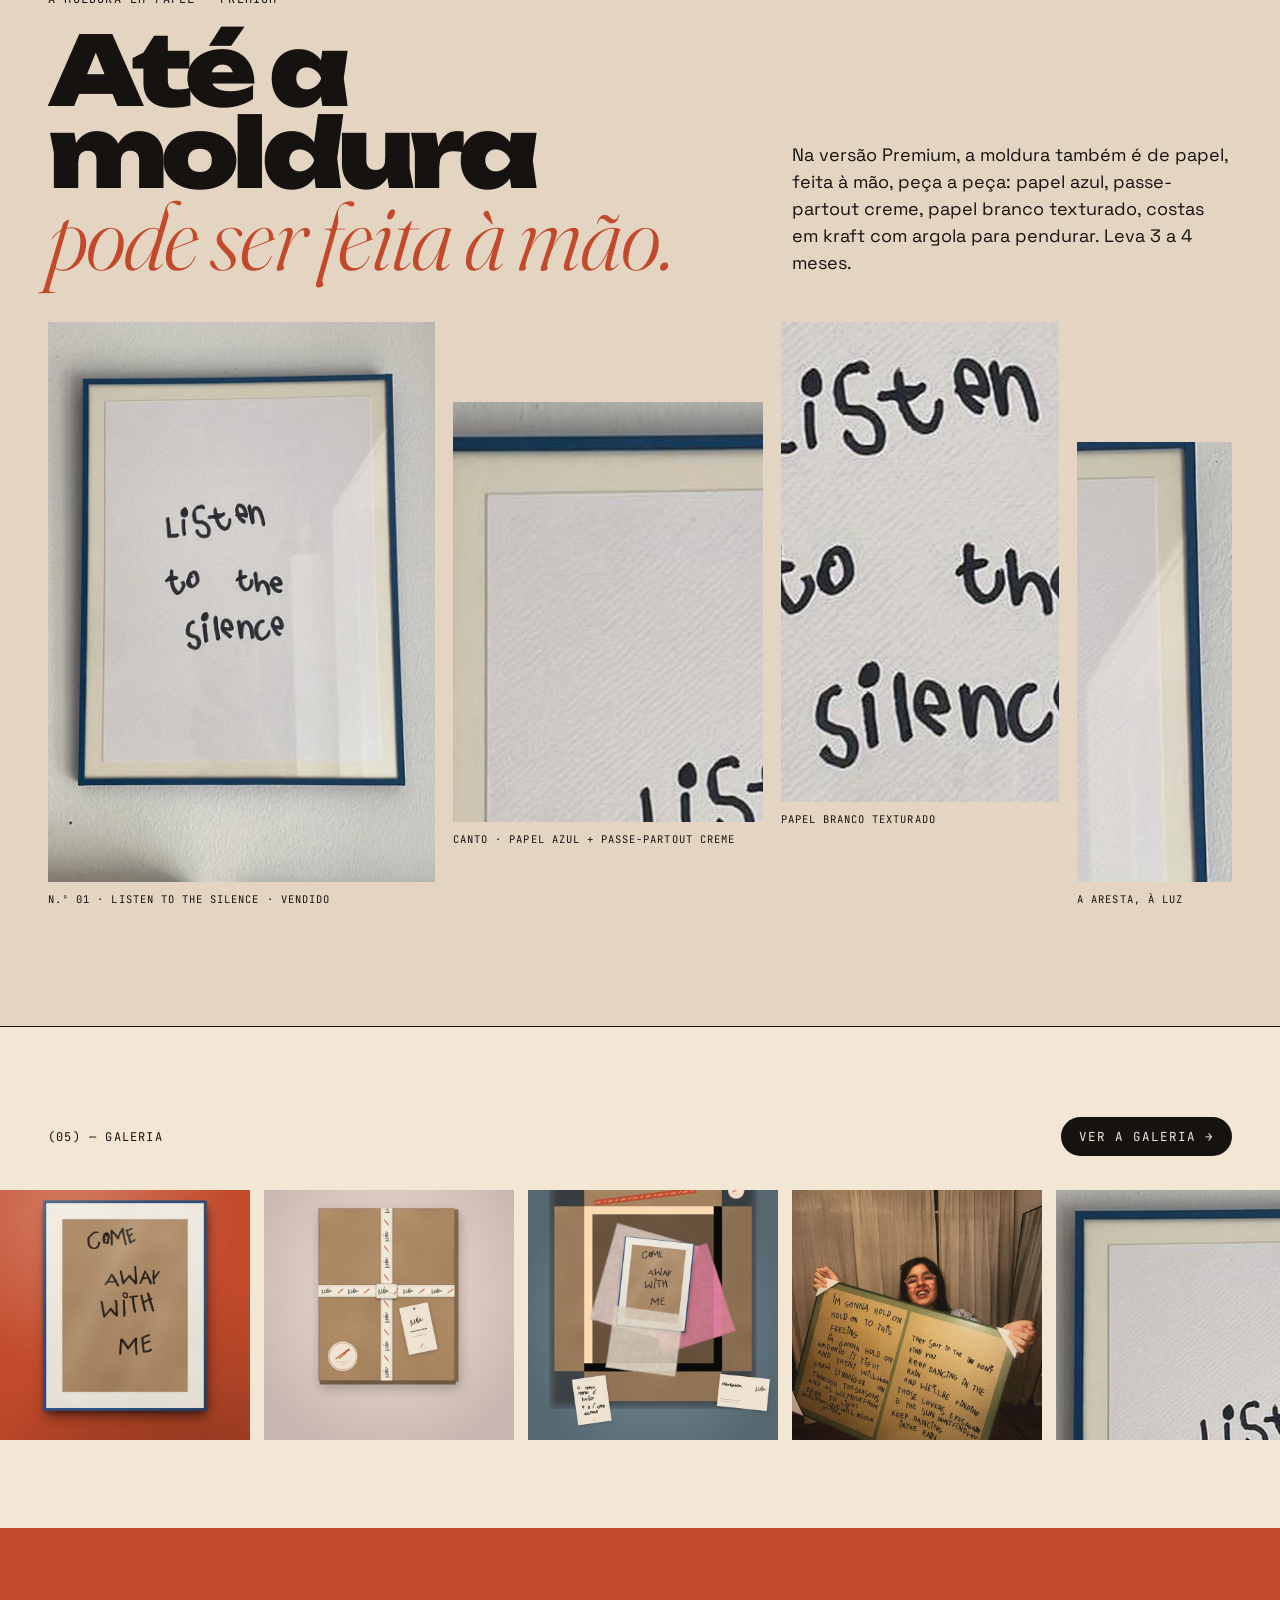
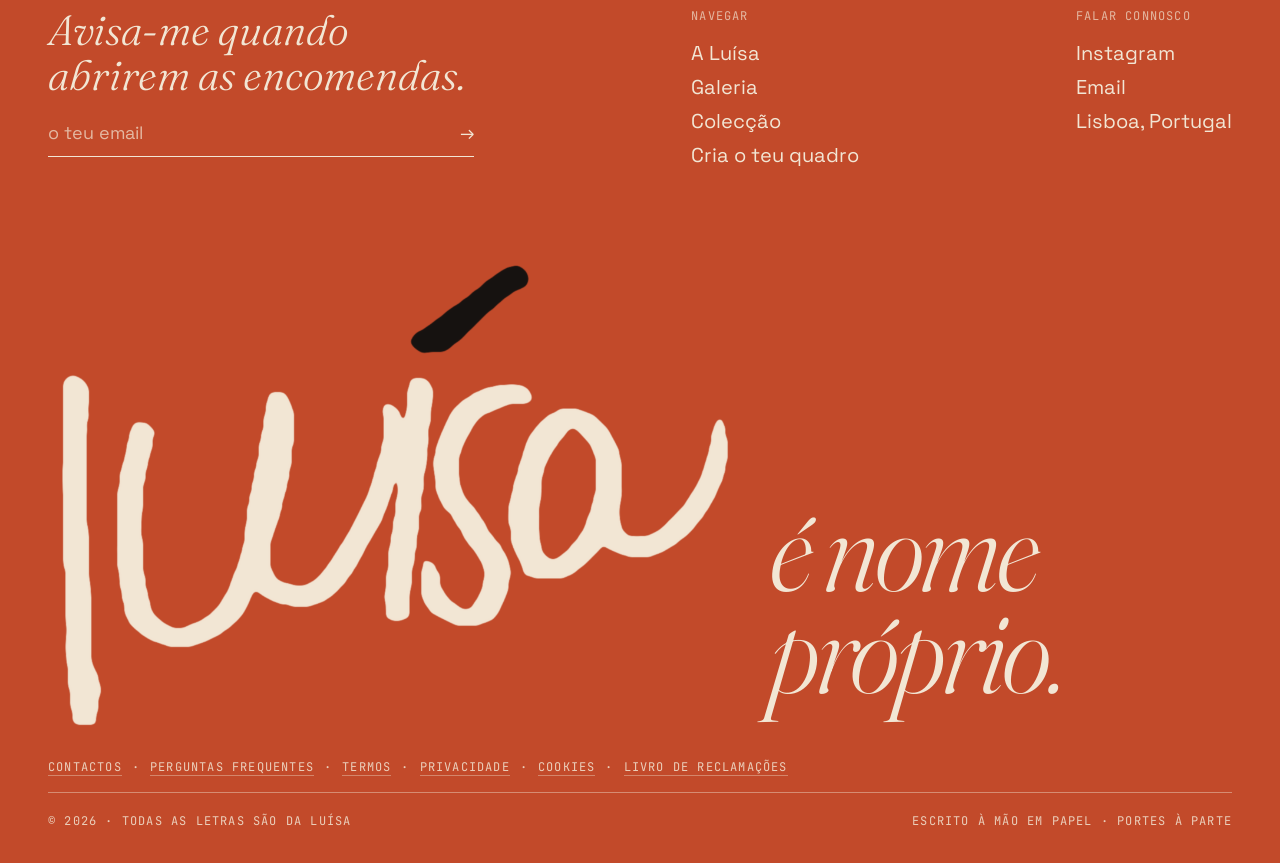
==== commit 9ff843ef: "Cria: sai o papel Ocre (kraft mate); home: passo Papel diz branco ou kraft." ====
--- a/index.html
+++ b/index.html
@@ -1,4 +1,4 @@
-<!doctype html><html lang="pt-PT"><head><meta charset="utf-8"><meta name="viewport" content="width=device-width,initial-scale=1"><meta name="robots" content="noindex, nofollow"><title>Início · Luísa é nome próprio</title><link rel="stylesheet" href="base.css?v=20261121f"><link rel="stylesheet" href="site.css?v=20261121f"></head><body><div class="proto lbl">protótipo · encomendas em breve</div><nav class="top"><a class="brand" href="index.html" aria-label="Luísa é nome próprio"><span class="stack"><span class="hw cast-body" style="color:var(--preto)"></span><span class="hw cast-acc" style="color:var(--terra)"></span></span><em>é nome próprio</em></a><div class="links lbl"><a href="luisa.html" class="">A Luísa</a><a href="galeria.html" class="">Galeria</a><a href="loja.html" class="">Colecção</a><a href="cria.html" class="">Cria o teu quadro</a><a href="merch.html" class="">Shop</a></div><a class="cta" href="cria.html">Cria o teu quadro →</a><button class="menu-btn lbl" id="menuBtn" aria-expanded="false" aria-controls="mnav">Menu</button></nav>
+<!doctype html><html lang="pt-PT"><head><meta charset="utf-8"><meta name="viewport" content="width=device-width,initial-scale=1"><meta name="robots" content="noindex, nofollow"><title>Início · Luísa é nome próprio</title><link rel="stylesheet" href="base.css?v=20261121l"><link rel="stylesheet" href="site.css?v=20261121l"></head><body><div class="proto lbl">protótipo · encomendas em breve</div><nav class="top"><a class="brand" href="index.html" aria-label="Luísa é nome próprio"><span class="stack"><span class="hw cast-body" style="color:var(--preto)"></span><span class="hw cast-acc" style="color:var(--terra)"></span></span><em>é nome próprio</em></a><div class="links lbl"><a href="luisa.html" class="">A Luísa</a><a href="galeria.html" class="">Galeria</a><a href="loja.html" class="">Colecção</a><a href="cria.html" class="">Cria o teu quadro</a><a href="merch.html" class="">Shop</a></div><a class="cta" href="cria.html">Cria o teu quadro →</a><button class="menu-btn lbl" id="menuBtn" aria-expanded="false" aria-controls="mnav">Menu</button></nav>
 <div class="mnav" id="mnav" hidden><a href="luisa.html" class="">A Luísa</a><a href="galeria.html" class="">Galeria</a><a href="loja.html" class="">Colecção</a><a href="cria.html" class="">Cria o teu quadro</a><a href="merch.html" class="">Shop</a><span class="lbl">protótipo · encomendas em breve</span></div>
 <section class="hero"><div class="kicker lbl"><span>Frases escritas à mão pela Luísa · Lisboa</span><span>(00) — Colecção Natal 2026</span></div>
 <a class="peek" href="loja.html"><img src="assets/q-02-come-away.jpg" alt=""><span class="lbl">N.º 02 · come away with me</span></a>
@@ -44,7 +44,7 @@
 <div class="row"><span class="lbl">Natal 2026</span><span class="price-ph">preço em breve</span></div></div></a></section>
 <section class="full"><span class="lbl tl">(03) — Uma frase, o ecrã todo</span><span class="lbl tr">N.º 02 / 05<br>come away with me</span><span class="hw f-come"></span><span class="lbl bl">Traço original da Luísa, sem retoques</span><a class="lbl br" href="loja.html">Ver a peça →</a></section>
 <section class="band"><div><div class="lbl" style="margin-bottom:24px">(04) — Por encomenda</div><h2>Cria o teu quadro<em>e a Luísa escreve-o à mão.</em></h2><p style="font-size:18px;line-height:1.5;margin:26px 0 30px;max-width:560px">Escolhe o tamanho, o papel, a cor e a moldura. A frase pode ser uma do catálogo ou a tua. Cada peça é única e pode sair diferente da foto.</p><a class="cta big light" href="cria.html">Começar →</a></div>
-<ol><li><div>Tamanho<small>A5 · A4 · A3</small></div></li><li><div>Papel<small>branco, kraft, ocre — ou a Luísa escolhe</small></div></li><li><div>Cor da moldura<small>6 cores lisas</small></div></li><li><div>Moldura<small>Normal (metal) ou Premium (papel, feita à mão)</small></div></li><li><div>Frase<small>do catálogo ou personalizada</small></div></li></ol></section>
+<ol><li><div>Tamanho<small>A5 · A4 · A3</small></div></li><li><div>Papel<small>branco ou kraft — ou a Luísa escolhe</small></div></li><li><div>Cor da moldura<small>6 cores lisas</small></div></li><li><div>Moldura<small>Normal (metal) ou Premium (papel, feita à mão)</small></div></li><li><div>Frase<small>do catálogo ou personalizada</small></div></li></ol></section>
 <section class="mold" id="moldura-papel"><div class="mold-h"><div><div class="lbl" style="margin-bottom:22px">A moldura em papel · Premium</div><h2>Até a moldura<em>pode ser feita à mão.</em></h2></div>
 <p>Na versão Premium, a moldura também é de papel, feita à mão, peça a peça: papel azul, passe-partout creme, papel branco texturado, costas em kraft com argola para pendurar. Leva 3 a 4 meses.</p></div>
 <div class="mold-g"><figure class="g1"><img src="assets/moldura-papel-1.jpg" alt="Quadro listen to the silence com moldura em papel azul"><figcaption class="lbl">N.º 01 · listen to the silence · vendido</figcaption></figure>
--- a/base.css
+++ b/base.css
@@ -2,6 +2,7 @@
 @font-face{font-family:Fraunces;src:url(fonts/Fraunces.ttf);font-style:normal;font-weight:100 900}
 @font-face{font-family:Unbounded;src:url(fonts/Unbounded.ttf);font-weight:200 900}
 @font-face{font-family:Grotesk;src:url(fonts/SpaceGrotesk.ttf);font-weight:300 700}
+@font-face{font-family:Mao;src:url(fonts/GloriaHallelujah.ttf);font-display:swap}
 @font-face{font-family:Mono;src:url(fonts/JetBrainsMono.ttf);font-weight:100 800}
 :root{--terra:#C24A2A;--mostarda:#E2B15A;--papel:#F2E6D4;--areia:#E4D5C2;--rosa:#EAD7CE;--azul:#6D8490;--preto:#161210;--pink:#FE8CB0;--salmao:#FE8D8F}
 *{box-sizing:border-box;margin:0;padding:0}
--- a/site.css
+++ b/site.css
@@ -171,7 +171,7 @@
 .fr.premium .mat{box-shadow:inset 0 3px 6px rgba(0,0,0,.3)}
 .fr .ppr{position:relative;width:var(--pw,180px);height:var(--ph,240px);background:url(assets/tex-branco.jpg) center/700px;display:flex;align-items:center;justify-content:center;box-shadow:0 0 0 2px #fff,0 0 0 3px rgba(0,0,0,.15);transition:all .4s;overflow:hidden;container-type:size}
 .fr .ppr .hw{width:72%;height:72%;color:#1a1614;-webkit-mask-size:contain;mix-blend-mode:multiply}
-.fr .ppr .typed{font-family:Fraunces;font-style:italic;font-size:15px;line-height:1.25;text-align:center;color:rgba(22,18,16,.55);padding:14px;box-sizing:border-box;max-width:100%}
+.fr .ppr .typed{font-family:Mao,Fraunces;font-style:normal;font-size:15px;line-height:1.3;text-align:center;color:rgba(22,18,16,.55);padding:14px;box-sizing:border-box;max-width:100%}
 .fr .ppr .typed.multi{font-size:clamp(6.5px,9.4cqw,13px);line-height:1.25;padding:8px 6px}
 .fr .ppr .typed.multi small{font-size:.62em;margin-top:.45em}
 .fr .ppr .typed .ln{display:block;white-space:nowrap}
@@ -281,7 +281,7 @@
 .g-hero h1{font-family:Unbounded;font-weight:900;font-size:200px;line-height:.82;letter-spacing:-.07em;margin:18px 0 18px}
 .g-hero h1 em{font-family:Fraunces;font-weight:300;font-style:italic;color:var(--terra);letter-spacing:-.03em}
 .g-hero p{font-size:19px;line-height:1.5;max-width:560px}
-.g-row .gt{width:300px;height:300px}
+.g-row .gt{width:440px;height:440px}.g-row.rev{margin-bottom:110px}
 .g-feed{display:grid;grid-template-columns:repeat(12,1fr);gap:30px 24px;padding:90px 48px 110px}
 .gf{margin:0;opacity:0;transform:translateY(40px);transition:opacity .9s ease,transform .9s cubic-bezier(.2,.7,.2,1)}
 .gf.in{opacity:1;transform:none}
@@ -320,7 +320,7 @@
 @media (max-width:1100px){nav.top .links{gap:16px;font-size:11px}nav.top .cta{display:none}}
 @media (max-width:700px){
  .menu-btn{display:inline-block}nav.top .cta{display:none}
- .gs-h{padding:0 18px 20px}.gt{width:160px;height:160px}.g-row .gt{width:180px;height:180px}
+ .gs-h{padding:0 18px 20px}.gt{width:160px;height:160px}.g-row .gt{width:250px;height:250px}.g-row.rev{margin-bottom:60px}
  .g-hero{padding:40px 18px 26px}.g-hero h1{font-size:84px}.g-hero p{font-size:16px}
  .g-feed{grid-template-columns:1fr 1fr;gap:20px 12px;padding:50px 18px 70px}
  .gf0,.gf1,.gf2,.gf3,.gf4,.gf5{grid-column:auto;margin-top:0}.gf0,.gf4{grid-column:1/-1}
@@ -442,7 +442,7 @@
 .cat-g{margin-top:22px}
 .cat-g>.lbl{display:block;margin-bottom:8px;color:var(--terra)}
 .cat-g .phr{display:grid;grid-template-columns:repeat(auto-fill,minmax(150px,1fr));gap:10px;margin-top:8px}
-.opt.cat .cat-txt{font-family:Fraunces;font-style:italic;font-size:16px;line-height:1.25;text-align:center;font-variation-settings:"SOFT" 100,"WONK" 1}
+.opt.cat .cat-txt{font-family:Mao,Fraunces;font-style:normal;font-size:16px;line-height:1.3;text-align:center}
 .opt.cat .cat-txt.multi{display:flex;flex-direction:column;gap:0;font-size:13px;line-height:1.25}
 .opt.cat .cat-txt.multi .ln{display:block}
 .opt.cat .cat-img{display:block;height:60px;width:100%;object-fit:contain}
